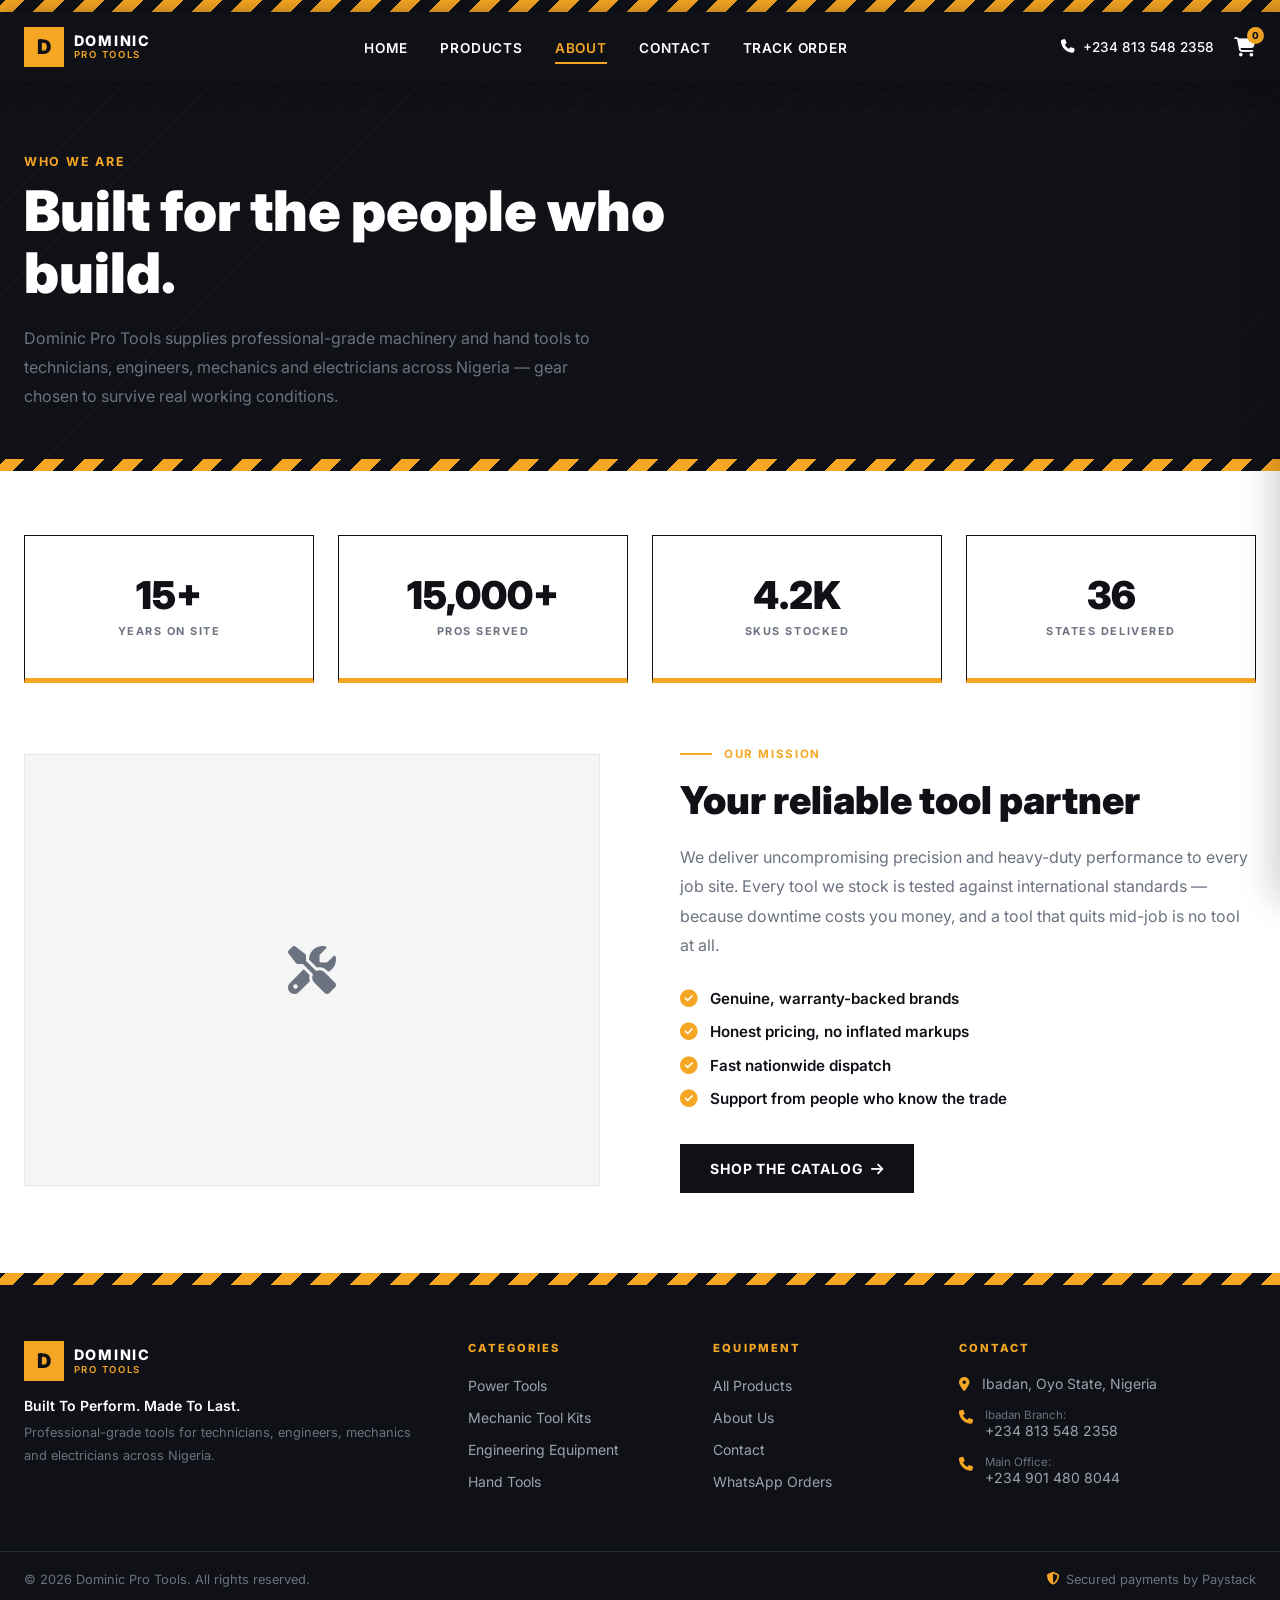
==== about.html @ 320f9442 "Add files via upload" ====
<!DOCTYPE html>
<html lang="en">
<head>
  <meta charset="UTF-8" />
  <meta name="viewport" content="width=device-width, initial-scale=1.0" />
  <title>About Us — Dominic Pro Tools</title>
  <link rel="preconnect" href="https://fonts.googleapis.com" />
  <link rel="preconnect" href="https://fonts.gstatic.com" crossorigin />
  <link href="https://fonts.googleapis.com/css2?family=Inter:wght@400;500;600;700;800;900&display=swap" rel="stylesheet" />
  <link rel="stylesheet" href="https://cdnjs.cloudflare.com/ajax/libs/font-awesome/6.5.0/css/all.min.css" />
  <link rel="stylesheet" href="css/styles.css" />
</head>
<body>

  <!-- TOP HAZARD STRIPE -->
  <div class="hazard-stripe"></div>

  <!-- ==================== NAVBAR ==================== -->
  <nav class="navbar" id="navbar">
    <div class="container nav-container">
      <a href="index.html" class="nav-logo">
        <div class="logo-icon">D</div>
        <div class="logo-text">
          <span class="logo-brand">DOMINIC</span>
          <span class="logo-sub">PRO TOOLS</span>
        </div>
      </a>

      <button class="nav-toggle" id="navToggle" aria-label="Toggle navigation">
        <span></span>
        <span></span>
        <span></span>
      </button>

      <ul class="nav-links" id="navLinks">
        <li><a href="index.html">HOME</a></li>
        <li><a href="products.html">PRODUCTS</a></li>
        <li><a href="about.html" class="nav-active">ABOUT</a></li>
        <li><a href="contact.html">CONTACT</a></li>
        <li><a href="track-order.html">TRACK ORDER</a></li>
      </ul>

      <div class="nav-actions">
        <a href="tel:+2348135482358" class="nav-phone">
          <i class="fa-solid fa-phone"></i>
          <span>+234 813 548 2358</span>
        </a>
        <a href="#" class="nav-cart" id="cartBtn">
          <i class="fa-solid fa-cart-shopping"></i>
          <span class="cart-count" id="cartCount">0</span>
        </a>
      </div>
    </div>
  </nav>

  <!-- ==================== ABOUT HERO ==================== -->
  <section class="about-hero">
    <div class="container">
      <p class="about-label">WHO WE ARE</p>
      <h1 class="about-title">Built for the people who build.</h1>
      <p class="about-desc">
        Dominic Pro Tools supplies professional-grade machinery and hand tools to
        technicians, engineers, mechanics and electricians across Nigeria &mdash;
        gear chosen to survive real working conditions.
      </p>
    </div>
    <div class="hazard-stripe"></div>
  </section>

  <!-- ==================== STATS ==================== -->
  <section class="about-stats">
    <div class="container">
      <div class="stats-grid">

        <div class="stat-box">
          <span class="stat-number">15+</span>
          <span class="stat-label">YEARS ON SITE</span>
        </div>

        <div class="stat-box">
          <span class="stat-number">15,000+</span>
          <span class="stat-label">PROS SERVED</span>
        </div>

        <div class="stat-box">
          <span class="stat-number">4.2K</span>
          <span class="stat-label">SKUS STOCKED</span>
        </div>

        <div class="stat-box">
          <span class="stat-number">36</span>
          <span class="stat-label">STATES DELIVERED</span>
        </div>

      </div>
    </div>
  </section>

  <!-- ==================== MISSION ==================== -->
  <section class="about-mission">
    <div class="container">
      <div class="mission-grid">

        <!-- Left: Product image -->
        <div class="mission-image">
          <img
            src="DOMINIC TOOLS/POWER TOOLS/Rotary Hammer drill kit.png"
            alt="DEWALT Rotary Hammer Drill Kit"
            onerror="this.style.display='none';this.nextElementSibling.style.display='flex'"
          />
          <div class="mission-img-fallback">
            <i class="fa-solid fa-screwdriver-wrench"></i>
          </div>
        </div>

        <!-- Right: Mission text -->
        <div class="mission-content">
          <div class="mission-label-row">
            <span class="mission-line"></span>
            <span class="mission-eyebrow">OUR MISSION</span>
          </div>
          <h2 class="mission-title">Your reliable tool partner</h2>
          <p class="mission-desc">
            We deliver uncompromising precision and heavy-duty performance to
            every job site. Every tool we stock is tested against international
            standards &mdash; because downtime costs you money, and a tool that
            quits mid-job is no tool at all.
          </p>
          <ul class="mission-list">
            <li>
              <i class="fa-solid fa-circle-check"></i>
              Genuine, warranty-backed brands
            </li>
            <li>
              <i class="fa-solid fa-circle-check"></i>
              Honest pricing, no inflated markups
            </li>
            <li>
              <i class="fa-solid fa-circle-check"></i>
              Fast nationwide dispatch
            </li>
            <li>
              <i class="fa-solid fa-circle-check"></i>
              Support from people who know the trade
            </li>
          </ul>
          <a href="products.html" class="btn btn-dark">
            SHOP THE CATALOG <i class="fa-solid fa-arrow-right"></i>
          </a>
        </div>

      </div>
    </div>
  </section>

  <!-- ==================== FOOTER ==================== -->
  <footer class="footer">
    <div class="hazard-stripe footer-hazard"></div>
    <div class="container">
      <div class="footer-grid">

        <!-- Col 1: Brand -->
        <div class="footer-brand">
          <a href="index.html" class="nav-logo footer-logo">
            <div class="logo-icon">D</div>
            <div class="logo-text">
              <span class="logo-brand">DOMINIC</span>
              <span class="logo-sub">PRO TOOLS</span>
            </div>
          </a>
          <p class="footer-tagline">Built To Perform. Made To Last.</p>
          <p class="footer-desc">Professional-grade tools for technicians, engineers, mechanics and electricians across Nigeria.</p>
        </div>

        <!-- Col 2: Categories -->
        <div class="footer-col">
          <h4>CATEGORIES</h4>
          <ul>
            <li><a href="products.html">Power Tools</a></li>
            <li><a href="products.html">Mechanic Tool Kits</a></li>
            <li><a href="products.html">Engineering Equipment</a></li>
            <li><a href="products.html">Hand Tools</a></li>
          </ul>
        </div>

        <!-- Col 3: Equipment -->
        <div class="footer-col">
          <h4>EQUIPMENT</h4>
          <ul>
            <li><a href="products.html">All Products</a></li>
            <li><a href="about.html">About Us</a></li>
            <li><a href="contact.html">Contact</a></li>
            <li><a href="https://wa.me/2348135482358" target="_blank" rel="noopener">WhatsApp Orders</a></li>
          </ul>
        </div>

        <!-- Col 4: Contact -->
        <div class="footer-col footer-contact-col">
          <h4>CONTACT</h4>
          <div class="contact-item">
            <i class="fa-solid fa-location-dot"></i>
            <span>Ibadan, Oyo State, Nigeria</span>
          </div>
          <div class="contact-item">
            <i class="fa-solid fa-phone"></i>
            <div>
              <span class="contact-label">Ibadan Branch:</span>
              <a href="tel:+2348135482358">+234 813 548 2358</a>
            </div>
          </div>
          <div class="contact-item">
            <i class="fa-solid fa-phone"></i>
            <div>
              <span class="contact-label">Main Office:</span>
              <a href="tel:+2349014808044">+234 901 480 8044</a>
            </div>
          </div>
        </div>

      </div>
    </div>

    <div class="footer-bottom">
      <div class="container footer-bottom-inner">
        <span>&copy; 2026 Dominic Pro Tools. All rights reserved.</span>
        <span class="paystack-badge">
          <i class="fa-solid fa-shield-halved"></i>
          Secured payments by Paystack
        </span>
      </div>
    </div>
  </footer>

  <script src="js/script.js"></script>
  <script src="js/products-data.js"></script>
  <script src="https://js.paystack.co/v1/inline.js"></script>
  <script src="js/cart.js"></script>
</body>
</html>
---- css/styles.css ----
/* ============================================================
   DOMINIC PRO TOOLS — Main Stylesheet
   ============================================================ */

:root {
  --yellow: #F5A623;
  --dark:   #0f1117;
  --dark2:  #1a1d27;
  --white:  #ffffff;
  --light:  #f5f5f5;
  --gray:   #6b7280;
  --border: #e5e7eb;
  --font:   'Inter', sans-serif;
}

*, *::before, *::after { margin: 0; padding: 0; box-sizing: border-box; }
html { scroll-behavior: smooth; }

body {
  font-family: var(--font);
  color: var(--dark);
  background: var(--white);
  overflow-x: hidden;
}

/* ── CONTAINER ─────────────────────────────────────────────── */
.container {
  width: 100%;
  max-width: 1280px;
  margin: 0 auto;
  padding: 0 1.5rem;
}

/* ── HAZARD STRIPE ─────────────────────────────────────────── */
.hazard-stripe {
  height: 12px;
  background: repeating-linear-gradient(
    -45deg,
    var(--yellow)  0px,
    var(--yellow)  14px,
    var(--dark)    14px,
    var(--dark)    28px
  );
  flex-shrink: 0;
}

/* ── UTILITY ───────────────────────────────────────────────── */
.text-yellow { color: var(--yellow); }

/* ── BUTTONS ───────────────────────────────────────────────── */
.btn {
  display: inline-flex;
  align-items: center;
  gap: .5rem;
  padding: .875rem 1.75rem;
  font-family: var(--font);
  font-size: .875rem;
  font-weight: 700;
  letter-spacing: .06em;
  border: 2px solid transparent;
  cursor: pointer;
  text-decoration: none;
  transition: background .2s, color .2s, border-color .2s;
  white-space: nowrap;
}

.btn-yellow        { background: var(--yellow); color: var(--dark);  border-color: var(--yellow); }
.btn-yellow:hover  { background: #e5941a;        border-color: #e5941a; }

.btn-outline       { background: transparent; color: var(--white); border-color: var(--white); }
.btn-outline:hover { background: var(--white); color: var(--dark); }

.btn-dark          { background: var(--dark);  color: var(--white); border-color: var(--dark); }
.btn-dark:hover    { background: var(--dark2); border-color: var(--dark2); }

.btn-yellow-outline       { background: transparent; color: var(--yellow); border-color: var(--yellow); }
.btn-yellow-outline:hover { background: var(--yellow); color: var(--dark); }

/* ============================================================
   NAVBAR
   ============================================================ */
.navbar {
  background: var(--dark);
  position: sticky;
  top: 0;
  z-index: 1000;
  box-shadow: 0 2px 20px rgba(0,0,0,.4);
}

.nav-container {
  display: flex;
  align-items: center;
  height: 70px;
  gap: 1.5rem;
}

/* Logo */
.nav-logo {
  display: flex;
  align-items: center;
  gap: .6rem;
  text-decoration: none;
  flex-shrink: 0;
}
.logo-icon {
  width: 40px; height: 40px;
  background: var(--yellow);
  color: var(--dark);
  font-weight: 900;
  font-size: 1.25rem;
  display: flex;
  align-items: center;
  justify-content: center;
  flex-shrink: 0;
}
.logo-text { display: flex; flex-direction: column; line-height: 1; }
.logo-brand { color: var(--white); font-size: .9rem;  font-weight: 800; letter-spacing: .12em; }
.logo-sub   { color: var(--yellow); font-size: .6rem;  font-weight: 600; letter-spacing: .18em; margin-top: 2px; }

/* Nav Links */
.nav-links {
  display: flex;
  list-style: none;
  gap: 2rem;
  margin: 0 auto;
}
.nav-links a {
  color: var(--white);
  text-decoration: none;
  font-size: .85rem;
  font-weight: 600;
  letter-spacing: .06em;
  padding: .25rem 0;
  position: relative;
  transition: color .2s;
}
.nav-links a:hover,
.nav-links a.nav-active { color: var(--yellow); }
.nav-links a.nav-active::after {
  content: '';
  position: absolute;
  bottom: -4px; left: 0; right: 0;
  height: 2px;
  background: var(--yellow);
}

/* Nav Actions */
.nav-actions {
  display: flex;
  align-items: center;
  gap: 1.25rem;
  flex-shrink: 0;
}
.nav-phone {
  display: flex;
  align-items: center;
  gap: .5rem;
  color: var(--white);
  text-decoration: none;
  font-size: .85rem;
  font-weight: 500;
  transition: color .2s;
}
.nav-phone:hover { color: var(--yellow); }

.nav-cart {
  position: relative;
  color: var(--white);
  font-size: 1.2rem;
  text-decoration: none;
  transition: color .2s;
}
.nav-cart:hover { color: var(--yellow); }

.cart-count {
  position: absolute;
  top: -8px; right: -8px;
  background: var(--yellow);
  color: var(--dark);
  font-size: .6rem;
  font-weight: 800;
  width: 17px; height: 17px;
  border-radius: 50%;
  display: flex;
  align-items: center;
  justify-content: center;
}

/* Hamburger */
.nav-toggle {
  display: none;
  flex-direction: column;
  gap: 5px;
  background: none;
  border: none;
  cursor: pointer;
  padding: .3rem;
  margin-left: auto;
  order: 3;
}
.nav-toggle span {
  display: block;
  width: 24px; height: 2px;
  background: var(--white);
  border-radius: 2px;
  transition: transform .3s, opacity .3s;
}
.nav-toggle.open span:nth-child(1) { transform: translateY(7px) rotate(45deg); }
.nav-toggle.open span:nth-child(2) { opacity: 0; }
.nav-toggle.open span:nth-child(3) { transform: translateY(-7px) rotate(-45deg); }

/* ============================================================
   HERO
   ============================================================ */
.hero {
  background-color: var(--dark);
  background-image: repeating-linear-gradient(
    -45deg,
    transparent   0px,
    transparent   20px,
    rgba(255,255,255,.025) 20px,
    rgba(255,255,255,.025) 21px
  );
  padding: 4rem 0 4.5rem;
}

.hero-grid {
  display: grid;
  grid-template-columns: 1fr 1fr;
  gap: 3rem;
  align-items: center;
}

/* Hero — left */
.hero-badge {
  display: inline-flex;
  align-items: center;
  gap: .5rem;
  border: 1px solid var(--yellow);
  color: var(--yellow);
  font-size: .72rem;
  font-weight: 700;
  letter-spacing: .12em;
  padding: .45rem 1rem;
  margin-bottom: 1.5rem;
}

.hero-content h1 {
  font-size: clamp(2.4rem, 5vw, 3.75rem);
  font-weight: 900;
  line-height: 1.05;
  color: var(--white);
  text-transform: uppercase;
  margin-bottom: 1.25rem;
}

.hero-desc {
  color: #9ca3af;
  font-size: 1rem;
  line-height: 1.75;
  max-width: 480px;
  margin-bottom: 2rem;
}

.hero-buttons {
  display: flex;
  gap: 1rem;
  flex-wrap: wrap;
  margin-bottom: 2rem;
}

.hero-stats {
  display: flex;
  gap: 1.5rem;
  flex-wrap: wrap;
}
.stat {
  display: flex;
  align-items: center;
  gap: .4rem;
  color: #9ca3af;
  font-size: .85rem;
}
.stat i { color: var(--yellow); }

/* Hero — right (product card) */
.hero-product-card {
  border: 2px solid var(--yellow);
  background: var(--white);
  box-shadow: 6px 6px 0 var(--yellow);
}

.best-seller-tag {
  background: var(--dark);
  color: var(--white);
  font-size: .7rem;
  font-weight: 800;
  letter-spacing: .12em;
  padding: .375rem .875rem;
  display: inline-block;
}

.product-card-inner { padding: 1rem; }

/* hpc = hero product card */
.hpc-header {
  display: flex;
  justify-content: space-between;
  align-items: flex-start;
  margin-bottom: .875rem;
}

.hpc-brand { display: flex; align-items: center; gap: .5rem; }
.hpc-brand-icon {
  width: 38px; height: 38px;
  background: var(--dark);
  border-radius: 50%;
  display: flex;
  align-items: center;
  justify-content: center;
  color: var(--yellow);
  font-size: 1rem;
}
.hpc-brand-name { font-weight: 900; font-size: .8rem; color: var(--dark); line-height: 1; }
.hpc-brand-sub  { font-size: .55rem; color: var(--gray); letter-spacing: .12em; }

.hpc-badges { display: flex; gap: .25rem; }
.hpc-badge {
  background: #1e3a5f;
  color: var(--white);
  font-size: .6rem;
  font-weight: 800;
  padding: .25rem .4rem;
  text-align: center;
  line-height: 1.3;
  display: flex;
  flex-direction: column;
  align-items: center;
}
.hpc-badge span { font-size: .45rem; letter-spacing: .06em; }

.hpc-body {
  display: grid;
  grid-template-columns: 1fr 1fr;
  gap: 1rem;
  margin-bottom: .875rem;
}

.hpc-brand-red    { color: #e53e3e; font-size: 1.5rem; font-weight: 900; }
.hpc-product-title {
  font-size: .95rem;
  font-weight: 800;
  line-height: 1.2;
  color: var(--dark);
}
.hpc-product-type {
  font-size: .6rem;
  font-weight: 700;
  color: var(--dark);
  margin-top: .25rem;
  letter-spacing: .03em;
  text-transform: uppercase;
}
.hpc-tagline {
  font-size: .62rem;
  color: var(--gray);
  line-height: 1.5;
  margin: .35rem 0;
}
.hpc-specs { list-style: none; }
.hpc-specs li {
  font-size: .63rem;
  color: var(--dark);
  display: flex;
  align-items: center;
  gap: .35rem;
  margin-bottom: .15rem;
}
.hpc-specs i { color: var(--dark); width: 10px; font-size: .6rem; }

.hpc-image {
  background: #f0f4f8;
  display: flex;
  align-items: center;
  justify-content: center;
  min-height: 160px;
  border-radius: 2px;
}
.hpc-img-icon { font-size: 4rem; color: #3b82f6; }
.hpc-image img {
  width: 100%;
  height: 100%;
  object-fit: contain;
  max-height: 200px;
}

.hpc-features {
  display: flex;
  gap: .25rem;
  flex-wrap: wrap;
  border-top: 1px solid var(--border);
  padding-top: .75rem;
}
.hpc-feature {
  flex: 1;
  min-width: 58px;
  display: flex;
  flex-direction: column;
  align-items: center;
  gap: .2rem;
  border: 1px solid var(--border);
  padding: .4rem .25rem;
  font-size: .5rem;
  text-align: center;
  color: var(--dark);
}
.hpc-feature i { font-size: .8rem; }

.hpc-footer {
  display: flex;
  align-items: center;
  justify-content: space-between;
  padding: .75rem 1rem;
  border-top: 1px solid var(--border);
  background: #fafafa;
}
.hpc-footer-name  { font-size: .78rem; font-weight: 700; color: var(--dark); margin-bottom: .2rem; }
.hpc-footer-price { font-size: 1.1rem; font-weight: 900; color: var(--dark); }
.hpc-view-link {
  color: var(--gray);
  font-size: .75rem;
  font-weight: 700;
  letter-spacing: .06em;
  text-decoration: none;
  display: flex;
  align-items: center;
  gap: .25rem;
  transition: color .2s;
}
.hpc-view-link:hover { color: var(--yellow); }

/* ============================================================
   WHY SECTION
   ============================================================ */
.why-section { padding: 5rem 0; background: var(--white); }

.section-label {
  display: flex;
  align-items: center;
  gap: .75rem;
  color: var(--yellow);
  font-size: .72rem;
  font-weight: 700;
  letter-spacing: .18em;
  text-transform: uppercase;
  margin-bottom: .875rem;
}
.label-line {
  display: block;
  width: 28px; height: 2px;
  background: var(--yellow);
  flex-shrink: 0;
}

.section-title {
  font-size: clamp(1.65rem, 3vw, 2.1rem);
  font-weight: 800;
  line-height: 1.2;
  color: var(--white);
  margin-bottom: 2.75rem;
}
.dark-title { color: var(--dark); }

.features-grid {
  display: grid;
  grid-template-columns: repeat(3, 1fr);
  gap: 1.5rem;
}

.feature-card {
  border: 2px solid var(--dark);
  padding: 2rem 1.75rem;
  transition: transform .2s, box-shadow .2s;
}
.feature-card:hover {
  transform: translateY(-3px);
  box-shadow: 5px 5px 0 var(--dark);
}
.feature-icon {
  width: 50px; height: 50px;
  background: var(--dark);
  display: flex;
  align-items: center;
  justify-content: center;
  margin-bottom: 1.25rem;
}
.feature-icon i { color: var(--yellow); font-size: 1.2rem; }
.feature-card h3 { font-size: .95rem; font-weight: 800; color: var(--dark); margin-bottom: .5rem; }
.feature-card p  { font-size: .85rem; color: var(--gray); line-height: 1.65; }

/* ============================================================
   CATEGORIES SECTION
   ============================================================ */
.categories-section { padding: 4rem 0; background: var(--light); }
.cat-title { margin-bottom: 2rem; }

.categories-grid {
  display: grid;
  grid-template-columns: repeat(4, 1fr);
  gap: 1.25rem;
}

.category-card {
  background: var(--dark);
  padding: 2rem 1.5rem;
  text-decoration: none;
  border-bottom: 3px solid var(--yellow);
  display: block;
  transition: transform .2s, background .2s;
}
.category-card:hover {
  background: var(--dark2);
  transform: translateY(-3px);
}
.category-icon {
  width: 48px; height: 48px;
  background: var(--yellow);
  display: flex;
  align-items: center;
  justify-content: center;
  margin-bottom: 1.25rem;
}
.category-icon i { color: var(--dark); font-size: 1.2rem; }
.category-card h3 { font-size: 1rem; font-weight: 800; color: var(--white); margin-bottom: .35rem; }
.category-card p  { font-size: .8rem; color: #9ca3af; margin-bottom: 1.25rem; }
.shop-link {
  color: var(--yellow);
  font-size: .8rem;
  font-weight: 700;
  letter-spacing: .06em;
  display: inline-flex;
  align-items: center;
  gap: .35rem;
}

/* ============================================================
   FEATURED PRODUCTS
   ============================================================ */
.featured-section { padding: 5rem 0; background: var(--white); }
.feat-title { margin-bottom: 0; }

.featured-header {
  display: flex;
  align-items: flex-end;
  justify-content: space-between;
  flex-wrap: wrap;
  gap: 1rem;
  margin-bottom: 2.5rem;
}

.products-grid {
  display: grid;
  grid-template-columns: repeat(4, 1fr);
  gap: 1.5rem;
}

.product-card-item {
  border: 1px solid var(--border);
  background: var(--white);
  transition: box-shadow .2s;
}
.product-card-item:hover { box-shadow: 0 6px 24px rgba(0,0,0,.1); }

.product-img-wrapper {
  position: relative;
  background: #f9fafb;
  aspect-ratio: 1 / 1;
  overflow: hidden;
}
.product-img-wrapper img {
  width: 100%; height: 100%;
  object-fit: contain;
}

.product-img-placeholder {
  width: 100%; height: 100%;
  display: flex;
  align-items: center;
  justify-content: center;
  font-size: 4rem;
  color: #d1d5db;
}

.discount-badge {
  position: absolute;
  top: .75rem; left: .75rem;
  background: var(--dark);
  color: var(--white);
  font-size: .65rem;
  font-weight: 700;
  padding: .2rem .5rem;
  z-index: 1;
}

.brand-tag {
  position: absolute;
  top: .75rem; right: .75rem;
  background: var(--yellow);
  color: var(--dark);
  font-size: .65rem;
  font-weight: 800;
  padding: .2rem .5rem;
  letter-spacing: .05em;
  z-index: 1;
}
.brand-generic { background: var(--dark); color: var(--white); }

.product-details { padding: 1rem; }
.product-category {
  font-size: .62rem;
  font-weight: 700;
  color: var(--gray);
  letter-spacing: .1em;
  text-transform: uppercase;
}
.product-details h4 {
  font-size: .9rem;
  font-weight: 700;
  color: var(--dark);
  margin: .375rem 0 .75rem;
  line-height: 1.4;
}

.product-pricing {
  display: flex;
  align-items: center;
  gap: .625rem;
  margin-bottom: .875rem;
}
.price-current { font-size: 1.1rem; font-weight: 800; color: var(--dark); }
.price-old     { font-size: .85rem; color: var(--gray); text-decoration: line-through; }

.btn-add-cart {
  width: 100%;
  background: var(--dark);
  color: var(--white);
  border: none;
  padding: .75rem;
  font-family: var(--font);
  font-size: .78rem;
  font-weight: 700;
  letter-spacing: .06em;
  cursor: pointer;
  display: flex;
  align-items: center;
  justify-content: center;
  gap: .5rem;
  transition: background .2s;
}
.btn-add-cart:hover { background: var(--dark2); }

/* ============================================================
   QUALITY BANNER
   ============================================================ */
.quality-banner {
  background-color: var(--dark);
  background-image: repeating-linear-gradient(
    -45deg,
    transparent   0px,
    transparent   20px,
    rgba(255,255,255,.025) 20px,
    rgba(255,255,255,.025) 21px
  );
  padding: 5rem 0;
}

.quality-container {
  display: flex;
  flex-direction: column;
  align-items: center;
  text-align: center;
  gap: 1.5rem;
}

.quality-shield {
  font-size: 2.5rem;
  color: var(--yellow);
}

.quality-container p {
  color: var(--white);
  font-size: 1.1rem;
  font-weight: 600;
  max-width: 640px;
  line-height: 1.75;
}

/* ============================================================
   CTA BANNER
   ============================================================ */
.cta-banner {
  background: var(--white);
  padding: 4rem 0;
}

.cta-container {
  background: var(--yellow);
  box-shadow: 8px 8px 0 var(--dark);
  max-width: 1000px;
  margin: 0 auto;
  padding: 4rem 2rem;
  display: flex;
  flex-direction: column;
  align-items: center;
  text-align: center;
  gap: 1rem;
}

.cta-banner h2 {
  font-size: clamp(1.75rem, 3.5vw, 2.5rem);
  font-weight: 900;
  color: var(--dark);
  letter-spacing: .02em;
}

.cta-banner p {
  font-size: 1rem;
  color: rgba(15,17,23,.72);
  max-width: 520px;
  line-height: 1.75;
  margin-bottom: .5rem;
}

/* ============================================================
   FOOTER
   ============================================================ */
.footer { background: var(--dark); }
.footer-hazard { /* same as .hazard-stripe */ }

.footer-grid {
  display: grid;
  grid-template-columns: 2fr 1fr 1fr 1.5fr;
  gap: 3rem;
  padding: 3.5rem 0 3rem;
}

.footer-logo { margin-bottom: 1rem; }
.footer-tagline { color: var(--white); font-size: .875rem; font-weight: 600; margin-bottom: .5rem; }
.footer-desc    { color: #6b7280;     font-size: .8rem;   line-height: 1.75; }

.footer-col h4 {
  color: var(--yellow);
  font-size: .7rem;
  font-weight: 800;
  letter-spacing: .18em;
  text-transform: uppercase;
  margin-bottom: 1.25rem;
}

.footer-col ul { list-style: none; }
.footer-col li { margin-bottom: .75rem; }
.footer-col a  {
  color: #9ca3af;
  text-decoration: none;
  font-size: .875rem;
  transition: color .2s;
}
.footer-col a:hover { color: var(--yellow); }

.footer-contact-col h4 { /* inherits footer-col h4 */ }

.contact-item {
  display: flex;
  align-items: flex-start;
  gap: .75rem;
  margin-bottom: 1rem;
  font-size: .875rem;
  color: #9ca3af;
}
.contact-item i { color: var(--yellow); flex-shrink: 0; margin-top: 2px; }
.contact-item span { display: block; }
.contact-label { font-size: .72rem; color: #6b7280; }
.contact-item a { color: #9ca3af; text-decoration: none; transition: color .2s; }
.contact-item a:hover { color: var(--yellow); }

.footer-bottom {
  border-top: 1px solid #1f2937;
  padding: 1.25rem 0;
}
.footer-bottom-inner {
  display: flex;
  align-items: center;
  justify-content: space-between;
  flex-wrap: wrap;
  gap: .75rem;
  font-size: .8rem;
  color: #6b7280;
}
.paystack-badge { display: flex; align-items: center; gap: .375rem; }
.paystack-badge i { color: var(--yellow); }

/* ============================================================
   RESPONSIVE — TABLET  (≤ 1024px)
   ============================================================ */
@media (max-width: 1024px) {
  .hero-grid {
    grid-template-columns: 1fr;
    gap: 2.5rem;
  }
  .hero { padding: 3rem 0; }
  .hero-desc { max-width: 100%; }

  .features-grid   { grid-template-columns: repeat(2, 1fr); }
  .categories-grid { grid-template-columns: repeat(2, 1fr); }
  .products-grid   { grid-template-columns: repeat(2, 1fr); }

  .footer-grid { grid-template-columns: 1fr 1fr; gap: 2rem; }

  .nav-phone span { display: none; }
}

/* ============================================================
   RESPONSIVE — MOBILE  (≤ 768px)
   ============================================================ */
@media (max-width: 768px) {
  /* Navbar */
  .nav-container {
    flex-wrap: wrap;
    height: auto;
    padding: .875rem 1.25rem;
    position: relative;
  }
  .nav-toggle  { display: flex; order: 2; margin-left: auto; }
  .nav-actions { order: 3; margin-left: 0; }
  .nav-phone   { display: none; }

  .nav-links {
    display: none;
    flex-direction: column;
    gap: 0;
    width: 100%;
    order: 4;
    background: var(--dark);
    padding: .5rem 0;
  }
  .nav-links.open { display: flex; }
  .nav-links li { border-top: 1px solid #1f2937; }
  .nav-links a  { display: block; padding: .875rem 0; font-size: .9rem; }
  .nav-links a.nav-active::after { display: none; }

  /* Hero */
  .hero-buttons { flex-direction: column; }
  .hero-buttons .btn { justify-content: center; }
  .hero-stats { gap: 1rem; }

  /* Grids → single column */
  .features-grid   { grid-template-columns: 1fr; }
  .categories-grid { grid-template-columns: 1fr; }
  .products-grid   { grid-template-columns: 1fr; }

  .featured-header { flex-direction: column; align-items: flex-start; }

  /* Hero product card body */
  .hpc-body     { grid-template-columns: 1fr; }
  .hpc-features { display: none; }

  /* Footer */
  .footer-grid { grid-template-columns: 1fr; gap: 2rem; padding: 2.5rem 0 2rem; }
  .footer-bottom-inner { flex-direction: column; text-align: center; }

  /* Quality banner */
  .quality-container p { font-size: .95rem; }

  /* CTA */
  .cta-banner h2 { font-size: 1.6rem; }
}

/* ── Scroll-in animation ────────────────────────────────────── */
.fade-up {
  opacity: 0;
  transform: translateY(24px);
  transition: opacity .5s ease, transform .5s ease;
}
.fade-up.visible {
  opacity: 1;
  transform: translateY(0);
}

/* ============================================================
   RESPONSIVE — SMALL MOBILE  (≤ 480px)
   ============================================================ */
@media (max-width: 480px) {
  .hero-content h1 { font-size: 2.1rem; }
  .btn { padding: .75rem 1.25rem; font-size: .8rem; }
  .logo-brand { font-size: .8rem; }
  .logo-sub   { font-size: .55rem; }
}

/* ============================================================
   PRODUCTS PAGE — CATALOG HEADER
   ============================================================ */
.catalog-header {
  background-color: var(--dark);
  background-image: repeating-linear-gradient(
    -45deg,
    transparent   0px,
    transparent   20px,
    rgba(255,255,255,.025) 20px,
    rgba(255,255,255,.025) 21px
  );
  padding: 3.5rem 0 0;
}

.catalog-label {
  color: var(--yellow);
  font-size: .78rem;
  font-weight: 700;
  letter-spacing: .14em;
  text-transform: uppercase;
  margin-bottom: .5rem;
}

.catalog-title {
  color: var(--white);
  font-size: clamp(2rem, 5vw, 3rem);
  font-weight: 900;
  line-height: 1.1;
  margin-bottom: .6rem;
}

.catalog-subtitle {
  color: var(--gray);
  font-size: .95rem;
  margin-bottom: 2rem;
}

.catalog-bottom-stripe { margin-top: 2rem; }

/* ============================================================
   PRODUCTS PAGE — MAIN SECTION
   ============================================================ */
.products-page-section {
  background: var(--white);
  padding: 2.5rem 0 5rem;
}

/* Toolbar */
.products-toolbar {
  display: flex;
  gap: 1rem;
  align-items: center;
  margin-bottom: 1.25rem;
}

.search-wrapper {
  flex: 1;
  position: relative;
}

.search-icon {
  position: absolute;
  left: 1rem;
  top: 50%;
  transform: translateY(-50%);
  color: var(--gray);
  font-size: .85rem;
  pointer-events: none;
}

.search-input {
  width: 100%;
  padding: .85rem 1rem .85rem 2.75rem;
  border: 1.5px solid var(--border);
  font-family: var(--font);
  font-size: .9rem;
  color: var(--dark);
  background: var(--white);
  outline: none;
  transition: border-color .2s;
}
.search-input:focus       { border-color: var(--dark); }
.search-input::placeholder { color: var(--gray); }

.sort-wrapper {
  position: relative;
  flex-shrink: 0;
}

.sort-select {
  padding: .85rem 2.5rem .85rem 1rem;
  border: 1.5px solid var(--border);
  font-family: var(--font);
  font-size: .82rem;
  font-weight: 700;
  letter-spacing: .04em;
  color: var(--dark);
  background: var(--white);
  appearance: none;
  -webkit-appearance: none;
  cursor: pointer;
  outline: none;
}
.sort-select:focus { border-color: var(--dark); }

.sort-caret {
  position: absolute;
  right: .85rem;
  top: 50%;
  transform: translateY(-50%);
  font-size: .7rem;
  color: var(--dark);
  pointer-events: none;
}

/* Category Tabs */
.category-tabs {
  display: flex;
  gap: .5rem;
  margin-bottom: 2rem;
  flex-wrap: wrap;
}

.cat-tab {
  padding: .6rem 1.25rem;
  border: 1.5px solid var(--border);
  background: var(--white);
  font-family: var(--font);
  font-size: .75rem;
  font-weight: 700;
  letter-spacing: .08em;
  color: var(--dark);
  cursor: pointer;
  white-space: nowrap;
  transition: border-color .2s, background .2s;
}
.cat-tab:hover        { border-color: var(--dark); }
.cat-tab.active       { background: var(--yellow); border-color: var(--yellow); color: var(--dark); }

/* Full catalog grid */
.products-grid-full {
  display: grid;
  grid-template-columns: repeat(4, 1fr);
  gap: 1.5rem;
}

.product-card-item.hidden { display: none; }

/* No results state */
.no-results {
  text-align: center;
  padding: 5rem 2rem;
  color: var(--gray);
}
.no-results i { font-size: 2.5rem; margin-bottom: 1rem; display: block; }
.no-results p { font-size: 1.05rem; }

/* ============================================================
   PRODUCTS PAGE — RESPONSIVE
   ============================================================ */
@media (max-width: 1024px) {
  .products-grid-full { grid-template-columns: repeat(3, 1fr); }
}

@media (max-width: 768px) {
  .products-toolbar   { flex-direction: column; align-items: stretch; }
  .sort-wrapper       { width: 100%; }
  .sort-select        { width: 100%; }
  .products-grid-full { grid-template-columns: repeat(2, 1fr); }
  .category-tabs      { overflow-x: auto; flex-wrap: nowrap; padding-bottom: .25rem; -webkit-overflow-scrolling: touch; }
  .cat-tab            { flex-shrink: 0; }
}

@media (max-width: 480px) {
  .catalog-title      { font-size: 1.9rem; }
  .products-grid-full { grid-template-columns: repeat(2, 1fr); gap: .75rem; }
}

/* ============================================================
   ABOUT PAGE — HERO
   ============================================================ */
.about-hero {
  background-color: var(--dark);
  background-image: repeating-linear-gradient(
    -45deg,
    transparent   0px,
    transparent   20px,
    rgba(255,255,255,.025) 20px,
    rgba(255,255,255,.025) 21px
  );
  padding: 4.5rem 0 0;
}

.about-label {
  color: var(--yellow);
  font-size: .78rem;
  font-weight: 700;
  letter-spacing: .14em;
  text-transform: uppercase;
  margin-bottom: .75rem;
}

.about-title {
  color: var(--white);
  font-size: clamp(2.2rem, 5vw, 3.5rem);
  font-weight: 900;
  line-height: 1.1;
  margin-bottom: 1.25rem;
  max-width: 680px;
}

.about-desc {
  color: var(--gray);
  font-size: 1rem;
  line-height: 1.8;
  max-width: 580px;
  margin-bottom: 3rem;
}

/* ============================================================
   ABOUT PAGE — STATS
   ============================================================ */
.about-stats {
  background: var(--white);
  padding: 4rem 0;
}

.stats-grid {
  display: grid;
  grid-template-columns: repeat(4, 1fr);
  gap: 1.5rem;
}

.stat-box {
  display: flex;
  flex-direction: column;
  align-items: center;
  justify-content: center;
  padding: 2.5rem 1.5rem;
  border: 1.5px solid var(--dark);
  border-bottom: 5px solid var(--yellow);
  text-align: center;
}

.stat-number {
  font-size: clamp(1.9rem, 3vw, 2.75rem);
  font-weight: 900;
  color: var(--dark);
  line-height: 1;
  margin-bottom: .6rem;
}

.stat-label {
  font-size: .68rem;
  font-weight: 700;
  letter-spacing: .14em;
  color: var(--gray);
  text-transform: uppercase;
}

/* ============================================================
   ABOUT PAGE — MISSION
   ============================================================ */
.about-mission {
  background: var(--white);
  padding: 0 0 5rem;
}

.mission-grid {
  display: grid;
  grid-template-columns: 1fr 1fr;
  gap: 5rem;
  align-items: center;
}

.mission-image {
  position: relative;
}

.mission-image img {
  width: 100%;
  height: auto;
  display: block;
  border: 1.5px solid var(--border);
}

.mission-img-fallback {
  display: none;
  align-items: center;
  justify-content: center;
  width: 100%;
  aspect-ratio: 4 / 3;
  background: var(--light);
  border: 1.5px solid var(--border);
  color: var(--gray);
  font-size: 3rem;
}

.mission-label-row {
  display: flex;
  align-items: center;
  gap: .75rem;
  margin-bottom: 1rem;
}

.mission-line {
  display: block;
  width: 2rem;
  height: 2px;
  background: var(--yellow);
  flex-shrink: 0;
}

.mission-eyebrow {
  color: var(--yellow);
  font-size: .72rem;
  font-weight: 700;
  letter-spacing: .14em;
  text-transform: uppercase;
}

.mission-title {
  font-size: clamp(1.75rem, 3vw, 2.4rem);
  font-weight: 900;
  color: var(--dark);
  line-height: 1.2;
  margin-bottom: 1.25rem;
}

.mission-desc {
  color: var(--gray);
  font-size: 1rem;
  line-height: 1.85;
  margin-bottom: 1.75rem;
}

.mission-list {
  list-style: none;
  margin-bottom: 2.25rem;
}

.mission-list li {
  display: flex;
  align-items: center;
  gap: .75rem;
  font-size: .95rem;
  font-weight: 600;
  color: var(--dark);
  margin-bottom: .9rem;
}

.mission-list li i {
  color: var(--yellow);
  font-size: 1.1rem;
  flex-shrink: 0;
}

/* ============================================================
   ABOUT PAGE — RESPONSIVE
   ============================================================ */
@media (max-width: 1024px) {
  .stats-grid   { grid-template-columns: repeat(2, 1fr); }
  .mission-grid { gap: 3rem; }
}

@media (max-width: 768px) {
  .mission-grid { grid-template-columns: 1fr; gap: 2rem; }
  .about-mission { padding: 0 0 4rem; }
}

@media (max-width: 480px) {
  .about-title  { font-size: 2rem; }
  .stats-grid   { grid-template-columns: repeat(2, 1fr); gap: 1rem; }
  .stat-box     { padding: 2rem 1rem; }
  .stat-number  { font-size: 1.75rem; }
}

/* ============================================================
   CONTACT PAGE — MAIN SECTION
   ============================================================ */
.contact-section {
  background: var(--white);
  padding: 5rem 0 6rem;
}

.contact-layout {
  display: grid;
  grid-template-columns: 1fr 1fr;
  gap: 4rem;
  align-items: start;
}

/* Info cards */
.contact-cards {
  display: flex;
  flex-direction: column;
  gap: 1.25rem;
}

.contact-card {
  display: flex;
  align-items: flex-start;
  gap: 1.25rem;
  padding: 1.75rem;
  border: 1.5px solid var(--dark);
}

.contact-card-icon {
  width: 3rem;
  height: 3rem;
  background: var(--dark);
  display: flex;
  align-items: center;
  justify-content: center;
  flex-shrink: 0;
  color: var(--yellow);
  font-size: 1rem;
}

.contact-card-title {
  font-size: .72rem;
  font-weight: 800;
  letter-spacing: .1em;
  color: var(--dark);
  margin-bottom: .4rem;
}

.contact-card-detail {
  font-size: .9rem;
  font-weight: 600;
  color: var(--dark);
  margin-bottom: .2rem;
}

.contact-card-sub {
  font-size: .85rem;
  color: var(--gray);
}

.btn-whatsapp {
  display: flex;
  align-items: center;
  justify-content: center;
  gap: .75rem;
  width: 100%;
  padding: 1rem;
  background: var(--yellow);
  color: var(--dark);
  font-family: var(--font);
  font-size: .85rem;
  font-weight: 800;
  letter-spacing: .08em;
  text-decoration: none;
  border: none;
  cursor: pointer;
  transition: background .2s;
  margin-top: .25rem;
}
.btn-whatsapp:hover { background: #e5941a; }

/* Enquiry form */
.contact-form-card {
  border: 1.5px solid var(--dark);
  border-right: 5px solid var(--yellow);
  padding: 2.5rem;
}

.form-heading {
  font-size: .9rem;
  font-weight: 900;
  letter-spacing: .1em;
  color: var(--dark);
  margin-bottom: 2rem;
  text-transform: uppercase;
}

.form-group { margin-bottom: 1.5rem; }

.form-label {
  display: block;
  font-size: .68rem;
  font-weight: 700;
  letter-spacing: .1em;
  color: var(--dark);
  margin-bottom: .5rem;
  text-transform: uppercase;
}

.form-input,
.form-textarea {
  width: 100%;
  padding: .85rem 1rem;
  border: 1.5px solid var(--border);
  font-family: var(--font);
  font-size: .9rem;
  color: var(--dark);
  background: var(--white);
  outline: none;
  transition: border-color .2s;
}
.form-input:focus,
.form-textarea:focus   { border-color: var(--dark); }
.form-input::placeholder,
.form-textarea::placeholder { color: #d1d5db; }

.form-textarea {
  min-height: 130px;
  resize: vertical;
}

.btn-send {
  width: 100%;
  padding: 1.1rem;
  background: var(--dark);
  color: var(--white);
  font-family: var(--font);
  font-size: .875rem;
  font-weight: 700;
  letter-spacing: .08em;
  border: none;
  cursor: pointer;
  display: flex;
  align-items: center;
  justify-content: center;
  gap: .5rem;
  transition: background .2s;
}
.btn-send:hover    { background: var(--dark2); }
.btn-send:disabled { opacity: .5; cursor: default; }

.form-success {
  display: flex;
  align-items: center;
  gap: .6rem;
  margin-top: 1rem;
  font-size: .9rem;
  font-weight: 600;
  color: #16a34a;
}
.form-success i { font-size: 1.1rem; }

/* ============================================================
   CONTACT PAGE — RESPONSIVE
   ============================================================ */
@media (max-width: 1024px) {
  .contact-layout { gap: 2.5rem; }
}

@media (max-width: 768px) {
  .contact-layout      { grid-template-columns: 1fr; gap: 3rem; }
  .contact-form-card   { padding: 2rem 1.5rem; }
}

@media (max-width: 480px) {
  .contact-section     { padding: 3rem 0 4rem; }
  .contact-card        { padding: 1.25rem; gap: 1rem; }
  .contact-card-icon   { width: 2.5rem; height: 2.5rem; font-size: .875rem; }
  .contact-form-card   { padding: 1.5rem 1.25rem; border-right-width: 4px; }
}

/* ============================================================
   CART DRAWER
   ============================================================ */
.cart-overlay {
  position: fixed; inset: 0;
  background: rgba(0,0,0,.5);
  z-index: 1050;
  opacity: 0; pointer-events: none;
  transition: opacity .3s;
}
.cart-overlay.open { opacity: 1; pointer-events: all; }

.cart-drawer {
  position: fixed;
  top: 0; right: 0;
  width: 400px; max-width: 100vw;
  height: 100vh;
  background: var(--white);
  z-index: 1060;
  display: flex; flex-direction: column;
  transform: translateX(100%);
  transition: transform .3s ease;
  box-shadow: -8px 0 32px rgba(0,0,0,.18);
}
.cart-drawer.open { transform: translateX(0); }

.cart-drawer-hd {
  display: flex; align-items: center; justify-content: space-between;
  padding: 1.1rem 1.5rem;
  background: var(--dark); color: var(--white);
  font-size: .82rem; font-weight: 800; letter-spacing: .1em;
  flex-shrink: 0;
}

.cart-x {
  background: none; border: none; color: var(--white);
  font-size: 1.2rem; cursor: pointer; opacity: .7;
  transition: opacity .2s; line-height: 1; padding: .2rem;
}
.cart-x:hover { opacity: 1; }

.cart-drawer-body {
  flex: 1; overflow-y: auto; padding: 1rem;
}

.cart-list { list-style: none; display: flex; flex-direction: column; gap: .875rem; }

.cart-item {
  display: flex; align-items: flex-start; gap: .875rem;
  padding-bottom: .875rem; border-bottom: 1px solid var(--border);
}
.cart-item:last-child { border-bottom: none; }

.ci-img {
  width: 64px; height: 64px; object-fit: contain;
  border: 1px solid var(--border); background: #f9fafb; flex-shrink: 0;
}

.ci-info { flex: 1; min-width: 0; }

.ci-name {
  font-size: .82rem; font-weight: 600; color: var(--dark);
  line-height: 1.35; margin-bottom: .2rem;
  overflow: hidden; text-overflow: ellipsis; display: -webkit-box;
  -webkit-line-clamp: 2; -webkit-box-orient: vertical;
}
.ci-price { font-size: .82rem; font-weight: 700; color: var(--yellow); margin-bottom: .4rem; }

.ci-qty { display: flex; align-items: center; gap: .5rem; }

.qty-btn {
  width: 28px; height: 28px; border: 1.5px solid var(--border);
  background: var(--white); font-size: 1rem; font-weight: 700;
  cursor: pointer; display: flex; align-items: center; justify-content: center;
  color: var(--dark); line-height: 1; transition: background .15s, border-color .15s;
}
.qty-btn:hover { background: var(--dark); color: var(--white); border-color: var(--dark); }

.ci-qty span { font-size: .9rem; font-weight: 700; min-width: 20px; text-align: center; }

.ci-del {
  background: none; border: none; color: #9ca3af;
  cursor: pointer; font-size: .85rem; padding: .2rem; flex-shrink: 0;
  transition: color .2s;
}
.ci-del:hover { color: #ef4444; }

.cart-empty {
  display: none; flex-direction: column; align-items: center; justify-content: center;
  gap: 1rem; height: 220px; color: var(--gray); text-align: center;
}
.cart-empty i { font-size: 2.25rem; }

.cart-drawer-ft {
  border-top: 1.5px solid var(--border);
  padding: 1.25rem 1.5rem;
  display: flex; flex-direction: column; gap: .875rem;
  flex-shrink: 0;
}
.cart-subtotal {
  display: flex; justify-content: space-between; align-items: center;
  font-size: .82rem; font-weight: 700; letter-spacing: .06em;
}
.cart-subtotal strong { font-size: 1rem; }

.btn-checkout {
  width: 100%; padding: 1rem;
  background: var(--yellow); color: var(--dark);
  border: none; font-family: var(--font); font-size: .875rem;
  font-weight: 800; letter-spacing: .06em; cursor: pointer;
  display: flex; align-items: center; justify-content: center; gap: .5rem;
  transition: background .2s;
}
.btn-checkout:hover { background: #e5941a; }

/* ============================================================
   CHECKOUT MODAL
   ============================================================ */
.co-overlay {
  position: fixed; inset: 0; background: rgba(0,0,0,.6);
  z-index: 1100; display: none; align-items: center; justify-content: center;
  padding: 1rem;
}
.co-overlay.open { display: flex; }

.co-modal {
  background: var(--white); width: 100%; max-width: 520px;
  max-height: 90vh; display: flex; flex-direction: column;
}

.co-modal-hd {
  display: flex; align-items: center; justify-content: space-between;
  padding: 1.1rem 1.5rem;
  background: var(--dark); color: var(--white);
  font-size: .82rem; font-weight: 800; letter-spacing: .1em;
  flex-shrink: 0;
}

.co-modal-body {
  padding: 1.5rem; overflow-y: auto; flex: 1;
  display: flex; flex-direction: column; gap: 1.5rem;
}

.co-sum-hd {
  font-size: .68rem; font-weight: 800; letter-spacing: .12em; color: var(--dark);
  margin-bottom: .75rem; padding-bottom: .5rem; border-bottom: 1.5px solid var(--border);
}
.co-sum-row {
  display: flex; justify-content: space-between; align-items: center;
  font-size: .82rem; color: var(--gray); margin-bottom: .3rem;
}
.co-sum-total {
  display: flex; justify-content: space-between; align-items: center;
  font-size: .9rem; font-weight: 800; color: var(--dark);
  padding-top: .75rem; border-top: 1.5px solid var(--dark); margin-top: .5rem;
}

.co-field { margin-bottom: 1.1rem; }
.co-field label {
  display: block; font-size: .67rem; font-weight: 700;
  letter-spacing: .1em; color: var(--dark); margin-bottom: .4rem;
}
.co-field input, .co-field textarea {
  width: 100%; padding: .8rem 1rem;
  border: 1.5px solid var(--border);
  font-family: var(--font); font-size: .9rem; color: var(--dark);
  outline: none; transition: border-color .2s;
}
.co-field input:focus, .co-field textarea:focus { border-color: var(--dark); }
.co-field textarea { min-height: 72px; resize: vertical; }

.btn-pay {
  width: 100%; padding: 1.1rem;
  background: var(--dark); color: var(--white);
  font-family: var(--font); font-size: .875rem; font-weight: 800;
  letter-spacing: .06em; border: none; cursor: pointer;
  display: flex; align-items: center; justify-content: center; gap: .5rem;
  transition: background .2s;
}
.btn-pay:hover { background: var(--dark2); }

/* ── Place Order button ─────────────────────────────────────── */
.btn-place-order {
  width: 100%; padding: 1.1rem;
  background: var(--dark); color: var(--white);
  font-family: var(--font); font-size: .875rem; font-weight: 800;
  letter-spacing: .06em; border: none; cursor: pointer;
  transition: background .2s;
}
.btn-place-order:hover    { background: #1f2937; }
.btn-place-order:disabled { opacity: .6; cursor: not-allowed; }

/* ── Payment view ───────────────────────────────────────────── */
.co-confirmed-banner {
  display: flex; align-items: center; gap: 1rem;
  background: #dcfce7; padding: 1rem 1.25rem;
}
.co-confirmed-banner > i { font-size: 1.8rem; color: #16a34a; flex-shrink: 0; }
.co-confirmed-title { font-size: .9rem; font-weight: 800; color: var(--dark); }
.co-confirmed-sub   { font-size: .77rem; color: var(--gray); margin-top: .15rem; }

.co-pay-amount {
  text-align: center; font-size: .82rem; font-weight: 600;
  color: var(--gray); letter-spacing: .04em;
}
.co-pay-amount strong { font-size: 1.25rem; color: var(--dark); }

.co-pay-options { display: flex; flex-direction: column; gap: .75rem; }

.btn-pay-opt {
  width: 100%; padding: 1.1rem; font-family: var(--font);
  font-size: .875rem; font-weight: 800; letter-spacing: .06em;
  border: none; cursor: pointer;
  display: flex; align-items: center; justify-content: center; gap: .6rem;
  transition: opacity .2s;
}
.btn-pay-opt:hover       { opacity: .85; }
.btn-pay-opt.paystack-opt { background: var(--yellow); color: var(--dark); }
.btn-pay-opt.opay-opt     { background: var(--dark);   color: var(--white); }

/* ── Opay transfer details ──────────────────────────────────── */
.opay-details {
  background: #f9fafb; border: 1.5px solid var(--border); padding: 1.25rem;
}
.opay-hd {
  font-size: .66rem; font-weight: 800; letter-spacing: .14em;
  color: var(--gray); margin-bottom: .9rem;
}
.opay-row {
  display: flex; justify-content: space-between; align-items: center;
  font-size: .84rem; padding: .5rem 0; border-bottom: 1px solid var(--border);
}
.opay-row:last-of-type { border-bottom: none; }
.opay-row span   { color: var(--gray); }
.opay-row strong { color: var(--dark); }
.opay-acct { font-size: 1.05rem; letter-spacing: .06em; }
.opay-note {
  font-size: .75rem; color: var(--gray); line-height: 1.55;
  font-style: italic; margin: .85rem 0;
}
.btn-opay-confirm {
  width: 100%; padding: 1rem; background: #16a34a; color: var(--white);
  font-family: var(--font); font-size: .875rem; font-weight: 800;
  letter-spacing: .06em; border: none; cursor: pointer;
  display: flex; align-items: center; justify-content: center; gap: .5rem;
  transition: background .2s;
}
.btn-opay-confirm:hover { background: #15803d; }

/* Order success banner */
.order-success-banner {
  position: fixed; bottom: 2rem; right: 2rem;
  background: #16a34a; color: var(--white);
  padding: 1rem 1.25rem;
  display: flex; align-items: center; gap: .75rem;
  z-index: 9999; max-width: 380px;
  box-shadow: 0 8px 32px rgba(0,0,0,.3);
  animation: slideInUp .3s ease;
}
.order-success-banner i:first-child { font-size: 1.4rem; flex-shrink: 0; }
.order-success-banner strong { display: block; font-size: .9rem; }
.order-success-banner span   { font-size: .78rem; opacity: .9; }
.track-id-display {
  display: block !important;
  font-size: .82rem !important;
  font-weight: 700 !important;
  opacity: 1 !important;
  background: rgba(255,255,255,.2);
  padding: .12rem .4rem;
  margin: .2rem 0 .1rem;
  letter-spacing: .04em;
}
.order-success-banner > button {
  background: none; border: none; color: var(--white);
  cursor: pointer; font-size: 1rem; opacity: .7; margin-left: auto; flex-shrink: 0;
}
.order-success-banner > button:hover { opacity: 1; }
.order-track-link {
  display: inline-flex; align-items: center; gap: .3rem;
  margin-top: .35rem; font-size: .78rem; font-weight: 700;
  color: var(--dark); background: var(--yellow);
  padding: .25rem .6rem; text-decoration: none;
  border-radius: 3px; letter-spacing: .04em;
}
.order-track-link:hover { background: #e5941a; }

@keyframes slideInUp {
  from { transform: translateY(20px); opacity: 0; }
  to   { transform: translateY(0); opacity: 1; }
}

@media (max-width: 480px) {
  .cart-drawer { width: 100vw; }
  .order-success-banner { right: 1rem; left: 1rem; max-width: none; bottom: 1rem; }
}
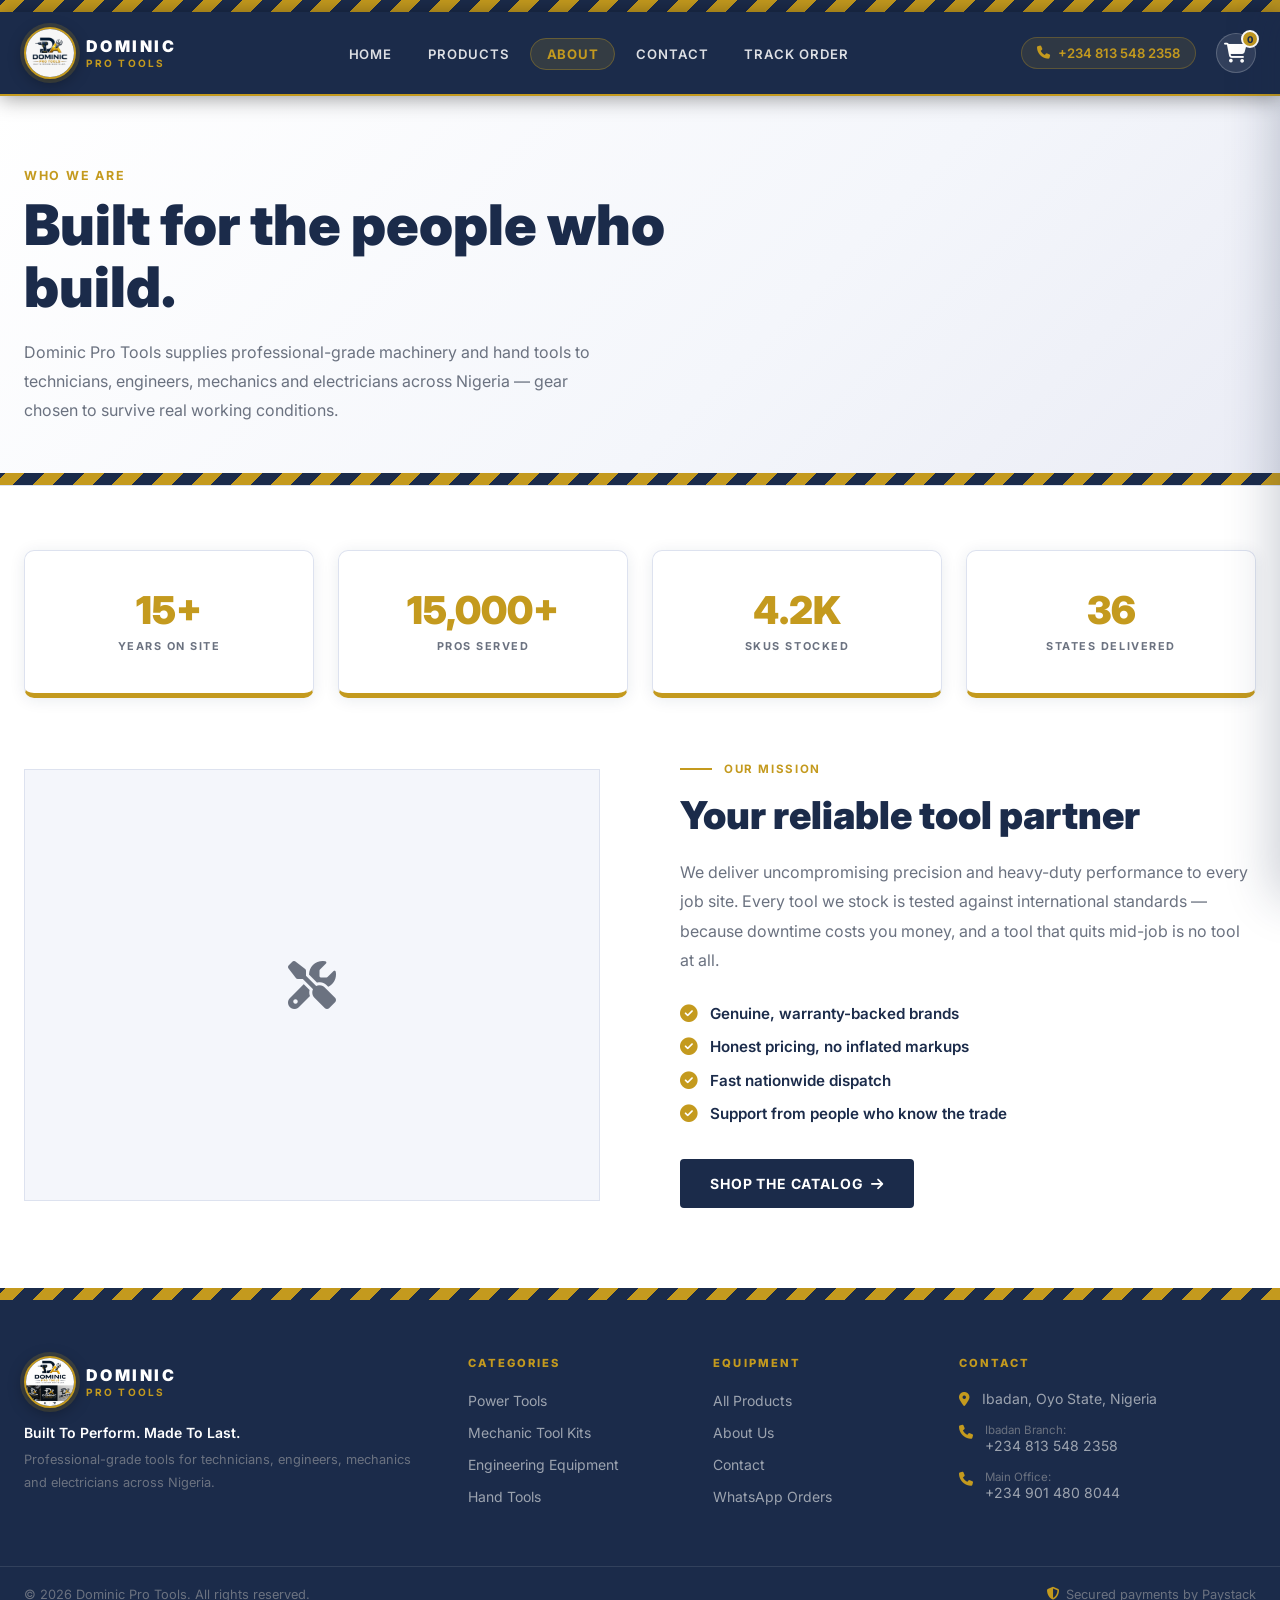
==== commit c552fb53: "Add files via upload" ====
--- a/about.html
+++ b/about.html
@@ -19,7 +19,7 @@
   <nav class="navbar" id="navbar">
     <div class="container nav-container">
       <a href="index.html" class="nav-logo">
-        <div class="logo-icon">D</div>
+        <div class="logo-icon"><img src="Header Logo.jpeg" alt="Dominic Pro Tools" /></div>
         <div class="logo-text">
           <span class="logo-brand">DOMINIC</span>
           <span class="logo-sub">PRO TOOLS</span>
@@ -162,7 +162,7 @@
         <!-- Col 1: Brand -->
         <div class="footer-brand">
           <a href="index.html" class="nav-logo footer-logo">
-            <div class="logo-icon">D</div>
+            <div class="logo-icon"><img src="Footer Logo.jpeg" alt="Dominic Pro Tools" /></div>
             <div class="logo-text">
               <span class="logo-brand">DOMINIC</span>
               <span class="logo-sub">PRO TOOLS</span>
--- a/css/styles.css
+++ b/css/styles.css
@@ -3,14 +3,21 @@
    ============================================================ */
 
 :root {
-  --yellow: #F5A623;
-  --dark:   #0f1117;
-  --dark2:  #1a1d27;
-  --white:  #ffffff;
-  --light:  #f5f5f5;
-  --gray:   #6b7280;
-  --border: #e5e7eb;
-  --font:   'Inter', sans-serif;
+  --yellow:     #C49A1E;
+  --gold-hover: #A8831A;
+  --dark:       #1B2B4A;
+  --dark2:      #14203A;
+  --white:      #ffffff;
+  --light:      #f4f6fb;
+  --gray:       #6b7280;
+  --border:     #dde2ef;
+  --font:       'Inter', sans-serif;
+  --radius-sm:  4px;
+  --radius-md:  10px;
+  --radius-lg:  16px;
+  --shadow-card:  0 2px 16px rgba(27,43,74,.09);
+  --shadow-hover: 0 16px 44px rgba(27,43,74,.20);
+  --shadow-gold:  0 6px 22px rgba(196,154,30,.42);
 }
 
 *, *::before, *::after { margin: 0; padding: 0; box-sizing: border-box; }
@@ -58,39 +65,41 @@
   font-weight: 700;
   letter-spacing: .06em;
   border: 2px solid transparent;
+  border-radius: var(--radius-sm);
   cursor: pointer;
   text-decoration: none;
-  transition: background .2s, color .2s, border-color .2s;
+  transition: background .2s, color .2s, border-color .2s, box-shadow .2s, transform .15s;
   white-space: nowrap;
 }
 
 .btn-yellow        { background: var(--yellow); color: var(--dark);  border-color: var(--yellow); }
-.btn-yellow:hover  { background: #e5941a;        border-color: #e5941a; }
-
-.btn-outline       { background: transparent; color: var(--white); border-color: var(--white); }
-.btn-outline:hover { background: var(--white); color: var(--dark); }
+.btn-yellow:hover  { background: var(--gold-hover); border-color: var(--gold-hover); box-shadow: var(--shadow-gold); transform: translateY(-2px); }
+
+.btn-outline       { background: transparent; color: var(--dark); border-color: var(--dark); }
+.btn-outline:hover { background: var(--dark); color: var(--white); transform: translateY(-1px); }
 
 .btn-dark          { background: var(--dark);  color: var(--white); border-color: var(--dark); }
-.btn-dark:hover    { background: var(--dark2); border-color: var(--dark2); }
+.btn-dark:hover    { background: var(--dark2); border-color: var(--dark2); transform: translateY(-1px); }
 
 .btn-yellow-outline       { background: transparent; color: var(--yellow); border-color: var(--yellow); }
-.btn-yellow-outline:hover { background: var(--yellow); color: var(--dark); }
+.btn-yellow-outline:hover { background: var(--yellow); color: var(--dark); box-shadow: var(--shadow-gold); transform: translateY(-1px); }
 
 /* ============================================================
    NAVBAR
    ============================================================ */
 .navbar {
   background: var(--dark);
+  border-bottom: 2px solid var(--yellow);
   position: sticky;
   top: 0;
   z-index: 1000;
-  box-shadow: 0 2px 20px rgba(0,0,0,.4);
+  box-shadow: 0 2px 24px rgba(27,43,74,.35);
 }
 
 .nav-container {
   display: flex;
   align-items: center;
-  height: 70px;
+  height: 82px;
   gap: 1.5rem;
 }
 
@@ -103,46 +112,52 @@
   flex-shrink: 0;
 }
 .logo-icon {
-  width: 40px; height: 40px;
-  background: var(--yellow);
-  color: var(--dark);
-  font-weight: 900;
-  font-size: 1.25rem;
+  width: 52px; height: 52px;
+  border-radius: 50%;
+  overflow: hidden;
+  border: 2.5px solid var(--yellow);
+  box-shadow: 0 0 0 4px rgba(196,154,30,.18), 0 4px 16px rgba(0,0,0,.35);
   display: flex;
   align-items: center;
   justify-content: center;
   flex-shrink: 0;
 }
+.logo-icon img {
+  width: 100%;
+  height: 100%;
+  object-fit: cover;
+  display: block;
+}
 .logo-text { display: flex; flex-direction: column; line-height: 1; }
-.logo-brand { color: var(--white); font-size: .9rem;  font-weight: 800; letter-spacing: .12em; }
-.logo-sub   { color: var(--yellow); font-size: .6rem;  font-weight: 600; letter-spacing: .18em; margin-top: 2px; }
+.logo-brand { color: var(--white); font-size: 1rem; font-weight: 900; letter-spacing: .16em; }
+.logo-sub   { color: var(--yellow); font-size: .63rem; font-weight: 700; letter-spacing: .22em; margin-top: 4px; }
 
 /* Nav Links */
 .nav-links {
   display: flex;
   list-style: none;
-  gap: 2rem;
+  gap: .35rem;
   margin: 0 auto;
 }
 .nav-links a {
-  color: var(--white);
+  color: rgba(255,255,255,.85);
   text-decoration: none;
-  font-size: .85rem;
+  font-size: .82rem;
   font-weight: 600;
-  letter-spacing: .06em;
-  padding: .25rem 0;
+  letter-spacing: .07em;
+  padding: .45rem .95rem;
+  border-radius: 100px;
   position: relative;
-  transition: color .2s;
-}
-.nav-links a:hover,
-.nav-links a.nav-active { color: var(--yellow); }
-.nav-links a.nav-active::after {
-  content: '';
-  position: absolute;
-  bottom: -4px; left: 0; right: 0;
-  height: 2px;
-  background: var(--yellow);
-}
+  transition: color .2s, background .2s;
+}
+.nav-links a:hover { color: var(--yellow); background: rgba(196,154,30,.10); }
+.nav-links a.nav-active {
+  color: var(--yellow);
+  background: rgba(196,154,30,.15);
+  border: 1px solid rgba(196,154,30,.35);
+  font-weight: 700;
+}
+.nav-links a.nav-active::after { display: none; }
 
 /* Nav Actions */
 .nav-actions {
@@ -155,32 +170,46 @@
   display: flex;
   align-items: center;
   gap: .5rem;
-  color: var(--white);
+  color: var(--yellow);
   text-decoration: none;
-  font-size: .85rem;
-  font-weight: 500;
-  transition: color .2s;
-}
-.nav-phone:hover { color: var(--yellow); }
+  font-size: .82rem;
+  font-weight: 600;
+  background: rgba(196,154,30,.12);
+  border: 1px solid rgba(196,154,30,.3);
+  border-radius: 100px;
+  padding: .42rem .95rem;
+  transition: color .2s, background .2s, border-color .2s;
+}
+.nav-phone:hover {
+  color: var(--dark);
+  background: var(--yellow);
+  border-color: var(--yellow);
+}
 
 .nav-cart {
   position: relative;
   color: var(--white);
-  font-size: 1.2rem;
+  font-size: 1.25rem;
   text-decoration: none;
-  transition: color .2s;
-}
-.nav-cart:hover { color: var(--yellow); }
+  background: rgba(255,255,255,.10);
+  border: 1px solid rgba(255,255,255,.20);
+  border-radius: 50%;
+  width: 40px; height: 40px;
+  display: flex; align-items: center; justify-content: center;
+  transition: color .2s, background .2s, border-color .2s;
+}
+.nav-cart:hover { color: var(--yellow); background: rgba(196,154,30,.15); border-color: rgba(196,154,30,.4); }
 
 .cart-count {
   position: absolute;
-  top: -8px; right: -8px;
+  top: -4px; right: -4px;
   background: var(--yellow);
   color: var(--dark);
-  font-size: .6rem;
+  font-size: .58rem;
   font-weight: 800;
-  width: 17px; height: 17px;
+  width: 18px; height: 18px;
   border-radius: 50%;
+  border: 2px solid var(--white);
   display: flex;
   align-items: center;
   justify-content: center;
@@ -213,15 +242,19 @@
    HERO
    ============================================================ */
 .hero {
-  background-color: var(--dark);
-  background-image: repeating-linear-gradient(
-    -45deg,
-    transparent   0px,
-    transparent   20px,
-    rgba(255,255,255,.025) 20px,
-    rgba(255,255,255,.025) 21px
-  );
-  padding: 4rem 0 4.5rem;
+  background: linear-gradient(135deg, #ffffff 0%, #f4f6fb 50%, #eaecf5 100%);
+  padding: 5rem 0 7.5rem;
+  position: relative;
+  border-bottom: 1px solid var(--border);
+}
+.hero::after {
+  content: '';
+  position: absolute;
+  bottom: 0; left: 0; right: 0;
+  height: 80px;
+  background: var(--white);
+  clip-path: polygon(100% 0, 0 100%, 100% 100%);
+  pointer-events: none;
 }
 
 .hero-grid {
@@ -236,29 +269,41 @@
   display: inline-flex;
   align-items: center;
   gap: .5rem;
-  border: 1px solid var(--yellow);
-  color: var(--yellow);
+  border: 1.5px solid rgba(196,154,30,.55);
+  background: rgba(196,154,30,.08);
+  color: var(--dark);
   font-size: .72rem;
   font-weight: 700;
   letter-spacing: .12em;
-  padding: .45rem 1rem;
+  padding: .45rem 1.1rem;
   margin-bottom: 1.5rem;
+  border-radius: 100px;
 }
 
 .hero-content h1 {
   font-size: clamp(2.4rem, 5vw, 3.75rem);
   font-weight: 900;
   line-height: 1.05;
-  color: var(--white);
+  color: var(--dark);
   text-transform: uppercase;
-  margin-bottom: 1.25rem;
+  margin-bottom: .75rem;
+}
+.hero-content h1::after {
+  content: '';
+  display: block;
+  width: 58px;
+  height: 3px;
+  background: linear-gradient(90deg, var(--yellow) 0%, rgba(196,154,30,.2) 100%);
+  border-radius: 2px;
+  margin-top: 1.1rem;
 }
 
 .hero-desc {
-  color: #9ca3af;
-  font-size: 1rem;
-  line-height: 1.75;
+  color: var(--gray);
+  font-size: 1.02rem;
+  line-height: 1.8;
   max-width: 480px;
+  margin-top: 1.1rem;
   margin-bottom: 2rem;
 }
 
@@ -271,33 +316,45 @@
 
 .hero-stats {
   display: flex;
-  gap: 1.5rem;
+  gap: .75rem;
   flex-wrap: wrap;
 }
 .stat {
   display: flex;
   align-items: center;
-  gap: .4rem;
-  color: #9ca3af;
-  font-size: .85rem;
-}
-.stat i { color: var(--yellow); }
+  gap: .45rem;
+  color: var(--dark);
+  font-size: .82rem;
+  font-weight: 500;
+  background: var(--white);
+  border: 1.5px solid var(--border);
+  border-radius: 100px;
+  padding: .38rem .9rem;
+  box-shadow: var(--shadow-card);
+  transition: background .2s, border-color .2s, box-shadow .2s;
+}
+.stat:hover { background: rgba(196,154,30,.06); border-color: rgba(196,154,30,.4); box-shadow: var(--shadow-gold); }
+.stat i { color: var(--yellow); font-size: .9rem; }
 
 /* Hero — right (product card) */
 .hero-product-card {
-  border: 2px solid var(--yellow);
+  border: 1.5px solid var(--border);
   background: var(--white);
-  box-shadow: 6px 6px 0 var(--yellow);
+  border-radius: var(--radius-lg);
+  overflow: hidden;
+  box-shadow: 0 24px 64px rgba(27,43,74,.18), 0 4px 16px rgba(27,43,74,.10);
 }
 
 .best-seller-tag {
-  background: var(--dark);
-  color: var(--white);
+  background: linear-gradient(90deg, var(--yellow) 0%, #e0b520 100%);
+  color: var(--dark);
   font-size: .7rem;
-  font-weight: 800;
-  letter-spacing: .12em;
-  padding: .375rem .875rem;
+  font-weight: 900;
+  letter-spacing: .14em;
+  padding: .42rem .95rem;
   display: inline-block;
+  text-shadow: none;
+  box-shadow: 0 2px 10px rgba(196,154,30,.45);
 }
 
 .product-card-inner { padding: 1rem; }
@@ -326,7 +383,7 @@
 
 .hpc-badges { display: flex; gap: .25rem; }
 .hpc-badge {
-  background: #1e3a5f;
+  background: var(--dark2);
   color: var(--white);
   font-size: .6rem;
   font-weight: 800;
@@ -386,7 +443,7 @@
   min-height: 160px;
   border-radius: 2px;
 }
-.hpc-img-icon { font-size: 4rem; color: #3b82f6; }
+.hpc-img-icon { font-size: 4rem; color: var(--yellow); }
 .hpc-image img {
   width: 100%;
   height: 100%;
@@ -442,7 +499,7 @@
 /* ============================================================
    WHY SECTION
    ============================================================ */
-.why-section { padding: 5rem 0; background: var(--white); }
+.why-section { padding: 6.5rem 0 5.5rem; background: var(--white); }
 
 .section-label {
   display: flex;
@@ -466,7 +523,7 @@
   font-size: clamp(1.65rem, 3vw, 2.1rem);
   font-weight: 800;
   line-height: 1.2;
-  color: var(--white);
+  color: var(--dark);
   margin-bottom: 2.75rem;
 }
 .dark-title { color: var(--dark); }
@@ -478,21 +535,29 @@
 }
 
 .feature-card {
-  border: 2px solid var(--dark);
-  padding: 2rem 1.75rem;
-  transition: transform .2s, box-shadow .2s;
+  border: 1.5px solid var(--border);
+  border-bottom: 3px solid var(--yellow);
+  padding: 2.25rem 1.75rem;
+  background: var(--white);
+  border-radius: var(--radius-lg);
+  box-shadow: var(--shadow-card);
+  transition: transform .25s, box-shadow .25s, border-color .25s;
 }
 .feature-card:hover {
-  transform: translateY(-3px);
-  box-shadow: 5px 5px 0 var(--dark);
+  transform: translateY(-7px);
+  box-shadow: var(--shadow-hover);
+  border-color: var(--yellow);
+  border-bottom-color: var(--yellow);
 }
 .feature-icon {
-  width: 50px; height: 50px;
-  background: var(--dark);
+  width: 54px; height: 54px;
+  background: rgba(196,154,30,.10);
+  border: 1.5px solid rgba(196,154,30,.25);
+  border-radius: var(--radius-md);
   display: flex;
   align-items: center;
   justify-content: center;
-  margin-bottom: 1.25rem;
+  margin-bottom: 1.35rem;
 }
 .feature-icon i { color: var(--yellow); font-size: 1.2rem; }
 .feature-card h3 { font-size: .95rem; font-weight: 800; color: var(--dark); margin-bottom: .5rem; }
@@ -501,7 +566,7 @@
 /* ============================================================
    CATEGORIES SECTION
    ============================================================ */
-.categories-section { padding: 4rem 0; background: var(--light); }
+.categories-section { padding: 5rem 0; background: var(--light); }
 .cat-title { margin-bottom: 2rem; }
 
 .categories-grid {
@@ -511,28 +576,34 @@
 }
 
 .category-card {
-  background: var(--dark);
+  background: var(--white);
   padding: 2rem 1.5rem;
   text-decoration: none;
+  border: 1.5px solid var(--border);
   border-bottom: 3px solid var(--yellow);
+  border-radius: var(--radius-lg);
   display: block;
-  transition: transform .2s, background .2s;
+  box-shadow: var(--shadow-card);
+  transition: transform .25s, box-shadow .25s, border-color .25s;
 }
 .category-card:hover {
-  background: var(--dark2);
-  transform: translateY(-3px);
+  transform: translateY(-6px);
+  box-shadow: var(--shadow-hover);
+  border-color: var(--yellow);
 }
 .category-icon {
-  width: 48px; height: 48px;
-  background: var(--yellow);
+  width: 54px; height: 54px;
+  background: rgba(196,154,30,.12);
+  border-radius: 50%;
   display: flex;
   align-items: center;
   justify-content: center;
-  margin-bottom: 1.25rem;
-}
-.category-icon i { color: var(--dark); font-size: 1.2rem; }
-.category-card h3 { font-size: 1rem; font-weight: 800; color: var(--white); margin-bottom: .35rem; }
-.category-card p  { font-size: .8rem; color: #9ca3af; margin-bottom: 1.25rem; }
+  margin-bottom: 1.35rem;
+  border: 1.5px solid rgba(196,154,30,.3);
+}
+.category-icon i { color: var(--yellow); font-size: 1.2rem; }
+.category-card h3 { font-size: 1rem; font-weight: 800; color: var(--dark); margin-bottom: .35rem; }
+.category-card p  { font-size: .8rem; color: var(--gray); margin-bottom: 1.25rem; }
 .shop-link {
   color: var(--yellow);
   font-size: .8rem;
@@ -546,7 +617,7 @@
 /* ============================================================
    FEATURED PRODUCTS
    ============================================================ */
-.featured-section { padding: 5rem 0; background: var(--white); }
+.featured-section { padding: 6rem 0; background: var(--white); }
 .feat-title { margin-bottom: 0; }
 
 .featured-header {
@@ -565,15 +636,22 @@
 }
 
 .product-card-item {
-  border: 1px solid var(--border);
+  border: 1.5px solid var(--border);
   background: var(--white);
-  transition: box-shadow .2s;
-}
-.product-card-item:hover { box-shadow: 0 6px 24px rgba(0,0,0,.1); }
+  border-radius: var(--radius-md);
+  overflow: hidden;
+  box-shadow: var(--shadow-card);
+  transition: box-shadow .25s, border-color .25s, transform .25s;
+}
+.product-card-item:hover {
+  box-shadow: var(--shadow-hover);
+  border-color: var(--yellow);
+  transform: translateY(-5px);
+}
 
 .product-img-wrapper {
   position: relative;
-  background: #f9fafb;
+  background: linear-gradient(145deg, #f8f9fc 0%, #eef1f8 100%);
   aspect-ratio: 1 / 1;
   overflow: hidden;
 }
@@ -624,10 +702,10 @@
   text-transform: uppercase;
 }
 .product-details h4 {
-  font-size: .9rem;
+  font-size: .95rem;
   font-weight: 700;
   color: var(--dark);
-  margin: .375rem 0 .75rem;
+  margin: .4rem 0 .8rem;
   line-height: 1.4;
 }
 
@@ -645,33 +723,35 @@
   background: var(--dark);
   color: var(--white);
   border: none;
-  padding: .75rem;
+  padding: .85rem;
   font-family: var(--font);
   font-size: .78rem;
   font-weight: 700;
-  letter-spacing: .06em;
+  letter-spacing: .08em;
   cursor: pointer;
   display: flex;
   align-items: center;
   justify-content: center;
   gap: .5rem;
-  transition: background .2s;
-}
-.btn-add-cart:hover { background: var(--dark2); }
+  transition: background .2s, box-shadow .2s;
+}
+.btn-add-cart:hover { background: var(--yellow); color: var(--dark); box-shadow: 0 4px 16px rgba(196,154,30,.38); }
 
 /* ============================================================
    QUALITY BANNER
    ============================================================ */
 .quality-banner {
-  background-color: var(--dark);
-  background-image: repeating-linear-gradient(
-    -45deg,
-    transparent   0px,
-    transparent   20px,
-    rgba(255,255,255,.025) 20px,
-    rgba(255,255,255,.025) 21px
-  );
-  padding: 5rem 0;
+  background-color: var(--dark2);
+  background-image:
+    linear-gradient(150deg, rgba(30,52,100,.7) 0%, rgba(196,154,30,.10) 55%, transparent 100%),
+    repeating-linear-gradient(
+      -45deg,
+      transparent   0px,
+      transparent   22px,
+      rgba(255,255,255,.025) 22px,
+      rgba(255,255,255,.025) 23px
+    );
+  padding: 6rem 0;
 }
 
 .quality-container {
@@ -699,33 +779,35 @@
    CTA BANNER
    ============================================================ */
 .cta-banner {
-  background: var(--white);
+  background: var(--light);
   padding: 4rem 0;
 }
 
 .cta-container {
-  background: var(--yellow);
-  box-shadow: 8px 8px 0 var(--dark);
+  background: linear-gradient(145deg, #213363 0%, var(--dark2) 100%);
+  box-shadow: 0 24px 60px rgba(27,43,74,.28);
   max-width: 1000px;
   margin: 0 auto;
-  padding: 4rem 2rem;
+  padding: 4.5rem 2.5rem;
   display: flex;
   flex-direction: column;
   align-items: center;
   text-align: center;
   gap: 1rem;
+  border-top: 4px solid var(--yellow);
+  border-radius: var(--radius-lg);
 }
 
 .cta-banner h2 {
   font-size: clamp(1.75rem, 3.5vw, 2.5rem);
   font-weight: 900;
-  color: var(--dark);
+  color: var(--white);
   letter-spacing: .02em;
 }
 
 .cta-banner p {
   font-size: 1rem;
-  color: rgba(15,17,23,.72);
+  color: rgba(255,255,255,.68);
   max-width: 520px;
   line-height: 1.75;
   margin-bottom: .5rem;
@@ -784,7 +866,7 @@
 .contact-item a:hover { color: var(--yellow); }
 
 .footer-bottom {
-  border-top: 1px solid #1f2937;
+  border-top: 1px solid rgba(255,255,255,.10);
   padding: 1.25rem 0;
 }
 .footer-bottom-inner {
@@ -807,7 +889,8 @@
     grid-template-columns: 1fr;
     gap: 2.5rem;
   }
-  .hero { padding: 3rem 0; }
+  .hero { padding: 3.5rem 0 4rem; }
+  .hero::after { display: none; }
   .hero-desc { max-width: 100%; }
 
   .features-grid   { grid-template-columns: repeat(2, 1fr); }
@@ -817,6 +900,7 @@
   .footer-grid { grid-template-columns: 1fr 1fr; gap: 2rem; }
 
   .nav-phone span { display: none; }
+  .nav-phone { padding: .42rem .75rem; }
 }
 
 /* ============================================================
@@ -841,12 +925,13 @@
     width: 100%;
     order: 4;
     background: var(--dark);
-    padding: .5rem 0;
+    border-top: 1px solid rgba(255,255,255,.08);
+    padding: .5rem .75rem .75rem;
   }
   .nav-links.open { display: flex; }
-  .nav-links li { border-top: 1px solid #1f2937; }
-  .nav-links a  { display: block; padding: .875rem 0; font-size: .9rem; }
-  .nav-links a.nav-active::after { display: none; }
+  .nav-links li { border-top: 1px solid rgba(255,255,255,.07); }
+  .nav-links a  { display: block; padding: .75rem .5rem; font-size: .88rem; border-radius: var(--radius-sm); color: rgba(255,255,255,.85); }
+  .nav-links a.nav-active { padding: .75rem .5rem; }
 
   /* Hero */
   .hero-buttons { flex-direction: column; }
@@ -900,14 +985,16 @@
    PRODUCTS PAGE — CATALOG HEADER
    ============================================================ */
 .catalog-header {
-  background-color: var(--dark);
-  background-image: repeating-linear-gradient(
-    -45deg,
-    transparent   0px,
-    transparent   20px,
-    rgba(255,255,255,.025) 20px,
-    rgba(255,255,255,.025) 21px
-  );
+  background-color: var(--dark2);
+  background-image:
+    linear-gradient(150deg, rgba(30,52,100,.75) 0%, rgba(196,154,30,.09) 55%, transparent 100%),
+    repeating-linear-gradient(
+      -45deg,
+      transparent   0px,
+      transparent   22px,
+      rgba(255,255,255,.025) 22px,
+      rgba(255,255,255,.025) 23px
+    );
   padding: 3.5rem 0 0;
 }
 
@@ -971,14 +1058,16 @@
   width: 100%;
   padding: .85rem 1rem .85rem 2.75rem;
   border: 1.5px solid var(--border);
+  border-radius: var(--radius-sm);
   font-family: var(--font);
   font-size: .9rem;
   color: var(--dark);
   background: var(--white);
   outline: none;
-  transition: border-color .2s;
-}
-.search-input:focus       { border-color: var(--dark); }
+  box-shadow: var(--shadow-card);
+  transition: border-color .2s, box-shadow .2s;
+}
+.search-input:focus       { border-color: var(--yellow); box-shadow: 0 0 0 3px rgba(196,154,30,.14); }
 .search-input::placeholder { color: var(--gray); }
 
 .sort-wrapper {
@@ -989,6 +1078,7 @@
 .sort-select {
   padding: .85rem 2.5rem .85rem 1rem;
   border: 1.5px solid var(--border);
+  border-radius: var(--radius-sm);
   font-family: var(--font);
   font-size: .82rem;
   font-weight: 700;
@@ -999,8 +1089,9 @@
   -webkit-appearance: none;
   cursor: pointer;
   outline: none;
-}
-.sort-select:focus { border-color: var(--dark); }
+  box-shadow: var(--shadow-card);
+}
+.sort-select:focus { border-color: var(--yellow); box-shadow: 0 0 0 3px rgba(196,154,30,.14); }
 
 .sort-caret {
   position: absolute;
@@ -1023,6 +1114,7 @@
 .cat-tab {
   padding: .6rem 1.25rem;
   border: 1.5px solid var(--border);
+  border-radius: var(--radius-sm);
   background: var(--white);
   font-family: var(--font);
   font-size: .75rem;
@@ -1031,10 +1123,11 @@
   color: var(--dark);
   cursor: pointer;
   white-space: nowrap;
-  transition: border-color .2s, background .2s;
-}
-.cat-tab:hover        { border-color: var(--dark); }
-.cat-tab.active       { background: var(--yellow); border-color: var(--yellow); color: var(--dark); }
+  box-shadow: 0 1px 6px rgba(27,43,74,.07);
+  transition: border-color .2s, background .2s, box-shadow .2s, transform .15s;
+}
+.cat-tab:hover        { border-color: var(--dark); box-shadow: 0 3px 10px rgba(27,43,74,.12); transform: translateY(-1px); }
+.cat-tab.active       { background: var(--yellow); border-color: var(--yellow); color: var(--dark); box-shadow: 0 4px 14px rgba(196,154,30,.30); }
 
 /* Full catalog grid */
 .products-grid-full {
@@ -1079,14 +1172,8 @@
    ABOUT PAGE — HERO
    ============================================================ */
 .about-hero {
-  background-color: var(--dark);
-  background-image: repeating-linear-gradient(
-    -45deg,
-    transparent   0px,
-    transparent   20px,
-    rgba(255,255,255,.025) 20px,
-    rgba(255,255,255,.025) 21px
-  );
+  background: linear-gradient(135deg, #ffffff 0%, #f4f6fb 60%, #eaecf5 100%);
+  border-bottom: 1px solid var(--border);
   padding: 4.5rem 0 0;
 }
 
@@ -1100,7 +1187,7 @@
 }
 
 .about-title {
-  color: var(--white);
+  color: var(--dark);
   font-size: clamp(2.2rem, 5vw, 3.5rem);
   font-weight: 900;
   line-height: 1.1;
@@ -1136,15 +1223,22 @@
   align-items: center;
   justify-content: center;
   padding: 2.5rem 1.5rem;
-  border: 1.5px solid var(--dark);
+  border: 1.5px solid var(--border);
   border-bottom: 5px solid var(--yellow);
+  border-radius: var(--radius-md);
+  box-shadow: var(--shadow-card);
   text-align: center;
+  transition: box-shadow .25s, transform .25s;
+}
+.stat-box:hover {
+  box-shadow: var(--shadow-hover);
+  transform: translateY(-4px);
 }
 
 .stat-number {
   font-size: clamp(1.9rem, 3vw, 2.75rem);
   font-weight: 900;
-  color: var(--dark);
+  color: var(--yellow);
   line-height: 1;
   margin-bottom: .6rem;
 }
@@ -1301,13 +1395,22 @@
   align-items: flex-start;
   gap: 1.25rem;
   padding: 1.75rem;
-  border: 1.5px solid var(--dark);
+  border: 1.5px solid var(--border);
+  border-left: 3px solid var(--yellow);
+  border-radius: var(--radius-md);
+  box-shadow: var(--shadow-card);
+  transition: box-shadow .2s, transform .2s;
+}
+.contact-card:hover {
+  box-shadow: var(--shadow-hover);
+  transform: translateY(-3px);
 }
 
 .contact-card-icon {
   width: 3rem;
   height: 3rem;
   background: var(--dark);
+  border-radius: var(--radius-sm);
   display: flex;
   align-items: center;
   justify-content: center;
@@ -1351,16 +1454,19 @@
   letter-spacing: .08em;
   text-decoration: none;
   border: none;
+  border-radius: var(--radius-sm);
   cursor: pointer;
-  transition: background .2s;
+  transition: background .2s, box-shadow .2s, transform .15s;
   margin-top: .25rem;
 }
-.btn-whatsapp:hover { background: #e5941a; }
+.btn-whatsapp:hover { background: var(--gold-hover); box-shadow: var(--shadow-gold); transform: translateY(-1px); }
 
 /* Enquiry form */
 .contact-form-card {
-  border: 1.5px solid var(--dark);
-  border-right: 5px solid var(--yellow);
+  border: 1.5px solid var(--border);
+  border-right: 4px solid var(--yellow);
+  border-radius: var(--radius-md);
+  box-shadow: var(--shadow-card);
   padding: 2.5rem;
 }
 
@@ -1390,15 +1496,16 @@
   width: 100%;
   padding: .85rem 1rem;
   border: 1.5px solid var(--border);
+  border-radius: var(--radius-sm);
   font-family: var(--font);
   font-size: .9rem;
   color: var(--dark);
   background: var(--white);
   outline: none;
-  transition: border-color .2s;
+  transition: border-color .2s, box-shadow .2s;
 }
 .form-input:focus,
-.form-textarea:focus   { border-color: var(--dark); }
+.form-textarea:focus   { border-color: var(--yellow); box-shadow: 0 0 0 3px rgba(196,154,30,.12); }
 .form-input::placeholder,
 .form-textarea::placeholder { color: #d1d5db; }
 
@@ -1417,15 +1524,16 @@
   font-weight: 700;
   letter-spacing: .08em;
   border: none;
+  border-radius: var(--radius-sm);
   cursor: pointer;
   display: flex;
   align-items: center;
   justify-content: center;
   gap: .5rem;
-  transition: background .2s;
-}
-.btn-send:hover    { background: var(--dark2); }
-.btn-send:disabled { opacity: .5; cursor: default; }
+  transition: background .2s, transform .15s;
+}
+.btn-send:hover    { background: var(--dark2); transform: translateY(-1px); }
+.btn-send:disabled { opacity: .5; cursor: default; transform: none; }
 
 .form-success {
   display: flex;
@@ -1479,7 +1587,9 @@
   display: flex; flex-direction: column;
   transform: translateX(100%);
   transition: transform .3s ease;
-  box-shadow: -8px 0 32px rgba(0,0,0,.18);
+  box-shadow: -8px 0 48px rgba(27,43,74,.22);
+  border-radius: var(--radius-lg) 0 0 var(--radius-lg);
+  overflow: hidden;
 }
 .cart-drawer.open { transform: translateX(0); }
 
@@ -1531,7 +1641,9 @@
   width: 28px; height: 28px; border: 1.5px solid var(--border);
   background: var(--white); font-size: 1rem; font-weight: 700;
   cursor: pointer; display: flex; align-items: center; justify-content: center;
-  color: var(--dark); line-height: 1; transition: background .15s, border-color .15s;
+  color: var(--dark); line-height: 1;
+  border-radius: var(--radius-sm);
+  transition: background .15s, border-color .15s;
 }
 .qty-btn:hover { background: var(--dark); color: var(--white); border-color: var(--dark); }
 
@@ -1565,12 +1677,13 @@
 .btn-checkout {
   width: 100%; padding: 1rem;
   background: var(--yellow); color: var(--dark);
-  border: none; font-family: var(--font); font-size: .875rem;
+  border: none; border-radius: var(--radius-sm);
+  font-family: var(--font); font-size: .875rem;
   font-weight: 800; letter-spacing: .06em; cursor: pointer;
   display: flex; align-items: center; justify-content: center; gap: .5rem;
-  transition: background .2s;
-}
-.btn-checkout:hover { background: #e5941a; }
+  transition: background .2s, box-shadow .2s, transform .15s;
+}
+.btn-checkout:hover { background: var(--gold-hover); box-shadow: var(--shadow-gold); transform: translateY(-1px); }
 
 /* ============================================================
    CHECKOUT MODAL
@@ -1585,6 +1698,9 @@
 .co-modal {
   background: var(--white); width: 100%; max-width: 520px;
   max-height: 90vh; display: flex; flex-direction: column;
+  border-radius: var(--radius-lg);
+  overflow: hidden;
+  box-shadow: 0 32px 80px rgba(27,43,74,.3);
 }
 
 .co-modal-hd {
@@ -1625,7 +1741,7 @@
   font-family: var(--font); font-size: .9rem; color: var(--dark);
   outline: none; transition: border-color .2s;
 }
-.co-field input:focus, .co-field textarea:focus { border-color: var(--dark); }
+.co-field input:focus, .co-field textarea:focus { border-color: var(--yellow); box-shadow: 0 0 0 3px rgba(196,154,30,.12); }
 .co-field textarea { min-height: 72px; resize: vertical; }
 
 .btn-pay {
@@ -1646,7 +1762,7 @@
   letter-spacing: .06em; border: none; cursor: pointer;
   transition: background .2s;
 }
-.btn-place-order:hover    { background: #1f2937; }
+.btn-place-order:hover    { background: var(--dark2); }
 .btn-place-order:disabled { opacity: .6; cursor: not-allowed; }
 
 /* ── Payment view ───────────────────────────────────────────── */
@@ -1713,7 +1829,8 @@
   padding: 1rem 1.25rem;
   display: flex; align-items: center; gap: .75rem;
   z-index: 9999; max-width: 380px;
-  box-shadow: 0 8px 32px rgba(0,0,0,.3);
+  border-radius: var(--radius-md);
+  box-shadow: 0 10px 40px rgba(0,0,0,.35);
   animation: slideInUp .3s ease;
 }
 .order-success-banner i:first-child { font-size: 1.4rem; flex-shrink: 0; }
@@ -1741,7 +1858,7 @@
   padding: .25rem .6rem; text-decoration: none;
   border-radius: 3px; letter-spacing: .04em;
 }
-.order-track-link:hover { background: #e5941a; }
+.order-track-link:hover { background: var(--gold-hover); }
 
 @keyframes slideInUp {
   from { transform: translateY(20px); opacity: 0; }
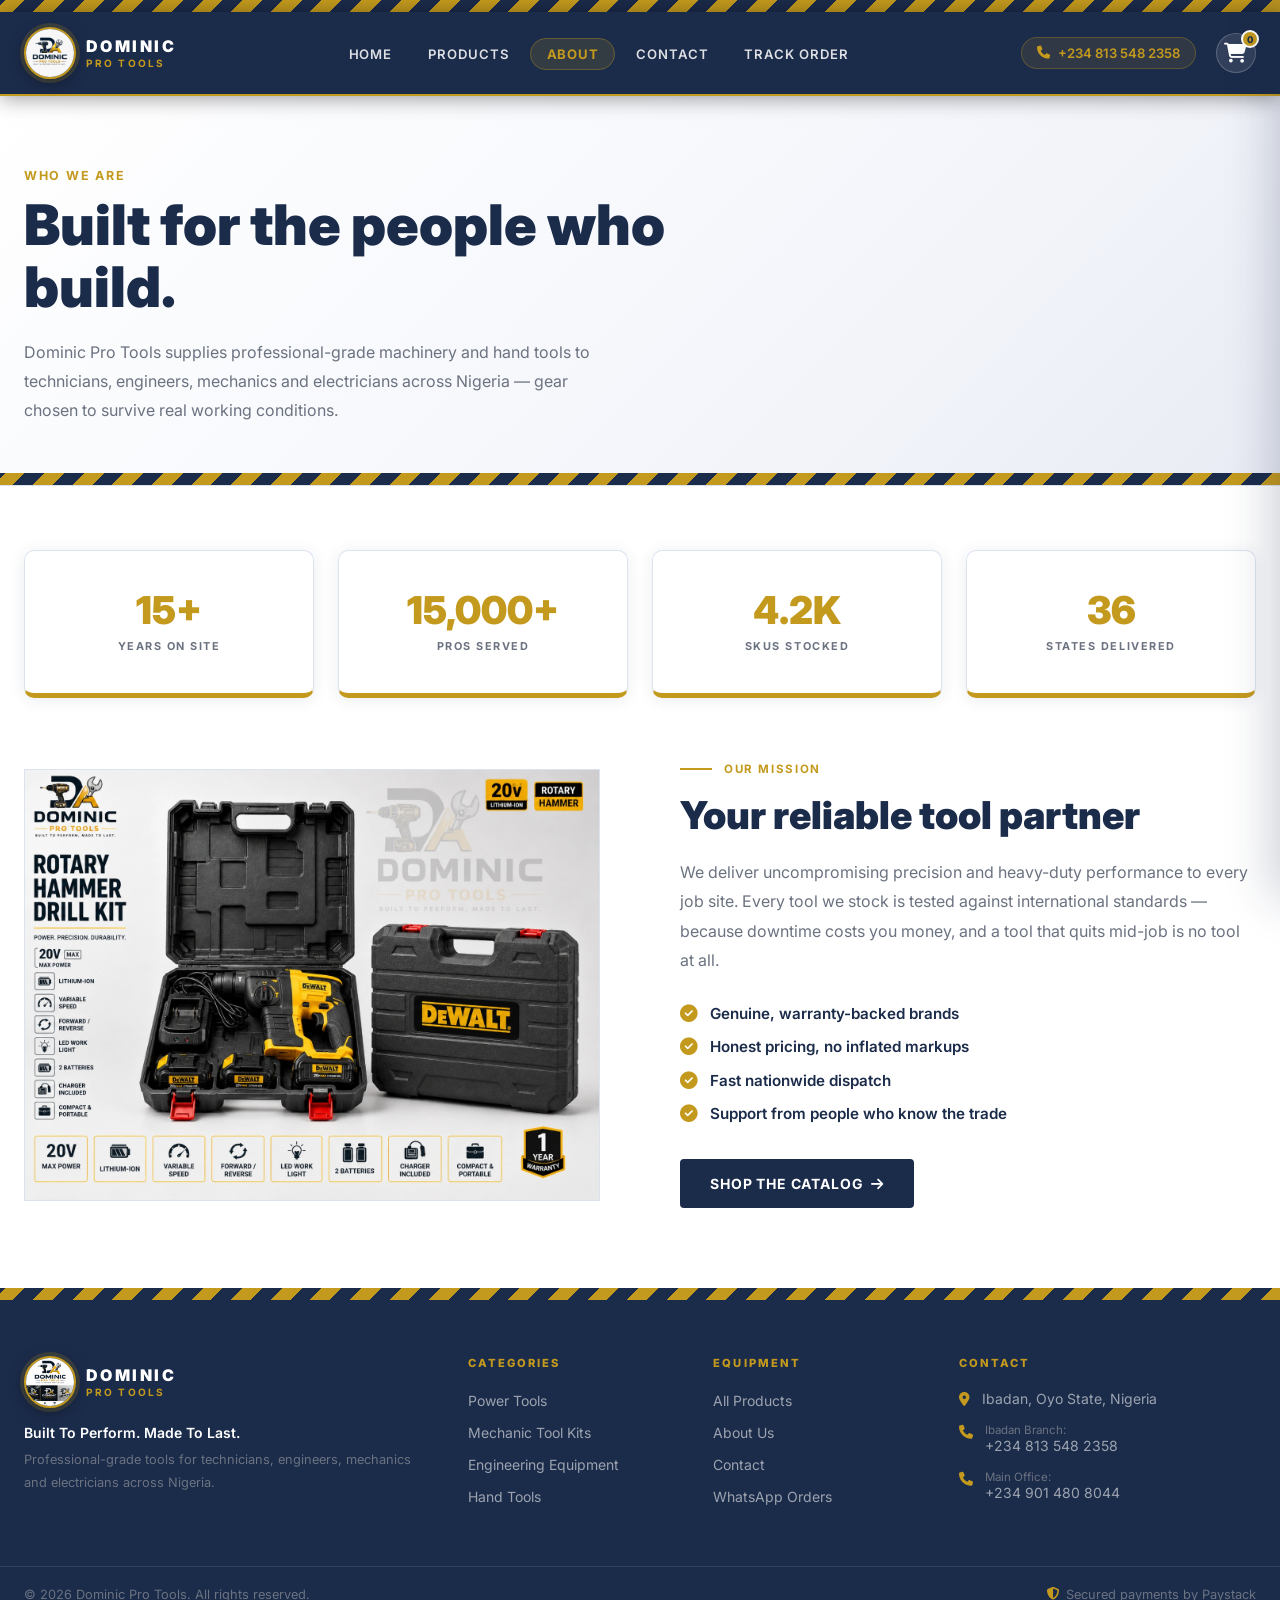
==== commit e17d2cca: "Add files via upload" ====
--- a/about.html
+++ b/about.html
@@ -1,4 +1,4 @@
-<!DOCTYPE html>
+﻿<!DOCTYPE html>
 <html lang="en">
 <head>
   <meta charset="UTF-8" />
@@ -104,7 +104,7 @@
         <!-- Left: Product image -->
         <div class="mission-image">
           <img
-            src="DOMINIC TOOLS/POWER TOOLS/Rotary Hammer drill kit.png"
+            src="DOMINIC TOOLS/POWER TOOLS/Rotary Hammer drill kit.webp"
             alt="DEWALT Rotary Hammer Drill Kit"
             onerror="this.style.display='none';this.nextElementSibling.style.display='flex'"
           />
--- a/css/styles.css
+++ b/css/styles.css
@@ -950,7 +950,15 @@
   .hpc-features { display: none; }
 
   /* Footer */
-  .footer-grid { grid-template-columns: 1fr; gap: 2rem; padding: 2.5rem 0 2rem; }
+  .footer-grid {
+    grid-template-columns: 1fr 1fr;
+    gap: 2rem 1.5rem;
+    padding: 2.5rem 0 2rem;
+  }
+  .footer-brand      { grid-column: 1 / -1; order: 0; }
+  .footer-grid > *:nth-child(3) { order: 1; }  /* Quick Links — first column */
+  .footer-grid > *:nth-child(2) { order: 2; }  /* Categories — second column */
+  .footer-contact-col { grid-column: 1 / -1; order: 3; }
   .footer-bottom-inner { flex-direction: column; text-align: center; }
 
   /* Quality banner */
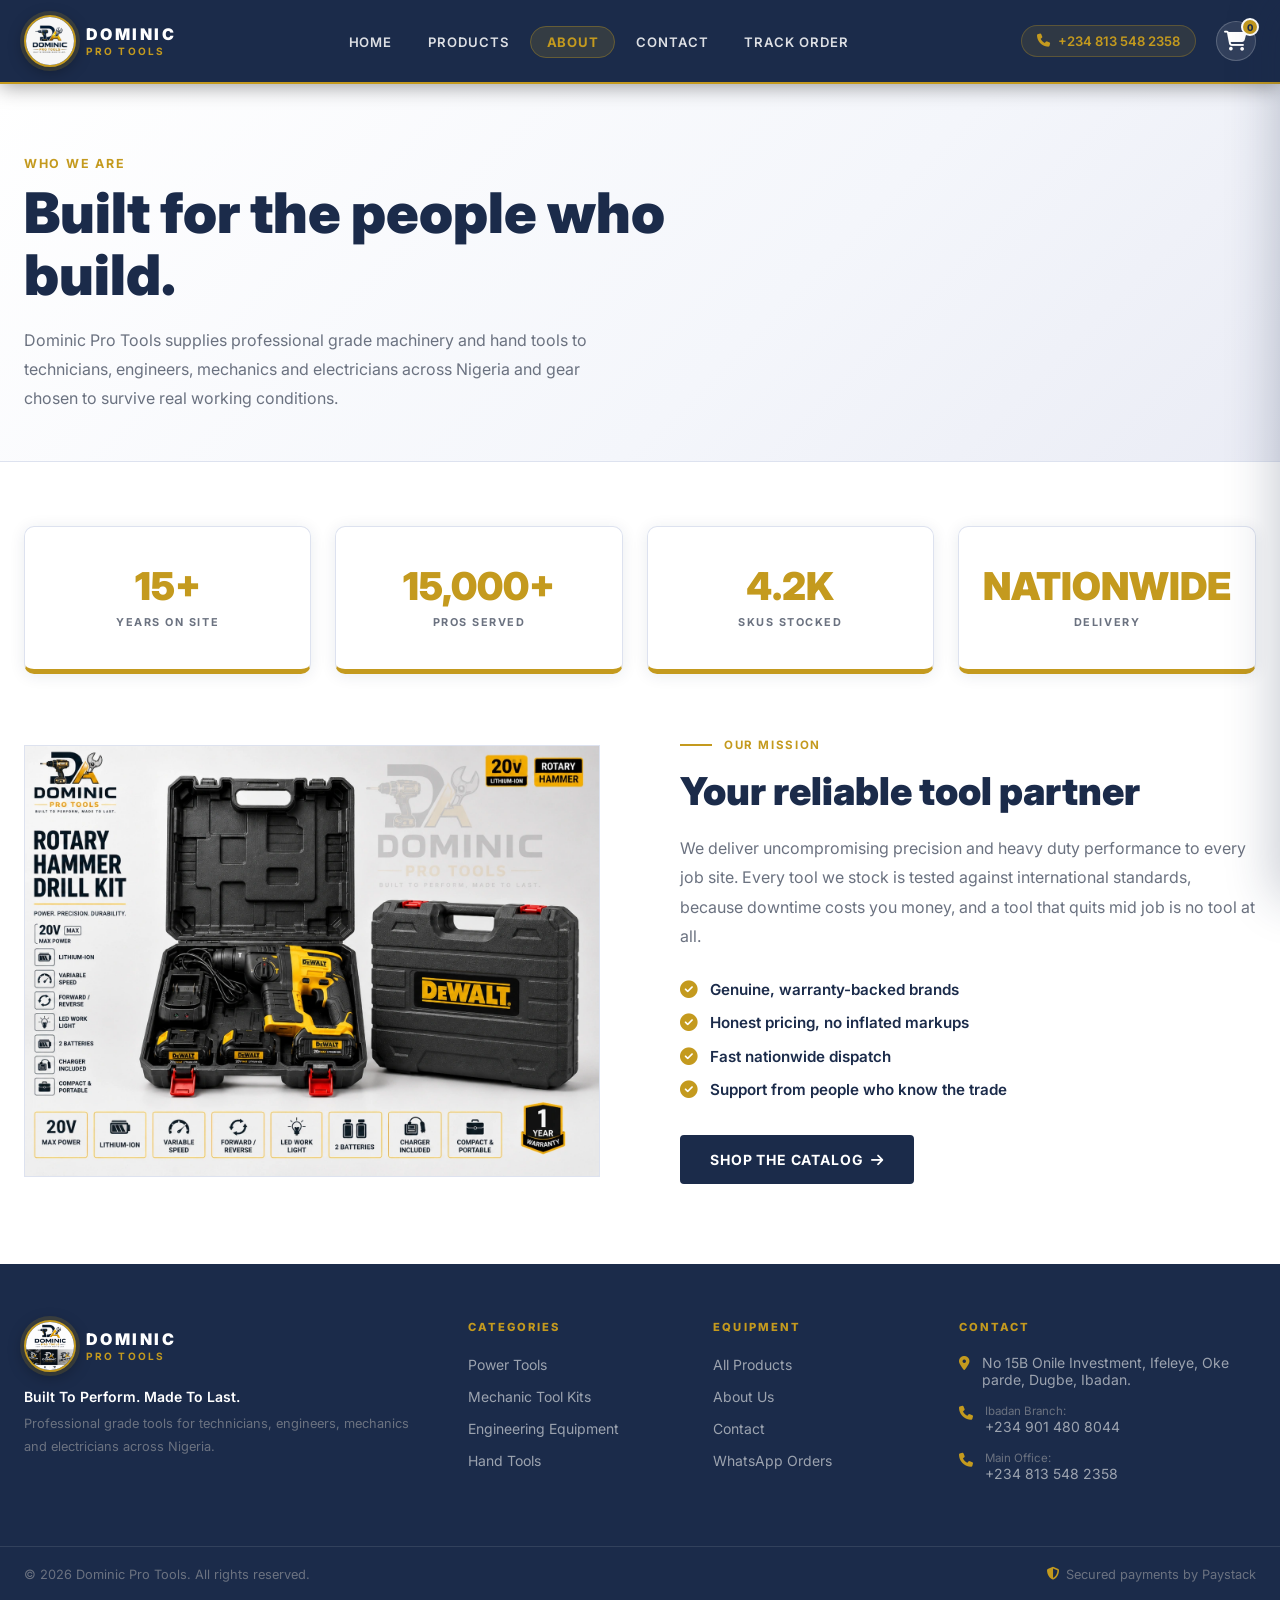
==== commit b548b5b3: "Add files via upload" ====
--- a/about.html
+++ b/about.html
@@ -13,7 +13,6 @@
 <body>
 
   <!-- TOP HAZARD STRIPE -->
-  <div class="hazard-stripe"></div>
 
   <!-- ==================== NAVBAR ==================== -->
   <nav class="navbar" id="navbar">
@@ -59,12 +58,10 @@
       <p class="about-label">WHO WE ARE</p>
       <h1 class="about-title">Built for the people who build.</h1>
       <p class="about-desc">
-        Dominic Pro Tools supplies professional-grade machinery and hand tools to
-        technicians, engineers, mechanics and electricians across Nigeria &mdash;
-        gear chosen to survive real working conditions.
+        Dominic Pro Tools supplies professional grade machinery and hand tools to
+        technicians, engineers, mechanics and electricians across Nigeria and gear chosen to survive real working conditions.
       </p>
     </div>
-    <div class="hazard-stripe"></div>
   </section>
 
   <!-- ==================== STATS ==================== -->
@@ -88,8 +85,8 @@
         </div>
 
         <div class="stat-box">
-          <span class="stat-number">36</span>
-          <span class="stat-label">STATES DELIVERED</span>
+          <span class="stat-number">NATIONWIDE</span>
+          <span class="stat-label">DELIVERY</span>
         </div>
 
       </div>
@@ -121,10 +118,10 @@
           </div>
           <h2 class="mission-title">Your reliable tool partner</h2>
           <p class="mission-desc">
-            We deliver uncompromising precision and heavy-duty performance to
+            We deliver uncompromising precision and heavy duty performance to
             every job site. Every tool we stock is tested against international
-            standards &mdash; because downtime costs you money, and a tool that
-            quits mid-job is no tool at all.
+            standards, because downtime costs you money, and a tool that
+            quits mid job is no tool at all.
           </p>
           <ul class="mission-list">
             <li>
@@ -155,7 +152,6 @@
 
   <!-- ==================== FOOTER ==================== -->
   <footer class="footer">
-    <div class="hazard-stripe footer-hazard"></div>
     <div class="container">
       <div class="footer-grid">
 
@@ -169,7 +165,7 @@
             </div>
           </a>
           <p class="footer-tagline">Built To Perform. Made To Last.</p>
-          <p class="footer-desc">Professional-grade tools for technicians, engineers, mechanics and electricians across Nigeria.</p>
+          <p class="footer-desc">Professional grade tools for technicians, engineers, mechanics and electricians across Nigeria.</p>
         </div>
 
         <!-- Col 2: Categories -->
@@ -199,20 +195,20 @@
           <h4>CONTACT</h4>
           <div class="contact-item">
             <i class="fa-solid fa-location-dot"></i>
-            <span>Ibadan, Oyo State, Nigeria</span>
+            <span>No 15B Onile Investment, Ifeleye, Oke parde, Dugbe, Ibadan.</span>
           </div>
           <div class="contact-item">
             <i class="fa-solid fa-phone"></i>
             <div>
               <span class="contact-label">Ibadan Branch:</span>
-              <a href="tel:+2348135482358">+234 813 548 2358</a>
+              <a href="tel:+2348135482358">+234 901 480 8044</a>
             </div>
           </div>
           <div class="contact-item">
             <i class="fa-solid fa-phone"></i>
             <div>
               <span class="contact-label">Main Office:</span>
-              <a href="tel:+2349014808044">+234 901 480 8044</a>
+              <a href="tel:+2349014808044">+234 813 548 2358</a>
             </div>
           </div>
         </div>
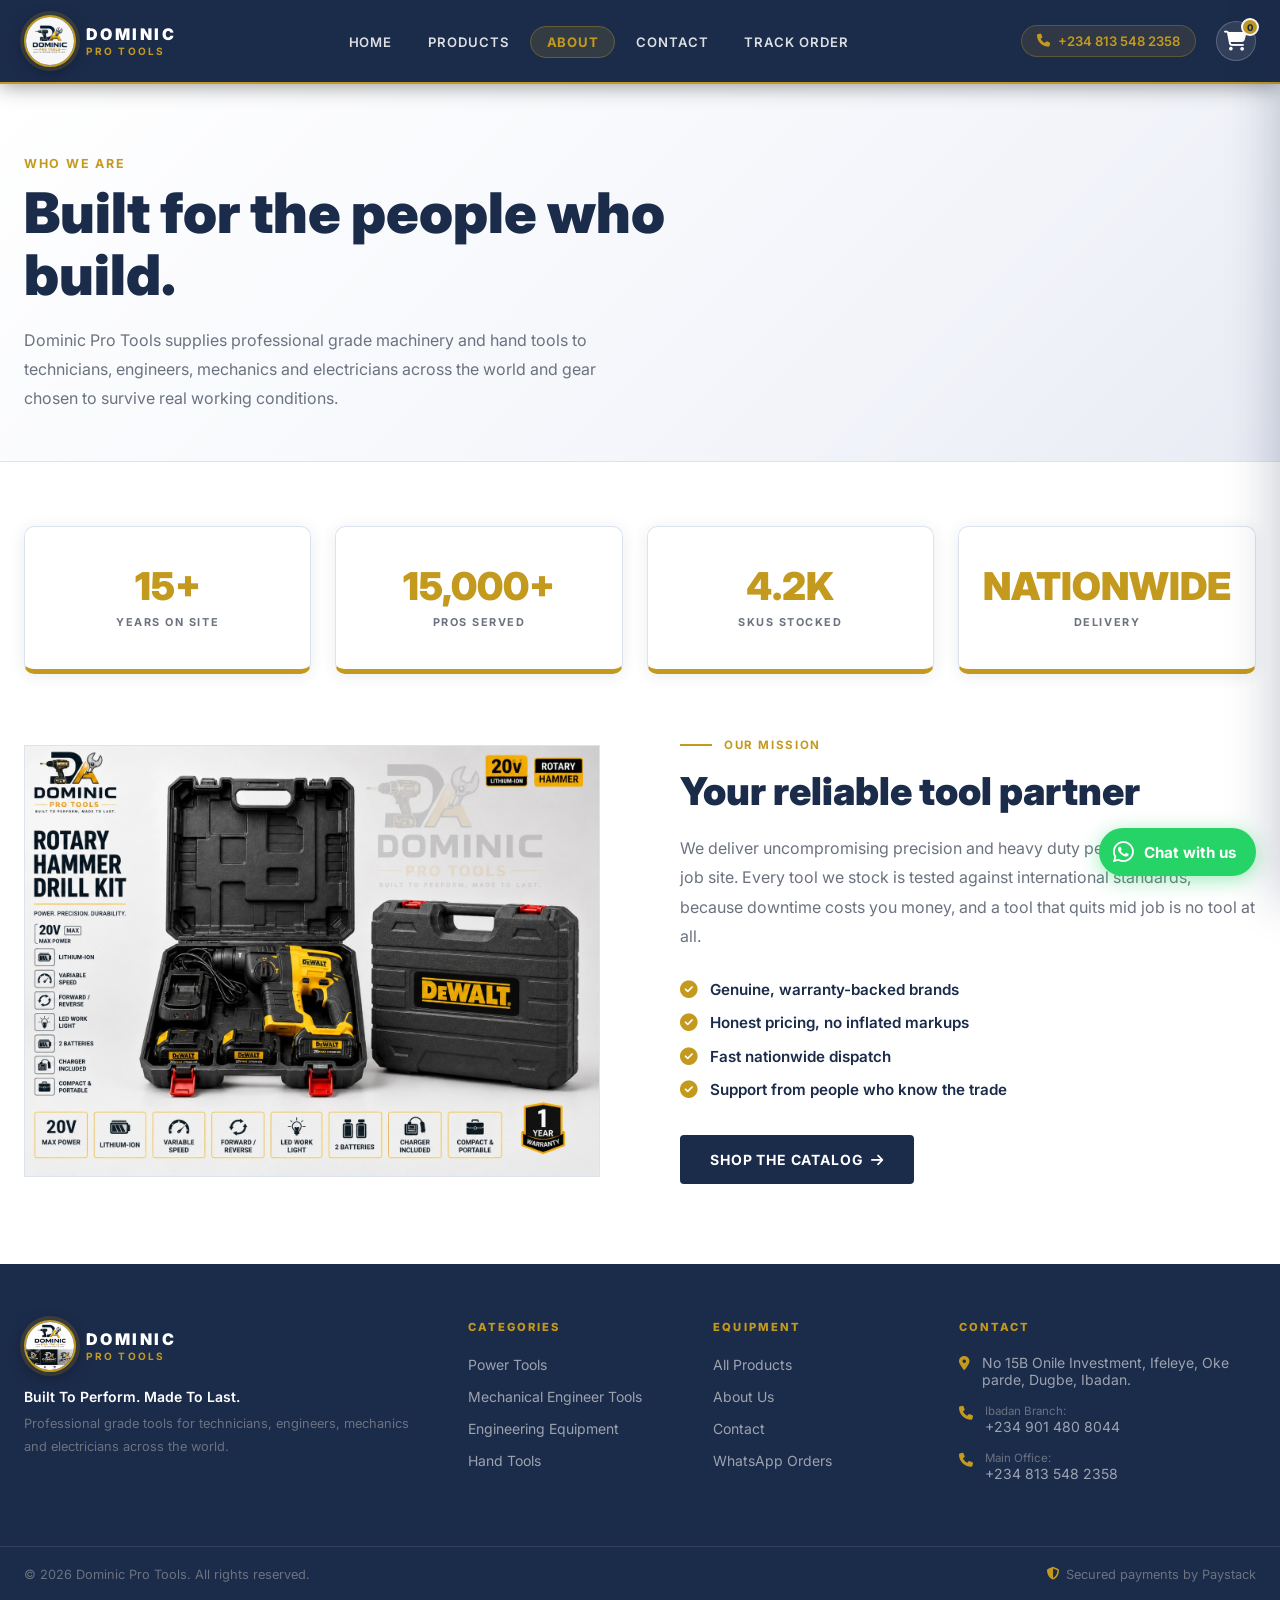
==== commit ea438bda: "Initial commit — Dominic Pro Tools website Full static site with product catalog, admin panel, cart," ====
--- a/about.html
+++ b/about.html
@@ -3,6 +3,7 @@
 <head>
   <meta charset="UTF-8" />
   <meta name="viewport" content="width=device-width, initial-scale=1.0" />
+  <link rel="icon" type="image/jpeg" href="Header Logo.jpeg" />
   <title>About Us — Dominic Pro Tools</title>
   <link rel="preconnect" href="https://fonts.googleapis.com" />
   <link rel="preconnect" href="https://fonts.gstatic.com" crossorigin />
@@ -59,7 +60,7 @@
       <h1 class="about-title">Built for the people who build.</h1>
       <p class="about-desc">
         Dominic Pro Tools supplies professional grade machinery and hand tools to
-        technicians, engineers, mechanics and electricians across Nigeria and gear chosen to survive real working conditions.
+        technicians, engineers, mechanics and electricians across the world and gear chosen to survive real working conditions.
       </p>
     </div>
   </section>
@@ -165,7 +166,7 @@
             </div>
           </a>
           <p class="footer-tagline">Built To Perform. Made To Last.</p>
-          <p class="footer-desc">Professional grade tools for technicians, engineers, mechanics and electricians across Nigeria.</p>
+          <p class="footer-desc">Professional grade tools for technicians, engineers, mechanics and electricians across the world.</p>
         </div>
 
         <!-- Col 2: Categories -->
@@ -173,7 +174,7 @@
           <h4>CATEGORIES</h4>
           <ul>
             <li><a href="products.html">Power Tools</a></li>
-            <li><a href="products.html">Mechanic Tool Kits</a></li>
+            <li><a href="products.html">Mechanical Engineer Tools</a></li>
             <li><a href="products.html">Engineering Equipment</a></li>
             <li><a href="products.html">Hand Tools</a></li>
           </ul>
@@ -231,5 +232,11 @@
   <script src="js/products-data.js"></script>
   <script src="https://js.paystack.co/v1/inline.js"></script>
   <script src="js/cart.js"></script>
+
+  <!-- WhatsApp Float -->
+  <a class="whatsapp-float" href="https://wa.me/2348135482358?text=Hi%20Dominic%20Pro%20Tools!%20I%20found%20your%20store%20online%20and%20I%27m%20interested%20in%20your%20products.%0ACould%20you%20please%20assist%20me%20with%20pricing%20and%20availability%3F" target="_blank" rel="noopener noreferrer" aria-label="Chat on WhatsApp">
+    <i class="fa-brands fa-whatsapp"></i>
+    <span>Chat with us</span>
+  </a>
 </body>
 </html>
--- a/css/styles.css
+++ b/css/styles.css
@@ -38,18 +38,6 @@
   padding: 0 1.5rem;
 }
 
-/* ── HAZARD STRIPE ─────────────────────────────────────────── */
-.hazard-stripe {
-  height: 12px;
-  background: repeating-linear-gradient(
-    -45deg,
-    var(--yellow)  0px,
-    var(--yellow)  14px,
-    var(--dark)    14px,
-    var(--dark)    28px
-  );
-  flex-shrink: 0;
-}
 
 /* ── UTILITY ───────────────────────────────────────────────── */
 .text-yellow { color: var(--yellow); }
@@ -370,13 +358,9 @@
 .hpc-brand { display: flex; align-items: center; gap: .5rem; }
 .hpc-brand-icon {
   width: 38px; height: 38px;
-  background: var(--dark);
   border-radius: 50%;
-  display: flex;
-  align-items: center;
-  justify-content: center;
-  color: var(--yellow);
-  font-size: 1rem;
+  overflow: hidden;
+  flex-shrink: 0;
 }
 .hpc-brand-name { font-weight: 900; font-size: .8rem; color: var(--dark); line-height: 1; }
 .hpc-brand-sub  { font-size: .55rem; color: var(--gray); letter-spacing: .12em; }
@@ -817,7 +801,6 @@
    FOOTER
    ============================================================ */
 .footer { background: var(--dark); }
-.footer-hazard { /* same as .hazard-stripe */ }
 
 .footer-grid {
   display: grid;
@@ -1029,7 +1012,6 @@
   margin-bottom: 2rem;
 }
 
-.catalog-bottom-stripe { margin-top: 2rem; }
 
 /* ============================================================
    PRODUCTS PAGE — MAIN SECTION
@@ -1830,43 +1812,67 @@
 }
 .btn-opay-confirm:hover { background: #15803d; }
 
-/* Order success banner */
-.order-success-banner {
-  position: fixed; bottom: 2rem; right: 2rem;
+/* Order success modal */
+.order-success-modal {
+  position: fixed; inset: 0;
+  background: rgba(0,0,0,.7);
+  display: flex; align-items: center; justify-content: center;
+  z-index: 9999; padding: 1rem;
+}
+.osm-card {
+  background: var(--white);
+  border-radius: var(--radius-lg);
+  padding: 2.5rem 2rem 2rem;
+  max-width: 460px; width: 100%;
+  text-align: center;
+  box-shadow: 0 24px 80px rgba(0,0,0,.5);
+  animation: slideInUp .3s ease;
+}
+.osm-icon { font-size: 3.5rem; color: #16a34a; margin-bottom: .75rem; }
+.osm-title { font-size: 1.6rem; font-weight: 900; color: var(--dark); margin-bottom: .3rem; }
+.osm-subtitle { font-size: .9rem; color: var(--gray); margin-bottom: 1.5rem; }
+.osm-track-box {
+  background: var(--light);
+  border: 2.5px dashed var(--yellow);
+  border-radius: var(--radius-md);
+  padding: 1.1rem 1.5rem 1rem;
+  margin-bottom: 1rem;
+}
+.osm-track-label {
+  display: block; font-size: .68rem; font-weight: 700;
+  letter-spacing: .14em; color: var(--gray); margin-bottom: .4rem;
+}
+.osm-track-id {
+  display: block; font-size: 2rem; font-weight: 900;
+  color: var(--dark); letter-spacing: .08em;
+}
+.osm-copy-btn {
+  background: var(--dark); color: var(--white);
+  border: none; padding: .55rem 1.5rem;
+  border-radius: 100px; font-size: .85rem; font-weight: 700;
+  cursor: pointer; margin-bottom: 1.1rem;
+  transition: background .2s, color .2s;
+}
+.osm-copy-btn:hover { background: var(--yellow); color: var(--dark); }
+.osm-ref { font-size: .78rem; color: var(--gray); margin-bottom: 1rem; }
+.osm-track-link {
+  display: inline-flex; align-items: center; gap: .4rem;
+  font-size: .85rem; font-weight: 700; color: var(--dark);
+  background: rgba(196,154,30,.12); border: 1px solid rgba(196,154,30,.4);
+  padding: .5rem 1.2rem; border-radius: 100px;
+  text-decoration: none; margin-bottom: 1.3rem;
+  transition: background .2s;
+}
+.osm-track-link:hover { background: var(--yellow); }
+.osm-dismiss-btn {
+  display: block; width: 100%;
   background: #16a34a; color: var(--white);
-  padding: 1rem 1.25rem;
-  display: flex; align-items: center; gap: .75rem;
-  z-index: 9999; max-width: 380px;
+  border: none; padding: .9rem;
   border-radius: var(--radius-md);
-  box-shadow: 0 10px 40px rgba(0,0,0,.35);
-  animation: slideInUp .3s ease;
-}
-.order-success-banner i:first-child { font-size: 1.4rem; flex-shrink: 0; }
-.order-success-banner strong { display: block; font-size: .9rem; }
-.order-success-banner span   { font-size: .78rem; opacity: .9; }
-.track-id-display {
-  display: block !important;
-  font-size: .82rem !important;
-  font-weight: 700 !important;
-  opacity: 1 !important;
-  background: rgba(255,255,255,.2);
-  padding: .12rem .4rem;
-  margin: .2rem 0 .1rem;
-  letter-spacing: .04em;
-}
-.order-success-banner > button {
-  background: none; border: none; color: var(--white);
-  cursor: pointer; font-size: 1rem; opacity: .7; margin-left: auto; flex-shrink: 0;
-}
-.order-success-banner > button:hover { opacity: 1; }
-.order-track-link {
-  display: inline-flex; align-items: center; gap: .3rem;
-  margin-top: .35rem; font-size: .78rem; font-weight: 700;
-  color: var(--dark); background: var(--yellow);
-  padding: .25rem .6rem; text-decoration: none;
-  border-radius: 3px; letter-spacing: .04em;
-}
-.order-track-link:hover { background: var(--gold-hover); }
+  font-size: .95rem; font-weight: 700;
+  cursor: pointer; transition: background .2s;
+}
+.osm-dismiss-btn:hover { background: #15803d; }
 
 @keyframes slideInUp {
   from { transform: translateY(20px); opacity: 0; }
@@ -1875,5 +1881,38 @@
 
 @media (max-width: 480px) {
   .cart-drawer { width: 100vw; }
-  .order-success-banner { right: 1rem; left: 1rem; max-width: none; bottom: 1rem; }
-}
+  .osm-track-id { font-size: 1.5rem; }
+  .osm-card { padding: 2rem 1.25rem 1.5rem; }
+}
+
+/* ============================================================
+   WHATSAPP FLOAT BUTTON
+   ============================================================ */
+.whatsapp-float {
+  position: fixed;
+  bottom: 1.5rem;
+  right: 1.5rem;
+  z-index: 9000;
+  display: flex;
+  align-items: center;
+  gap: .6rem;
+  background: #25d366;
+  color: #fff;
+  text-decoration: none;
+  padding: .75rem 1.25rem .75rem .9rem;
+  border-radius: 2rem;
+  font-size: .95rem;
+  font-weight: 700;
+  box-shadow: 0 4px 20px rgba(37,211,102,.45);
+  transition: transform .2s, box-shadow .2s;
+}
+.whatsapp-float i { font-size: 1.5rem; line-height: 1; }
+.whatsapp-float:hover {
+  transform: translateY(-3px);
+  box-shadow: 0 8px 28px rgba(37,211,102,.6);
+  color: #fff;
+}
+@media (max-width: 480px) {
+  .whatsapp-float span { display: none; }
+  .whatsapp-float { padding: .85rem; border-radius: 50%; }
+}
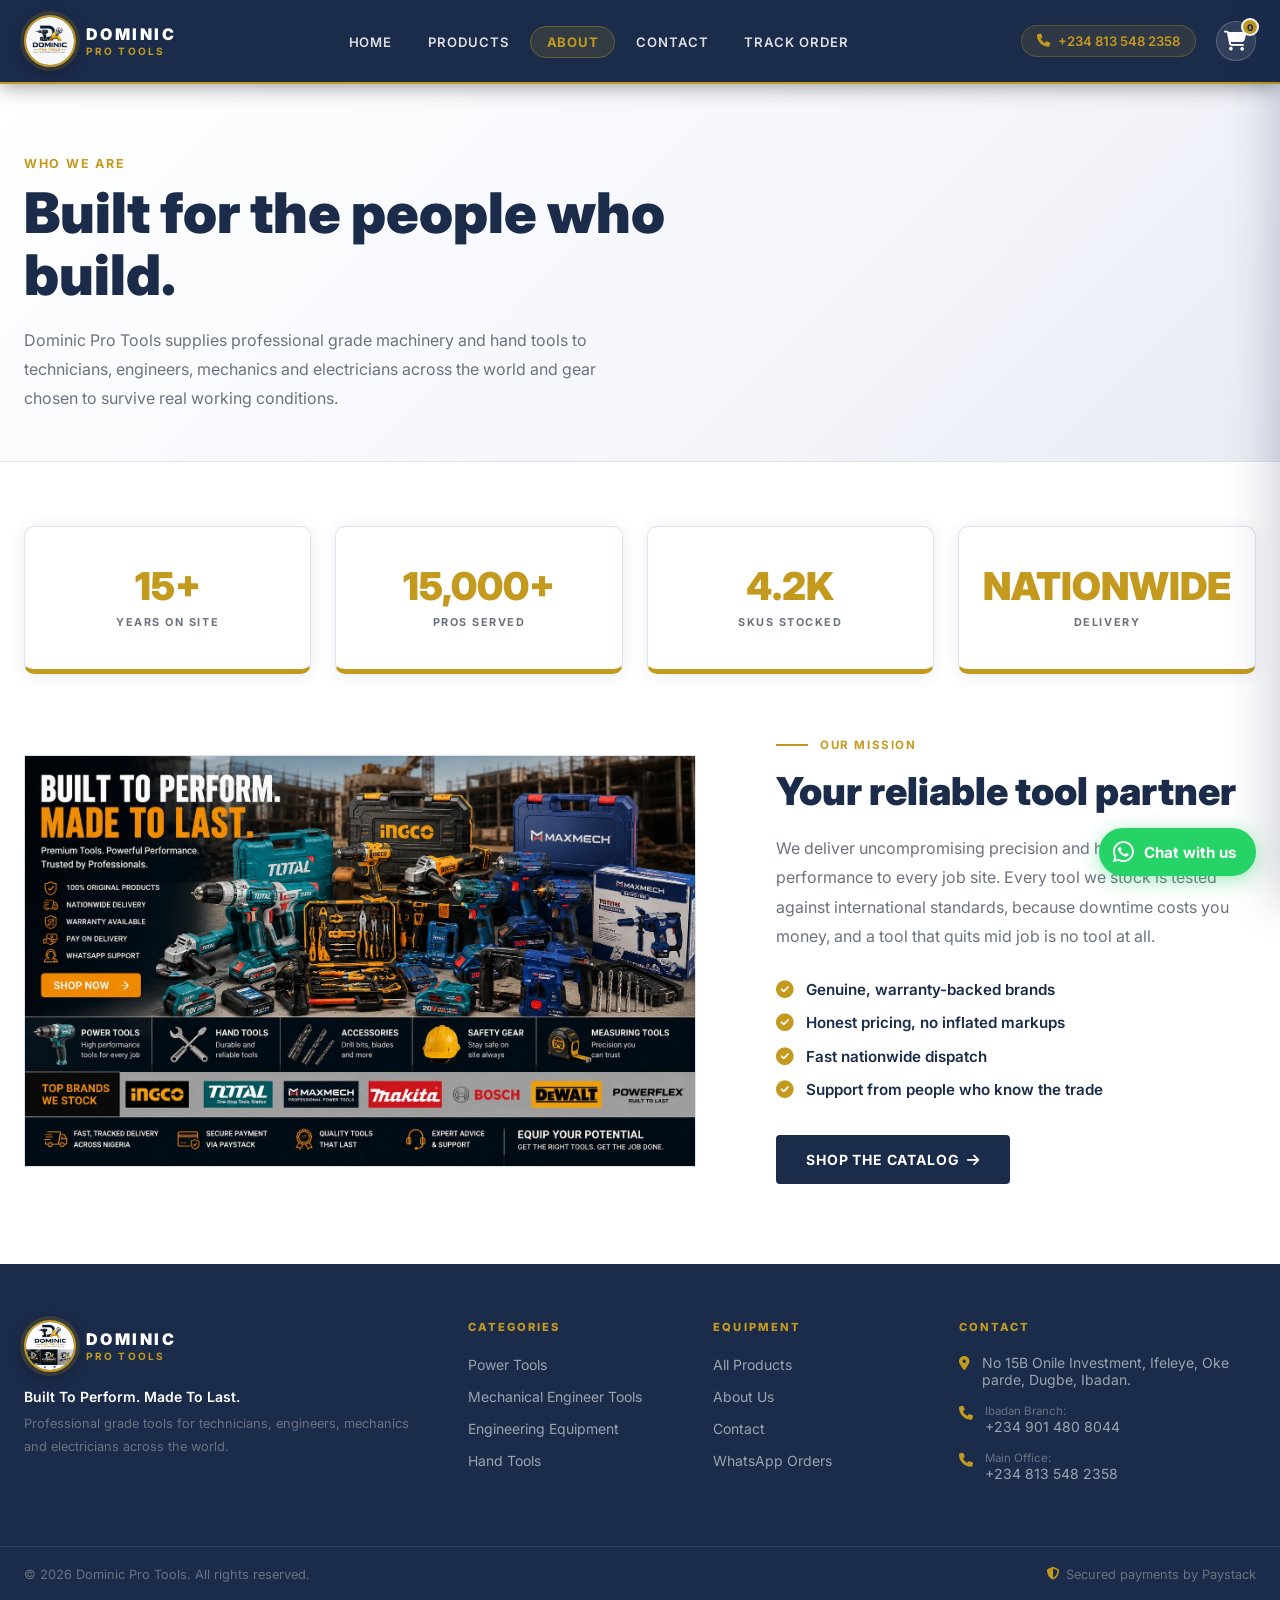
==== commit d46fa189: "Redesign hero card — image-only layout with enlarged responsive display - Strip all text/specs from " ====
--- a/about.html
+++ b/about.html
@@ -102,8 +102,8 @@
         <!-- Left: Product image -->
         <div class="mission-image">
           <img
-            src="DOMINIC TOOLS/POWER TOOLS/Rotary Hammer drill kit.webp"
-            alt="DEWALT Rotary Hammer Drill Kit"
+            src="About.webp"
+            alt="Premium quality tools for professionals"
             onerror="this.style.display='none';this.nextElementSibling.style.display='flex'"
           />
           <div class="mission-img-fallback">
--- a/css/styles.css
+++ b/css/styles.css
@@ -1,1918 +1,1918 @@
-/* ============================================================
-   DOMINIC PRO TOOLS — Main Stylesheet
-   ============================================================ */
-
-:root {
-  --yellow:     #C49A1E;
-  --gold-hover: #A8831A;
-  --dark:       #1B2B4A;
-  --dark2:      #14203A;
-  --white:      #ffffff;
-  --light:      #f4f6fb;
-  --gray:       #6b7280;
-  --border:     #dde2ef;
-  --font:       'Inter', sans-serif;
-  --radius-sm:  4px;
-  --radius-md:  10px;
-  --radius-lg:  16px;
-  --shadow-card:  0 2px 16px rgba(27,43,74,.09);
-  --shadow-hover: 0 16px 44px rgba(27,43,74,.20);
-  --shadow-gold:  0 6px 22px rgba(196,154,30,.42);
-}
-
-*, *::before, *::after { margin: 0; padding: 0; box-sizing: border-box; }
-html { scroll-behavior: smooth; }
-
-body {
-  font-family: var(--font);
-  color: var(--dark);
-  background: var(--white);
-  overflow-x: hidden;
-}
-
-/* ── CONTAINER ─────────────────────────────────────────────── */
-.container {
-  width: 100%;
-  max-width: 1280px;
-  margin: 0 auto;
-  padding: 0 1.5rem;
-}
-
-
-/* ── UTILITY ───────────────────────────────────────────────── */
-.text-yellow { color: var(--yellow); }
-
-/* ── BUTTONS ───────────────────────────────────────────────── */
-.btn {
-  display: inline-flex;
-  align-items: center;
-  gap: .5rem;
-  padding: .875rem 1.75rem;
-  font-family: var(--font);
-  font-size: .875rem;
-  font-weight: 700;
-  letter-spacing: .06em;
-  border: 2px solid transparent;
-  border-radius: var(--radius-sm);
-  cursor: pointer;
-  text-decoration: none;
-  transition: background .2s, color .2s, border-color .2s, box-shadow .2s, transform .15s;
-  white-space: nowrap;
-}
-
-.btn-yellow        { background: var(--yellow); color: var(--dark);  border-color: var(--yellow); }
-.btn-yellow:hover  { background: var(--gold-hover); border-color: var(--gold-hover); box-shadow: var(--shadow-gold); transform: translateY(-2px); }
-
-.btn-outline       { background: transparent; color: var(--dark); border-color: var(--dark); }
-.btn-outline:hover { background: var(--dark); color: var(--white); transform: translateY(-1px); }
-
-.btn-dark          { background: var(--dark);  color: var(--white); border-color: var(--dark); }
-.btn-dark:hover    { background: var(--dark2); border-color: var(--dark2); transform: translateY(-1px); }
-
-.btn-yellow-outline       { background: transparent; color: var(--yellow); border-color: var(--yellow); }
-.btn-yellow-outline:hover { background: var(--yellow); color: var(--dark); box-shadow: var(--shadow-gold); transform: translateY(-1px); }
-
-/* ============================================================
-   NAVBAR
-   ============================================================ */
-.navbar {
-  background: var(--dark);
-  border-bottom: 2px solid var(--yellow);
-  position: sticky;
-  top: 0;
-  z-index: 1000;
-  box-shadow: 0 2px 24px rgba(27,43,74,.35);
-}
-
-.nav-container {
-  display: flex;
-  align-items: center;
-  height: 82px;
-  gap: 1.5rem;
-}
-
-/* Logo */
-.nav-logo {
-  display: flex;
-  align-items: center;
-  gap: .6rem;
-  text-decoration: none;
-  flex-shrink: 0;
-}
-.logo-icon {
-  width: 52px; height: 52px;
-  border-radius: 50%;
-  overflow: hidden;
-  border: 2.5px solid var(--yellow);
-  box-shadow: 0 0 0 4px rgba(196,154,30,.18), 0 4px 16px rgba(0,0,0,.35);
-  display: flex;
-  align-items: center;
-  justify-content: center;
-  flex-shrink: 0;
-}
-.logo-icon img {
-  width: 100%;
-  height: 100%;
-  object-fit: cover;
-  display: block;
-}
-.logo-text { display: flex; flex-direction: column; line-height: 1; }
-.logo-brand { color: var(--white); font-size: 1rem; font-weight: 900; letter-spacing: .16em; }
-.logo-sub   { color: var(--yellow); font-size: .63rem; font-weight: 700; letter-spacing: .22em; margin-top: 4px; }
-
-/* Nav Links */
-.nav-links {
-  display: flex;
-  list-style: none;
-  gap: .35rem;
-  margin: 0 auto;
-}
-.nav-links a {
-  color: rgba(255,255,255,.85);
-  text-decoration: none;
-  font-size: .82rem;
-  font-weight: 600;
-  letter-spacing: .07em;
-  padding: .45rem .95rem;
-  border-radius: 100px;
-  position: relative;
-  transition: color .2s, background .2s;
-}
-.nav-links a:hover { color: var(--yellow); background: rgba(196,154,30,.10); }
-.nav-links a.nav-active {
-  color: var(--yellow);
-  background: rgba(196,154,30,.15);
-  border: 1px solid rgba(196,154,30,.35);
-  font-weight: 700;
-}
-.nav-links a.nav-active::after { display: none; }
-
-/* Nav Actions */
-.nav-actions {
-  display: flex;
-  align-items: center;
-  gap: 1.25rem;
-  flex-shrink: 0;
-}
-.nav-phone {
-  display: flex;
-  align-items: center;
-  gap: .5rem;
-  color: var(--yellow);
-  text-decoration: none;
-  font-size: .82rem;
-  font-weight: 600;
-  background: rgba(196,154,30,.12);
-  border: 1px solid rgba(196,154,30,.3);
-  border-radius: 100px;
-  padding: .42rem .95rem;
-  transition: color .2s, background .2s, border-color .2s;
-}
-.nav-phone:hover {
-  color: var(--dark);
-  background: var(--yellow);
-  border-color: var(--yellow);
-}
-
-.nav-cart {
-  position: relative;
-  color: var(--white);
-  font-size: 1.25rem;
-  text-decoration: none;
-  background: rgba(255,255,255,.10);
-  border: 1px solid rgba(255,255,255,.20);
-  border-radius: 50%;
-  width: 40px; height: 40px;
-  display: flex; align-items: center; justify-content: center;
-  transition: color .2s, background .2s, border-color .2s;
-}
-.nav-cart:hover { color: var(--yellow); background: rgba(196,154,30,.15); border-color: rgba(196,154,30,.4); }
-
-.cart-count {
-  position: absolute;
-  top: -4px; right: -4px;
-  background: var(--yellow);
-  color: var(--dark);
-  font-size: .58rem;
-  font-weight: 800;
-  width: 18px; height: 18px;
-  border-radius: 50%;
-  border: 2px solid var(--white);
-  display: flex;
-  align-items: center;
-  justify-content: center;
-}
-
-/* Hamburger */
-.nav-toggle {
-  display: none;
-  flex-direction: column;
-  gap: 5px;
-  background: none;
-  border: none;
-  cursor: pointer;
-  padding: .3rem;
-  margin-left: auto;
-  order: 3;
-}
-.nav-toggle span {
-  display: block;
-  width: 24px; height: 2px;
-  background: var(--white);
-  border-radius: 2px;
-  transition: transform .3s, opacity .3s;
-}
-.nav-toggle.open span:nth-child(1) { transform: translateY(7px) rotate(45deg); }
-.nav-toggle.open span:nth-child(2) { opacity: 0; }
-.nav-toggle.open span:nth-child(3) { transform: translateY(-7px) rotate(-45deg); }
-
-/* ============================================================
-   HERO
-   ============================================================ */
-.hero {
-  background: linear-gradient(135deg, #ffffff 0%, #f4f6fb 50%, #eaecf5 100%);
-  padding: 5rem 0 7.5rem;
-  position: relative;
-  border-bottom: 1px solid var(--border);
-}
-.hero::after {
-  content: '';
-  position: absolute;
-  bottom: 0; left: 0; right: 0;
-  height: 80px;
-  background: var(--white);
-  clip-path: polygon(100% 0, 0 100%, 100% 100%);
-  pointer-events: none;
-}
-
-.hero-grid {
-  display: grid;
-  grid-template-columns: 1fr 1fr;
-  gap: 3rem;
-  align-items: center;
-}
-
-/* Hero — left */
-.hero-badge {
-  display: inline-flex;
-  align-items: center;
-  gap: .5rem;
-  border: 1.5px solid rgba(196,154,30,.55);
-  background: rgba(196,154,30,.08);
-  color: var(--dark);
-  font-size: .72rem;
-  font-weight: 700;
-  letter-spacing: .12em;
-  padding: .45rem 1.1rem;
-  margin-bottom: 1.5rem;
-  border-radius: 100px;
-}
-
-.hero-content h1 {
-  font-size: clamp(2.4rem, 5vw, 3.75rem);
-  font-weight: 900;
-  line-height: 1.05;
-  color: var(--dark);
-  text-transform: uppercase;
-  margin-bottom: .75rem;
-}
-.hero-content h1::after {
-  content: '';
-  display: block;
-  width: 58px;
-  height: 3px;
-  background: linear-gradient(90deg, var(--yellow) 0%, rgba(196,154,30,.2) 100%);
-  border-radius: 2px;
-  margin-top: 1.1rem;
-}
-
-.hero-desc {
-  color: var(--gray);
-  font-size: 1.02rem;
-  line-height: 1.8;
-  max-width: 480px;
-  margin-top: 1.1rem;
-  margin-bottom: 2rem;
-}
-
-.hero-buttons {
-  display: flex;
-  gap: 1rem;
-  flex-wrap: wrap;
-  margin-bottom: 2rem;
-}
-
-.hero-stats {
-  display: flex;
-  gap: .75rem;
-  flex-wrap: wrap;
-}
-.stat {
-  display: flex;
-  align-items: center;
-  gap: .45rem;
-  color: var(--dark);
-  font-size: .82rem;
-  font-weight: 500;
-  background: var(--white);
-  border: 1.5px solid var(--border);
-  border-radius: 100px;
-  padding: .38rem .9rem;
-  box-shadow: var(--shadow-card);
-  transition: background .2s, border-color .2s, box-shadow .2s;
-}
-.stat:hover { background: rgba(196,154,30,.06); border-color: rgba(196,154,30,.4); box-shadow: var(--shadow-gold); }
-.stat i { color: var(--yellow); font-size: .9rem; }
-
-/* Hero — right (product card) */
-.hero-product-card {
-  border: 1.5px solid var(--border);
-  background: var(--white);
-  border-radius: var(--radius-lg);
-  overflow: hidden;
-  box-shadow: 0 24px 64px rgba(27,43,74,.18), 0 4px 16px rgba(27,43,74,.10);
-}
-
-.best-seller-tag {
-  background: linear-gradient(90deg, var(--yellow) 0%, #e0b520 100%);
-  color: var(--dark);
-  font-size: .7rem;
-  font-weight: 900;
-  letter-spacing: .14em;
-  padding: .42rem .95rem;
-  display: inline-block;
-  text-shadow: none;
-  box-shadow: 0 2px 10px rgba(196,154,30,.45);
-}
-
-.product-card-inner { padding: 1rem; }
-
-/* hpc = hero product card */
-.hpc-header {
-  display: flex;
-  justify-content: space-between;
-  align-items: flex-start;
-  margin-bottom: .875rem;
-}
-
-.hpc-brand { display: flex; align-items: center; gap: .5rem; }
-.hpc-brand-icon {
-  width: 38px; height: 38px;
-  border-radius: 50%;
-  overflow: hidden;
-  flex-shrink: 0;
-}
-.hpc-brand-name { font-weight: 900; font-size: .8rem; color: var(--dark); line-height: 1; }
-.hpc-brand-sub  { font-size: .55rem; color: var(--gray); letter-spacing: .12em; }
-
-.hpc-badges { display: flex; gap: .25rem; }
-.hpc-badge {
-  background: var(--dark2);
-  color: var(--white);
-  font-size: .6rem;
-  font-weight: 800;
-  padding: .25rem .4rem;
-  text-align: center;
-  line-height: 1.3;
-  display: flex;
-  flex-direction: column;
-  align-items: center;
-}
-.hpc-badge span { font-size: .45rem; letter-spacing: .06em; }
-
-.hpc-body {
-  display: grid;
-  grid-template-columns: 1fr 1fr;
-  gap: 1rem;
-  margin-bottom: .875rem;
-}
-
-.hpc-brand-red    { color: #e53e3e; font-size: 1.5rem; font-weight: 900; }
-.hpc-product-title {
-  font-size: .95rem;
-  font-weight: 800;
-  line-height: 1.2;
-  color: var(--dark);
-}
-.hpc-product-type {
-  font-size: .6rem;
-  font-weight: 700;
-  color: var(--dark);
-  margin-top: .25rem;
-  letter-spacing: .03em;
-  text-transform: uppercase;
-}
-.hpc-tagline {
-  font-size: .62rem;
-  color: var(--gray);
-  line-height: 1.5;
-  margin: .35rem 0;
-}
-.hpc-specs { list-style: none; }
-.hpc-specs li {
-  font-size: .63rem;
-  color: var(--dark);
-  display: flex;
-  align-items: center;
-  gap: .35rem;
-  margin-bottom: .15rem;
-}
-.hpc-specs i { color: var(--dark); width: 10px; font-size: .6rem; }
-
-.hpc-image {
-  background: #f0f4f8;
-  display: flex;
-  align-items: center;
-  justify-content: center;
-  min-height: 160px;
-  border-radius: 2px;
-}
-.hpc-img-icon { font-size: 4rem; color: var(--yellow); }
-.hpc-image img {
-  width: 100%;
-  height: 100%;
-  object-fit: contain;
-  max-height: 200px;
-}
-
-.hpc-features {
-  display: flex;
-  gap: .25rem;
-  flex-wrap: wrap;
-  border-top: 1px solid var(--border);
-  padding-top: .75rem;
-}
-.hpc-feature {
-  flex: 1;
-  min-width: 58px;
-  display: flex;
-  flex-direction: column;
-  align-items: center;
-  gap: .2rem;
-  border: 1px solid var(--border);
-  padding: .4rem .25rem;
-  font-size: .5rem;
-  text-align: center;
-  color: var(--dark);
-}
-.hpc-feature i { font-size: .8rem; }
-
-.hpc-footer {
-  display: flex;
-  align-items: center;
-  justify-content: space-between;
-  padding: .75rem 1rem;
-  border-top: 1px solid var(--border);
-  background: #fafafa;
-}
-.hpc-footer-name  { font-size: .78rem; font-weight: 700; color: var(--dark); margin-bottom: .2rem; }
-.hpc-footer-price { font-size: 1.1rem; font-weight: 900; color: var(--dark); }
-.hpc-view-link {
-  color: var(--gray);
-  font-size: .75rem;
-  font-weight: 700;
-  letter-spacing: .06em;
-  text-decoration: none;
-  display: flex;
-  align-items: center;
-  gap: .25rem;
-  transition: color .2s;
-}
-.hpc-view-link:hover { color: var(--yellow); }
-
-/* ============================================================
-   WHY SECTION
-   ============================================================ */
-.why-section { padding: 6.5rem 0 5.5rem; background: var(--white); }
-
-.section-label {
-  display: flex;
-  align-items: center;
-  gap: .75rem;
-  color: var(--yellow);
-  font-size: .72rem;
-  font-weight: 700;
-  letter-spacing: .18em;
-  text-transform: uppercase;
-  margin-bottom: .875rem;
-}
-.label-line {
-  display: block;
-  width: 28px; height: 2px;
-  background: var(--yellow);
-  flex-shrink: 0;
-}
-
-.section-title {
-  font-size: clamp(1.65rem, 3vw, 2.1rem);
-  font-weight: 800;
-  line-height: 1.2;
-  color: var(--dark);
-  margin-bottom: 2.75rem;
-}
-.dark-title { color: var(--dark); }
-
-.features-grid {
-  display: grid;
-  grid-template-columns: repeat(3, 1fr);
-  gap: 1.5rem;
-}
-
-.feature-card {
-  border: 1.5px solid var(--border);
-  border-bottom: 3px solid var(--yellow);
-  padding: 2.25rem 1.75rem;
-  background: var(--white);
-  border-radius: var(--radius-lg);
-  box-shadow: var(--shadow-card);
-  transition: transform .25s, box-shadow .25s, border-color .25s;
-}
-.feature-card:hover {
-  transform: translateY(-7px);
-  box-shadow: var(--shadow-hover);
-  border-color: var(--yellow);
-  border-bottom-color: var(--yellow);
-}
-.feature-icon {
-  width: 54px; height: 54px;
-  background: rgba(196,154,30,.10);
-  border: 1.5px solid rgba(196,154,30,.25);
-  border-radius: var(--radius-md);
-  display: flex;
-  align-items: center;
-  justify-content: center;
-  margin-bottom: 1.35rem;
-}
-.feature-icon i { color: var(--yellow); font-size: 1.2rem; }
-.feature-card h3 { font-size: .95rem; font-weight: 800; color: var(--dark); margin-bottom: .5rem; }
-.feature-card p  { font-size: .85rem; color: var(--gray); line-height: 1.65; }
-
-/* ============================================================
-   CATEGORIES SECTION
-   ============================================================ */
-.categories-section { padding: 5rem 0; background: var(--light); }
-.cat-title { margin-bottom: 2rem; }
-
-.categories-grid {
-  display: grid;
-  grid-template-columns: repeat(4, 1fr);
-  gap: 1.25rem;
-}
-
-.category-card {
-  background: var(--white);
-  padding: 2rem 1.5rem;
-  text-decoration: none;
-  border: 1.5px solid var(--border);
-  border-bottom: 3px solid var(--yellow);
-  border-radius: var(--radius-lg);
-  display: block;
-  box-shadow: var(--shadow-card);
-  transition: transform .25s, box-shadow .25s, border-color .25s;
-}
-.category-card:hover {
-  transform: translateY(-6px);
-  box-shadow: var(--shadow-hover);
-  border-color: var(--yellow);
-}
-.category-icon {
-  width: 54px; height: 54px;
-  background: rgba(196,154,30,.12);
-  border-radius: 50%;
-  display: flex;
-  align-items: center;
-  justify-content: center;
-  margin-bottom: 1.35rem;
-  border: 1.5px solid rgba(196,154,30,.3);
-}
-.category-icon i { color: var(--yellow); font-size: 1.2rem; }
-.category-card h3 { font-size: 1rem; font-weight: 800; color: var(--dark); margin-bottom: .35rem; }
-.category-card p  { font-size: .8rem; color: var(--gray); margin-bottom: 1.25rem; }
-.shop-link {
-  color: var(--yellow);
-  font-size: .8rem;
-  font-weight: 700;
-  letter-spacing: .06em;
-  display: inline-flex;
-  align-items: center;
-  gap: .35rem;
-}
-
-/* ============================================================
-   FEATURED PRODUCTS
-   ============================================================ */
-.featured-section { padding: 6rem 0; background: var(--white); }
-.feat-title { margin-bottom: 0; }
-
-.featured-header {
-  display: flex;
-  align-items: flex-end;
-  justify-content: space-between;
-  flex-wrap: wrap;
-  gap: 1rem;
-  margin-bottom: 2.5rem;
-}
-
-.products-grid {
-  display: grid;
-  grid-template-columns: repeat(4, 1fr);
-  gap: 1.5rem;
-}
-
-.product-card-item {
-  border: 1.5px solid var(--border);
-  background: var(--white);
-  border-radius: var(--radius-md);
-  overflow: hidden;
-  box-shadow: var(--shadow-card);
-  transition: box-shadow .25s, border-color .25s, transform .25s;
-}
-.product-card-item:hover {
-  box-shadow: var(--shadow-hover);
-  border-color: var(--yellow);
-  transform: translateY(-5px);
-}
-
-.product-img-wrapper {
-  position: relative;
-  background: linear-gradient(145deg, #f8f9fc 0%, #eef1f8 100%);
-  aspect-ratio: 1 / 1;
-  overflow: hidden;
-}
-.product-img-wrapper img {
-  width: 100%; height: 100%;
-  object-fit: contain;
-}
-
-.product-img-placeholder {
-  width: 100%; height: 100%;
-  display: flex;
-  align-items: center;
-  justify-content: center;
-  font-size: 4rem;
-  color: #d1d5db;
-}
-
-.discount-badge {
-  position: absolute;
-  top: .75rem; left: .75rem;
-  background: var(--dark);
-  color: var(--white);
-  font-size: .65rem;
-  font-weight: 700;
-  padding: .2rem .5rem;
-  z-index: 1;
-}
-
-.brand-tag {
-  position: absolute;
-  top: .75rem; right: .75rem;
-  background: var(--yellow);
-  color: var(--dark);
-  font-size: .65rem;
-  font-weight: 800;
-  padding: .2rem .5rem;
-  letter-spacing: .05em;
-  z-index: 1;
-}
-.brand-generic { background: var(--dark); color: var(--white); }
-
-.product-details { padding: 1rem; }
-.product-category {
-  font-size: .62rem;
-  font-weight: 700;
-  color: var(--gray);
-  letter-spacing: .1em;
-  text-transform: uppercase;
-}
-.product-details h4 {
-  font-size: .95rem;
-  font-weight: 700;
-  color: var(--dark);
-  margin: .4rem 0 .8rem;
-  line-height: 1.4;
-}
-
-.product-pricing {
-  display: flex;
-  align-items: center;
-  gap: .625rem;
-  margin-bottom: .875rem;
-}
-.price-current { font-size: 1.1rem; font-weight: 800; color: var(--dark); }
-.price-old     { font-size: .85rem; color: var(--gray); text-decoration: line-through; }
-
-.btn-add-cart {
-  width: 100%;
-  background: var(--dark);
-  color: var(--white);
-  border: none;
-  padding: .85rem;
-  font-family: var(--font);
-  font-size: .78rem;
-  font-weight: 700;
-  letter-spacing: .08em;
-  cursor: pointer;
-  display: flex;
-  align-items: center;
-  justify-content: center;
-  gap: .5rem;
-  transition: background .2s, box-shadow .2s;
-}
-.btn-add-cart:hover { background: var(--yellow); color: var(--dark); box-shadow: 0 4px 16px rgba(196,154,30,.38); }
-
-/* ============================================================
-   QUALITY BANNER
-   ============================================================ */
-.quality-banner {
-  background-color: var(--dark2);
-  background-image:
-    linear-gradient(150deg, rgba(30,52,100,.7) 0%, rgba(196,154,30,.10) 55%, transparent 100%),
-    repeating-linear-gradient(
-      -45deg,
-      transparent   0px,
-      transparent   22px,
-      rgba(255,255,255,.025) 22px,
-      rgba(255,255,255,.025) 23px
-    );
-  padding: 6rem 0;
-}
-
-.quality-container {
-  display: flex;
-  flex-direction: column;
-  align-items: center;
-  text-align: center;
-  gap: 1.5rem;
-}
-
-.quality-shield {
-  font-size: 2.5rem;
-  color: var(--yellow);
-}
-
-.quality-container p {
-  color: var(--white);
-  font-size: 1.1rem;
-  font-weight: 600;
-  max-width: 640px;
-  line-height: 1.75;
-}
-
-/* ============================================================
-   CTA BANNER
-   ============================================================ */
-.cta-banner {
-  background: var(--light);
-  padding: 4rem 0;
-}
-
-.cta-container {
-  background: linear-gradient(145deg, #213363 0%, var(--dark2) 100%);
-  box-shadow: 0 24px 60px rgba(27,43,74,.28);
-  max-width: 1000px;
-  margin: 0 auto;
-  padding: 4.5rem 2.5rem;
-  display: flex;
-  flex-direction: column;
-  align-items: center;
-  text-align: center;
-  gap: 1rem;
-  border-top: 4px solid var(--yellow);
-  border-radius: var(--radius-lg);
-}
-
-.cta-banner h2 {
-  font-size: clamp(1.75rem, 3.5vw, 2.5rem);
-  font-weight: 900;
-  color: var(--white);
-  letter-spacing: .02em;
-}
-
-.cta-banner p {
-  font-size: 1rem;
-  color: rgba(255,255,255,.68);
-  max-width: 520px;
-  line-height: 1.75;
-  margin-bottom: .5rem;
-}
-
-/* ============================================================
-   FOOTER
-   ============================================================ */
-.footer { background: var(--dark); }
-
-.footer-grid {
-  display: grid;
-  grid-template-columns: 2fr 1fr 1fr 1.5fr;
-  gap: 3rem;
-  padding: 3.5rem 0 3rem;
-}
-
-.footer-logo { margin-bottom: 1rem; }
-.footer-tagline { color: var(--white); font-size: .875rem; font-weight: 600; margin-bottom: .5rem; }
-.footer-desc    { color: #6b7280;     font-size: .8rem;   line-height: 1.75; }
-
-.footer-col h4 {
-  color: var(--yellow);
-  font-size: .7rem;
-  font-weight: 800;
-  letter-spacing: .18em;
-  text-transform: uppercase;
-  margin-bottom: 1.25rem;
-}
-
-.footer-col ul { list-style: none; }
-.footer-col li { margin-bottom: .75rem; }
-.footer-col a  {
-  color: #9ca3af;
-  text-decoration: none;
-  font-size: .875rem;
-  transition: color .2s;
-}
-.footer-col a:hover { color: var(--yellow); }
-
-.footer-contact-col h4 { /* inherits footer-col h4 */ }
-
-.contact-item {
-  display: flex;
-  align-items: flex-start;
-  gap: .75rem;
-  margin-bottom: 1rem;
-  font-size: .875rem;
-  color: #9ca3af;
-}
-.contact-item i { color: var(--yellow); flex-shrink: 0; margin-top: 2px; }
-.contact-item span { display: block; }
-.contact-label { font-size: .72rem; color: #6b7280; }
-.contact-item a { color: #9ca3af; text-decoration: none; transition: color .2s; }
-.contact-item a:hover { color: var(--yellow); }
-
-.footer-bottom {
-  border-top: 1px solid rgba(255,255,255,.10);
-  padding: 1.25rem 0;
-}
-.footer-bottom-inner {
-  display: flex;
-  align-items: center;
-  justify-content: space-between;
-  flex-wrap: wrap;
-  gap: .75rem;
-  font-size: .8rem;
-  color: #6b7280;
-}
-.paystack-badge { display: flex; align-items: center; gap: .375rem; }
-.paystack-badge i { color: var(--yellow); }
-
-/* ============================================================
-   RESPONSIVE — TABLET  (≤ 1024px)
-   ============================================================ */
-@media (max-width: 1024px) {
-  .hero-grid {
-    grid-template-columns: 1fr;
-    gap: 2.5rem;
-  }
-  .hero { padding: 3.5rem 0 4rem; }
-  .hero::after { display: none; }
-  .hero-desc { max-width: 100%; }
-
-  .features-grid   { grid-template-columns: repeat(2, 1fr); }
-  .categories-grid { grid-template-columns: repeat(2, 1fr); }
-  .products-grid   { grid-template-columns: repeat(2, 1fr); }
-
-  .footer-grid { grid-template-columns: 1fr 1fr; gap: 2rem; }
-
-  .nav-phone span { display: none; }
-  .nav-phone { padding: .42rem .75rem; }
-}
-
-/* ============================================================
-   RESPONSIVE — MOBILE  (≤ 768px)
-   ============================================================ */
-@media (max-width: 768px) {
-  /* Navbar */
-  .nav-container {
-    flex-wrap: wrap;
-    height: auto;
-    padding: .875rem 1.25rem;
-    position: relative;
-  }
-  .nav-toggle  { display: flex; order: 2; margin-left: auto; }
-  .nav-actions { order: 3; margin-left: 0; }
-  .nav-phone   { display: none; }
-
-  .nav-links {
-    display: none;
-    flex-direction: column;
-    gap: 0;
-    width: 100%;
-    order: 4;
-    background: var(--dark);
-    border-top: 1px solid rgba(255,255,255,.08);
-    padding: .5rem .75rem .75rem;
-  }
-  .nav-links.open { display: flex; }
-  .nav-links li { border-top: 1px solid rgba(255,255,255,.07); }
-  .nav-links a  { display: block; padding: .75rem .5rem; font-size: .88rem; border-radius: var(--radius-sm); color: rgba(255,255,255,.85); }
-  .nav-links a.nav-active { padding: .75rem .5rem; }
-
-  /* Hero */
-  .hero-buttons { flex-direction: column; }
-  .hero-buttons .btn { justify-content: center; }
-  .hero-stats { gap: 1rem; }
-
-  /* Grids → single column */
-  .features-grid   { grid-template-columns: 1fr; }
-  .categories-grid { grid-template-columns: 1fr; }
-  .products-grid   { grid-template-columns: 1fr; }
-
-  .featured-header { flex-direction: column; align-items: flex-start; }
-
-  /* Hero product card body */
-  .hpc-body     { grid-template-columns: 1fr; }
-  .hpc-features { display: none; }
-
-  /* Footer */
-  .footer-grid {
-    grid-template-columns: 1fr 1fr;
-    gap: 2rem 1.5rem;
-    padding: 2.5rem 0 2rem;
-  }
-  .footer-brand      { grid-column: 1 / -1; order: 0; }
-  .footer-grid > *:nth-child(3) { order: 1; }  /* Quick Links — first column */
-  .footer-grid > *:nth-child(2) { order: 2; }  /* Categories — second column */
-  .footer-contact-col { grid-column: 1 / -1; order: 3; }
-  .footer-bottom-inner { flex-direction: column; text-align: center; }
-
-  /* Quality banner */
-  .quality-container p { font-size: .95rem; }
-
-  /* CTA */
-  .cta-banner h2 { font-size: 1.6rem; }
-}
-
-/* ── Scroll-in animation ────────────────────────────────────── */
-.fade-up {
-  opacity: 0;
-  transform: translateY(24px);
-  transition: opacity .5s ease, transform .5s ease;
-}
-.fade-up.visible {
-  opacity: 1;
-  transform: translateY(0);
-}
-
-/* ============================================================
-   RESPONSIVE — SMALL MOBILE  (≤ 480px)
-   ============================================================ */
-@media (max-width: 480px) {
-  .hero-content h1 { font-size: 2.1rem; }
-  .btn { padding: .75rem 1.25rem; font-size: .8rem; }
-  .logo-brand { font-size: .8rem; }
-  .logo-sub   { font-size: .55rem; }
-}
-
-/* ============================================================
-   PRODUCTS PAGE — CATALOG HEADER
-   ============================================================ */
-.catalog-header {
-  background-color: var(--dark2);
-  background-image:
-    linear-gradient(150deg, rgba(30,52,100,.75) 0%, rgba(196,154,30,.09) 55%, transparent 100%),
-    repeating-linear-gradient(
-      -45deg,
-      transparent   0px,
-      transparent   22px,
-      rgba(255,255,255,.025) 22px,
-      rgba(255,255,255,.025) 23px
-    );
-  padding: 3.5rem 0 0;
-}
-
-.catalog-label {
-  color: var(--yellow);
-  font-size: .78rem;
-  font-weight: 700;
-  letter-spacing: .14em;
-  text-transform: uppercase;
-  margin-bottom: .5rem;
-}
-
-.catalog-title {
-  color: var(--white);
-  font-size: clamp(2rem, 5vw, 3rem);
-  font-weight: 900;
-  line-height: 1.1;
-  margin-bottom: .6rem;
-}
-
-.catalog-subtitle {
-  color: var(--gray);
-  font-size: .95rem;
-  margin-bottom: 2rem;
-}
-
-
-/* ============================================================
-   PRODUCTS PAGE — MAIN SECTION
-   ============================================================ */
-.products-page-section {
-  background: var(--white);
-  padding: 2.5rem 0 5rem;
-}
-
-/* Toolbar */
-.products-toolbar {
-  display: flex;
-  gap: 1rem;
-  align-items: center;
-  margin-bottom: 1.25rem;
-}
-
-.search-wrapper {
-  flex: 1;
-  position: relative;
-}
-
-.search-icon {
-  position: absolute;
-  left: 1rem;
-  top: 50%;
-  transform: translateY(-50%);
-  color: var(--gray);
-  font-size: .85rem;
-  pointer-events: none;
-}
-
-.search-input {
-  width: 100%;
-  padding: .85rem 1rem .85rem 2.75rem;
-  border: 1.5px solid var(--border);
-  border-radius: var(--radius-sm);
-  font-family: var(--font);
-  font-size: .9rem;
-  color: var(--dark);
-  background: var(--white);
-  outline: none;
-  box-shadow: var(--shadow-card);
-  transition: border-color .2s, box-shadow .2s;
-}
-.search-input:focus       { border-color: var(--yellow); box-shadow: 0 0 0 3px rgba(196,154,30,.14); }
-.search-input::placeholder { color: var(--gray); }
-
-.sort-wrapper {
-  position: relative;
-  flex-shrink: 0;
-}
-
-.sort-select {
-  padding: .85rem 2.5rem .85rem 1rem;
-  border: 1.5px solid var(--border);
-  border-radius: var(--radius-sm);
-  font-family: var(--font);
-  font-size: .82rem;
-  font-weight: 700;
-  letter-spacing: .04em;
-  color: var(--dark);
-  background: var(--white);
-  appearance: none;
-  -webkit-appearance: none;
-  cursor: pointer;
-  outline: none;
-  box-shadow: var(--shadow-card);
-}
-.sort-select:focus { border-color: var(--yellow); box-shadow: 0 0 0 3px rgba(196,154,30,.14); }
-
-.sort-caret {
-  position: absolute;
-  right: .85rem;
-  top: 50%;
-  transform: translateY(-50%);
-  font-size: .7rem;
-  color: var(--dark);
-  pointer-events: none;
-}
-
-/* Category Tabs */
-.category-tabs {
-  display: flex;
-  gap: .5rem;
-  margin-bottom: 2rem;
-  flex-wrap: wrap;
-}
-
-.cat-tab {
-  padding: .6rem 1.25rem;
-  border: 1.5px solid var(--border);
-  border-radius: var(--radius-sm);
-  background: var(--white);
-  font-family: var(--font);
-  font-size: .75rem;
-  font-weight: 700;
-  letter-spacing: .08em;
-  color: var(--dark);
-  cursor: pointer;
-  white-space: nowrap;
-  box-shadow: 0 1px 6px rgba(27,43,74,.07);
-  transition: border-color .2s, background .2s, box-shadow .2s, transform .15s;
-}
-.cat-tab:hover        { border-color: var(--dark); box-shadow: 0 3px 10px rgba(27,43,74,.12); transform: translateY(-1px); }
-.cat-tab.active       { background: var(--yellow); border-color: var(--yellow); color: var(--dark); box-shadow: 0 4px 14px rgba(196,154,30,.30); }
-
-/* Full catalog grid */
-.products-grid-full {
-  display: grid;
-  grid-template-columns: repeat(4, 1fr);
-  gap: 1.5rem;
-}
-
-.product-card-item.hidden { display: none; }
-
-/* No results state */
-.no-results {
-  text-align: center;
-  padding: 5rem 2rem;
-  color: var(--gray);
-}
-.no-results i { font-size: 2.5rem; margin-bottom: 1rem; display: block; }
-.no-results p { font-size: 1.05rem; }
-
-/* ============================================================
-   PRODUCTS PAGE — RESPONSIVE
-   ============================================================ */
-@media (max-width: 1024px) {
-  .products-grid-full { grid-template-columns: repeat(3, 1fr); }
-}
-
-@media (max-width: 768px) {
-  .products-toolbar   { flex-direction: column; align-items: stretch; }
-  .sort-wrapper       { width: 100%; }
-  .sort-select        { width: 100%; }
-  .products-grid-full { grid-template-columns: repeat(2, 1fr); }
-  .category-tabs      { overflow-x: auto; flex-wrap: nowrap; padding-bottom: .25rem; -webkit-overflow-scrolling: touch; }
-  .cat-tab            { flex-shrink: 0; }
-}
-
-@media (max-width: 480px) {
-  .catalog-title      { font-size: 1.9rem; }
-  .products-grid-full { grid-template-columns: repeat(2, 1fr); gap: .75rem; }
-}
-
-/* ============================================================
-   ABOUT PAGE — HERO
-   ============================================================ */
-.about-hero {
-  background: linear-gradient(135deg, #ffffff 0%, #f4f6fb 60%, #eaecf5 100%);
-  border-bottom: 1px solid var(--border);
-  padding: 4.5rem 0 0;
-}
-
-.about-label {
-  color: var(--yellow);
-  font-size: .78rem;
-  font-weight: 700;
-  letter-spacing: .14em;
-  text-transform: uppercase;
-  margin-bottom: .75rem;
-}
-
-.about-title {
-  color: var(--dark);
-  font-size: clamp(2.2rem, 5vw, 3.5rem);
-  font-weight: 900;
-  line-height: 1.1;
-  margin-bottom: 1.25rem;
-  max-width: 680px;
-}
-
-.about-desc {
-  color: var(--gray);
-  font-size: 1rem;
-  line-height: 1.8;
-  max-width: 580px;
-  margin-bottom: 3rem;
-}
-
-/* ============================================================
-   ABOUT PAGE — STATS
-   ============================================================ */
-.about-stats {
-  background: var(--white);
-  padding: 4rem 0;
-}
-
-.stats-grid {
-  display: grid;
-  grid-template-columns: repeat(4, 1fr);
-  gap: 1.5rem;
-}
-
-.stat-box {
-  display: flex;
-  flex-direction: column;
-  align-items: center;
-  justify-content: center;
-  padding: 2.5rem 1.5rem;
-  border: 1.5px solid var(--border);
-  border-bottom: 5px solid var(--yellow);
-  border-radius: var(--radius-md);
-  box-shadow: var(--shadow-card);
-  text-align: center;
-  transition: box-shadow .25s, transform .25s;
-}
-.stat-box:hover {
-  box-shadow: var(--shadow-hover);
-  transform: translateY(-4px);
-}
-
-.stat-number {
-  font-size: clamp(1.9rem, 3vw, 2.75rem);
-  font-weight: 900;
-  color: var(--yellow);
-  line-height: 1;
-  margin-bottom: .6rem;
-}
-
-.stat-label {
-  font-size: .68rem;
-  font-weight: 700;
-  letter-spacing: .14em;
-  color: var(--gray);
-  text-transform: uppercase;
-}
-
-/* ============================================================
-   ABOUT PAGE — MISSION
-   ============================================================ */
-.about-mission {
-  background: var(--white);
-  padding: 0 0 5rem;
-}
-
-.mission-grid {
-  display: grid;
-  grid-template-columns: 1fr 1fr;
-  gap: 5rem;
-  align-items: center;
-}
-
-.mission-image {
-  position: relative;
-}
-
-.mission-image img {
-  width: 100%;
-  height: auto;
-  display: block;
-  border: 1.5px solid var(--border);
-}
-
-.mission-img-fallback {
-  display: none;
-  align-items: center;
-  justify-content: center;
-  width: 100%;
-  aspect-ratio: 4 / 3;
-  background: var(--light);
-  border: 1.5px solid var(--border);
-  color: var(--gray);
-  font-size: 3rem;
-}
-
-.mission-label-row {
-  display: flex;
-  align-items: center;
-  gap: .75rem;
-  margin-bottom: 1rem;
-}
-
-.mission-line {
-  display: block;
-  width: 2rem;
-  height: 2px;
-  background: var(--yellow);
-  flex-shrink: 0;
-}
-
-.mission-eyebrow {
-  color: var(--yellow);
-  font-size: .72rem;
-  font-weight: 700;
-  letter-spacing: .14em;
-  text-transform: uppercase;
-}
-
-.mission-title {
-  font-size: clamp(1.75rem, 3vw, 2.4rem);
-  font-weight: 900;
-  color: var(--dark);
-  line-height: 1.2;
-  margin-bottom: 1.25rem;
-}
-
-.mission-desc {
-  color: var(--gray);
-  font-size: 1rem;
-  line-height: 1.85;
-  margin-bottom: 1.75rem;
-}
-
-.mission-list {
-  list-style: none;
-  margin-bottom: 2.25rem;
-}
-
-.mission-list li {
-  display: flex;
-  align-items: center;
-  gap: .75rem;
-  font-size: .95rem;
-  font-weight: 600;
-  color: var(--dark);
-  margin-bottom: .9rem;
-}
-
-.mission-list li i {
-  color: var(--yellow);
-  font-size: 1.1rem;
-  flex-shrink: 0;
-}
-
-/* ============================================================
-   ABOUT PAGE — RESPONSIVE
-   ============================================================ */
-@media (max-width: 1024px) {
-  .stats-grid   { grid-template-columns: repeat(2, 1fr); }
-  .mission-grid { gap: 3rem; }
-}
-
-@media (max-width: 768px) {
-  .mission-grid { grid-template-columns: 1fr; gap: 2rem; }
-  .about-mission { padding: 0 0 4rem; }
-}
-
-@media (max-width: 480px) {
-  .about-title  { font-size: 2rem; }
-  .stats-grid   { grid-template-columns: repeat(2, 1fr); gap: 1rem; }
-  .stat-box     { padding: 2rem 1rem; }
-  .stat-number  { font-size: 1.75rem; }
-}
-
-/* ============================================================
-   CONTACT PAGE — MAIN SECTION
-   ============================================================ */
-.contact-section {
-  background: var(--white);
-  padding: 5rem 0 6rem;
-}
-
-.contact-layout {
-  display: grid;
-  grid-template-columns: 1fr 1fr;
-  gap: 4rem;
-  align-items: start;
-}
-
-/* Info cards */
-.contact-cards {
-  display: flex;
-  flex-direction: column;
-  gap: 1.25rem;
-}
-
-.contact-card {
-  display: flex;
-  align-items: flex-start;
-  gap: 1.25rem;
-  padding: 1.75rem;
-  border: 1.5px solid var(--border);
-  border-left: 3px solid var(--yellow);
-  border-radius: var(--radius-md);
-  box-shadow: var(--shadow-card);
-  transition: box-shadow .2s, transform .2s;
-}
-.contact-card:hover {
-  box-shadow: var(--shadow-hover);
-  transform: translateY(-3px);
-}
-
-.contact-card-icon {
-  width: 3rem;
-  height: 3rem;
-  background: var(--dark);
-  border-radius: var(--radius-sm);
-  display: flex;
-  align-items: center;
-  justify-content: center;
-  flex-shrink: 0;
-  color: var(--yellow);
-  font-size: 1rem;
-}
-
-.contact-card-title {
-  font-size: .72rem;
-  font-weight: 800;
-  letter-spacing: .1em;
-  color: var(--dark);
-  margin-bottom: .4rem;
-}
-
-.contact-card-detail {
-  font-size: .9rem;
-  font-weight: 600;
-  color: var(--dark);
-  margin-bottom: .2rem;
-}
-
-.contact-card-sub {
-  font-size: .85rem;
-  color: var(--gray);
-}
-
-.btn-whatsapp {
-  display: flex;
-  align-items: center;
-  justify-content: center;
-  gap: .75rem;
-  width: 100%;
-  padding: 1rem;
-  background: var(--yellow);
-  color: var(--dark);
-  font-family: var(--font);
-  font-size: .85rem;
-  font-weight: 800;
-  letter-spacing: .08em;
-  text-decoration: none;
-  border: none;
-  border-radius: var(--radius-sm);
-  cursor: pointer;
-  transition: background .2s, box-shadow .2s, transform .15s;
-  margin-top: .25rem;
-}
-.btn-whatsapp:hover { background: var(--gold-hover); box-shadow: var(--shadow-gold); transform: translateY(-1px); }
-
-/* Enquiry form */
-.contact-form-card {
-  border: 1.5px solid var(--border);
-  border-right: 4px solid var(--yellow);
-  border-radius: var(--radius-md);
-  box-shadow: var(--shadow-card);
-  padding: 2.5rem;
-}
-
-.form-heading {
-  font-size: .9rem;
-  font-weight: 900;
-  letter-spacing: .1em;
-  color: var(--dark);
-  margin-bottom: 2rem;
-  text-transform: uppercase;
-}
-
-.form-group { margin-bottom: 1.5rem; }
-
-.form-label {
-  display: block;
-  font-size: .68rem;
-  font-weight: 700;
-  letter-spacing: .1em;
-  color: var(--dark);
-  margin-bottom: .5rem;
-  text-transform: uppercase;
-}
-
-.form-input,
-.form-textarea {
-  width: 100%;
-  padding: .85rem 1rem;
-  border: 1.5px solid var(--border);
-  border-radius: var(--radius-sm);
-  font-family: var(--font);
-  font-size: .9rem;
-  color: var(--dark);
-  background: var(--white);
-  outline: none;
-  transition: border-color .2s, box-shadow .2s;
-}
-.form-input:focus,
-.form-textarea:focus   { border-color: var(--yellow); box-shadow: 0 0 0 3px rgba(196,154,30,.12); }
-.form-input::placeholder,
-.form-textarea::placeholder { color: #d1d5db; }
-
-.form-textarea {
-  min-height: 130px;
-  resize: vertical;
-}
-
-.btn-send {
-  width: 100%;
-  padding: 1.1rem;
-  background: var(--dark);
-  color: var(--white);
-  font-family: var(--font);
-  font-size: .875rem;
-  font-weight: 700;
-  letter-spacing: .08em;
-  border: none;
-  border-radius: var(--radius-sm);
-  cursor: pointer;
-  display: flex;
-  align-items: center;
-  justify-content: center;
-  gap: .5rem;
-  transition: background .2s, transform .15s;
-}
-.btn-send:hover    { background: var(--dark2); transform: translateY(-1px); }
-.btn-send:disabled { opacity: .5; cursor: default; transform: none; }
-
-.form-success {
-  display: flex;
-  align-items: center;
-  gap: .6rem;
-  margin-top: 1rem;
-  font-size: .9rem;
-  font-weight: 600;
-  color: #16a34a;
-}
-.form-success i { font-size: 1.1rem; }
-
-/* ============================================================
-   CONTACT PAGE — RESPONSIVE
-   ============================================================ */
-@media (max-width: 1024px) {
-  .contact-layout { gap: 2.5rem; }
-}
-
-@media (max-width: 768px) {
-  .contact-layout      { grid-template-columns: 1fr; gap: 3rem; }
-  .contact-form-card   { padding: 2rem 1.5rem; }
-}
-
-@media (max-width: 480px) {
-  .contact-section     { padding: 3rem 0 4rem; }
-  .contact-card        { padding: 1.25rem; gap: 1rem; }
-  .contact-card-icon   { width: 2.5rem; height: 2.5rem; font-size: .875rem; }
-  .contact-form-card   { padding: 1.5rem 1.25rem; border-right-width: 4px; }
-}
-
-/* ============================================================
-   CART DRAWER
-   ============================================================ */
-.cart-overlay {
-  position: fixed; inset: 0;
-  background: rgba(0,0,0,.5);
-  z-index: 1050;
-  opacity: 0; pointer-events: none;
-  transition: opacity .3s;
-}
-.cart-overlay.open { opacity: 1; pointer-events: all; }
-
-.cart-drawer {
-  position: fixed;
-  top: 0; right: 0;
-  width: 400px; max-width: 100vw;
-  height: 100vh;
-  background: var(--white);
-  z-index: 1060;
-  display: flex; flex-direction: column;
-  transform: translateX(100%);
-  transition: transform .3s ease;
-  box-shadow: -8px 0 48px rgba(27,43,74,.22);
-  border-radius: var(--radius-lg) 0 0 var(--radius-lg);
-  overflow: hidden;
-}
-.cart-drawer.open { transform: translateX(0); }
-
-.cart-drawer-hd {
-  display: flex; align-items: center; justify-content: space-between;
-  padding: 1.1rem 1.5rem;
-  background: var(--dark); color: var(--white);
-  font-size: .82rem; font-weight: 800; letter-spacing: .1em;
-  flex-shrink: 0;
-}
-
-.cart-x {
-  background: none; border: none; color: var(--white);
-  font-size: 1.2rem; cursor: pointer; opacity: .7;
-  transition: opacity .2s; line-height: 1; padding: .2rem;
-}
-.cart-x:hover { opacity: 1; }
-
-.cart-drawer-body {
-  flex: 1; overflow-y: auto; padding: 1rem;
-}
-
-.cart-list { list-style: none; display: flex; flex-direction: column; gap: .875rem; }
-
-.cart-item {
-  display: flex; align-items: flex-start; gap: .875rem;
-  padding-bottom: .875rem; border-bottom: 1px solid var(--border);
-}
-.cart-item:last-child { border-bottom: none; }
-
-.ci-img {
-  width: 64px; height: 64px; object-fit: contain;
-  border: 1px solid var(--border); background: #f9fafb; flex-shrink: 0;
-}
-
-.ci-info { flex: 1; min-width: 0; }
-
-.ci-name {
-  font-size: .82rem; font-weight: 600; color: var(--dark);
-  line-height: 1.35; margin-bottom: .2rem;
-  overflow: hidden; text-overflow: ellipsis; display: -webkit-box;
-  -webkit-line-clamp: 2; -webkit-box-orient: vertical;
-}
-.ci-price { font-size: .82rem; font-weight: 700; color: var(--yellow); margin-bottom: .4rem; }
-
-.ci-qty { display: flex; align-items: center; gap: .5rem; }
-
-.qty-btn {
-  width: 28px; height: 28px; border: 1.5px solid var(--border);
-  background: var(--white); font-size: 1rem; font-weight: 700;
-  cursor: pointer; display: flex; align-items: center; justify-content: center;
-  color: var(--dark); line-height: 1;
-  border-radius: var(--radius-sm);
-  transition: background .15s, border-color .15s;
-}
-.qty-btn:hover { background: var(--dark); color: var(--white); border-color: var(--dark); }
-
-.ci-qty span { font-size: .9rem; font-weight: 700; min-width: 20px; text-align: center; }
-
-.ci-del {
-  background: none; border: none; color: #9ca3af;
-  cursor: pointer; font-size: .85rem; padding: .2rem; flex-shrink: 0;
-  transition: color .2s;
-}
-.ci-del:hover { color: #ef4444; }
-
-.cart-empty {
-  display: none; flex-direction: column; align-items: center; justify-content: center;
-  gap: 1rem; height: 220px; color: var(--gray); text-align: center;
-}
-.cart-empty i { font-size: 2.25rem; }
-
-.cart-drawer-ft {
-  border-top: 1.5px solid var(--border);
-  padding: 1.25rem 1.5rem;
-  display: flex; flex-direction: column; gap: .875rem;
-  flex-shrink: 0;
-}
-.cart-subtotal {
-  display: flex; justify-content: space-between; align-items: center;
-  font-size: .82rem; font-weight: 700; letter-spacing: .06em;
-}
-.cart-subtotal strong { font-size: 1rem; }
-
-.btn-checkout {
-  width: 100%; padding: 1rem;
-  background: var(--yellow); color: var(--dark);
-  border: none; border-radius: var(--radius-sm);
-  font-family: var(--font); font-size: .875rem;
-  font-weight: 800; letter-spacing: .06em; cursor: pointer;
-  display: flex; align-items: center; justify-content: center; gap: .5rem;
-  transition: background .2s, box-shadow .2s, transform .15s;
-}
-.btn-checkout:hover { background: var(--gold-hover); box-shadow: var(--shadow-gold); transform: translateY(-1px); }
-
-/* ============================================================
-   CHECKOUT MODAL
-   ============================================================ */
-.co-overlay {
-  position: fixed; inset: 0; background: rgba(0,0,0,.6);
-  z-index: 1100; display: none; align-items: center; justify-content: center;
-  padding: 1rem;
-}
-.co-overlay.open { display: flex; }
-
-.co-modal {
-  background: var(--white); width: 100%; max-width: 520px;
-  max-height: 90vh; display: flex; flex-direction: column;
-  border-radius: var(--radius-lg);
-  overflow: hidden;
-  box-shadow: 0 32px 80px rgba(27,43,74,.3);
-}
-
-.co-modal-hd {
-  display: flex; align-items: center; justify-content: space-between;
-  padding: 1.1rem 1.5rem;
-  background: var(--dark); color: var(--white);
-  font-size: .82rem; font-weight: 800; letter-spacing: .1em;
-  flex-shrink: 0;
-}
-
-.co-modal-body {
-  padding: 1.5rem; overflow-y: auto; flex: 1;
-  display: flex; flex-direction: column; gap: 1.5rem;
-}
-
-.co-sum-hd {
-  font-size: .68rem; font-weight: 800; letter-spacing: .12em; color: var(--dark);
-  margin-bottom: .75rem; padding-bottom: .5rem; border-bottom: 1.5px solid var(--border);
-}
-.co-sum-row {
-  display: flex; justify-content: space-between; align-items: center;
-  font-size: .82rem; color: var(--gray); margin-bottom: .3rem;
-}
-.co-sum-total {
-  display: flex; justify-content: space-between; align-items: center;
-  font-size: .9rem; font-weight: 800; color: var(--dark);
-  padding-top: .75rem; border-top: 1.5px solid var(--dark); margin-top: .5rem;
-}
-
-.co-field { margin-bottom: 1.1rem; }
-.co-field label {
-  display: block; font-size: .67rem; font-weight: 700;
-  letter-spacing: .1em; color: var(--dark); margin-bottom: .4rem;
-}
-.co-field input, .co-field textarea {
-  width: 100%; padding: .8rem 1rem;
-  border: 1.5px solid var(--border);
-  font-family: var(--font); font-size: .9rem; color: var(--dark);
-  outline: none; transition: border-color .2s;
-}
-.co-field input:focus, .co-field textarea:focus { border-color: var(--yellow); box-shadow: 0 0 0 3px rgba(196,154,30,.12); }
-.co-field textarea { min-height: 72px; resize: vertical; }
-
-.btn-pay {
-  width: 100%; padding: 1.1rem;
-  background: var(--dark); color: var(--white);
-  font-family: var(--font); font-size: .875rem; font-weight: 800;
-  letter-spacing: .06em; border: none; cursor: pointer;
-  display: flex; align-items: center; justify-content: center; gap: .5rem;
-  transition: background .2s;
-}
-.btn-pay:hover { background: var(--dark2); }
-
-/* ── Place Order button ─────────────────────────────────────── */
-.btn-place-order {
-  width: 100%; padding: 1.1rem;
-  background: var(--dark); color: var(--white);
-  font-family: var(--font); font-size: .875rem; font-weight: 800;
-  letter-spacing: .06em; border: none; cursor: pointer;
-  transition: background .2s;
-}
-.btn-place-order:hover    { background: var(--dark2); }
-.btn-place-order:disabled { opacity: .6; cursor: not-allowed; }
-
-/* ── Payment view ───────────────────────────────────────────── */
-.co-confirmed-banner {
-  display: flex; align-items: center; gap: 1rem;
-  background: #dcfce7; padding: 1rem 1.25rem;
-}
-.co-confirmed-banner > i { font-size: 1.8rem; color: #16a34a; flex-shrink: 0; }
-.co-confirmed-title { font-size: .9rem; font-weight: 800; color: var(--dark); }
-.co-confirmed-sub   { font-size: .77rem; color: var(--gray); margin-top: .15rem; }
-
-.co-pay-amount {
-  text-align: center; font-size: .82rem; font-weight: 600;
-  color: var(--gray); letter-spacing: .04em;
-}
-.co-pay-amount strong { font-size: 1.25rem; color: var(--dark); }
-
-.co-pay-options { display: flex; flex-direction: column; gap: .75rem; }
-
-.btn-pay-opt {
-  width: 100%; padding: 1.1rem; font-family: var(--font);
-  font-size: .875rem; font-weight: 800; letter-spacing: .06em;
-  border: none; cursor: pointer;
-  display: flex; align-items: center; justify-content: center; gap: .6rem;
-  transition: opacity .2s;
-}
-.btn-pay-opt:hover       { opacity: .85; }
-.btn-pay-opt.paystack-opt { background: var(--yellow); color: var(--dark); }
-.btn-pay-opt.opay-opt     { background: var(--dark);   color: var(--white); }
-
-/* ── Opay transfer details ──────────────────────────────────── */
-.opay-details {
-  background: #f9fafb; border: 1.5px solid var(--border); padding: 1.25rem;
-}
-.opay-hd {
-  font-size: .66rem; font-weight: 800; letter-spacing: .14em;
-  color: var(--gray); margin-bottom: .9rem;
-}
-.opay-row {
-  display: flex; justify-content: space-between; align-items: center;
-  font-size: .84rem; padding: .5rem 0; border-bottom: 1px solid var(--border);
-}
-.opay-row:last-of-type { border-bottom: none; }
-.opay-row span   { color: var(--gray); }
-.opay-row strong { color: var(--dark); }
-.opay-acct { font-size: 1.05rem; letter-spacing: .06em; }
-.opay-note {
-  font-size: .75rem; color: var(--gray); line-height: 1.55;
-  font-style: italic; margin: .85rem 0;
-}
-.btn-opay-confirm {
-  width: 100%; padding: 1rem; background: #16a34a; color: var(--white);
-  font-family: var(--font); font-size: .875rem; font-weight: 800;
-  letter-spacing: .06em; border: none; cursor: pointer;
-  display: flex; align-items: center; justify-content: center; gap: .5rem;
-  transition: background .2s;
-}
-.btn-opay-confirm:hover { background: #15803d; }
-
-/* Order success modal */
-.order-success-modal {
-  position: fixed; inset: 0;
-  background: rgba(0,0,0,.7);
-  display: flex; align-items: center; justify-content: center;
-  z-index: 9999; padding: 1rem;
-}
-.osm-card {
-  background: var(--white);
-  border-radius: var(--radius-lg);
-  padding: 2.5rem 2rem 2rem;
-  max-width: 460px; width: 100%;
-  text-align: center;
-  box-shadow: 0 24px 80px rgba(0,0,0,.5);
-  animation: slideInUp .3s ease;
-}
-.osm-icon { font-size: 3.5rem; color: #16a34a; margin-bottom: .75rem; }
-.osm-title { font-size: 1.6rem; font-weight: 900; color: var(--dark); margin-bottom: .3rem; }
-.osm-subtitle { font-size: .9rem; color: var(--gray); margin-bottom: 1.5rem; }
-.osm-track-box {
-  background: var(--light);
-  border: 2.5px dashed var(--yellow);
-  border-radius: var(--radius-md);
-  padding: 1.1rem 1.5rem 1rem;
-  margin-bottom: 1rem;
-}
-.osm-track-label {
-  display: block; font-size: .68rem; font-weight: 700;
-  letter-spacing: .14em; color: var(--gray); margin-bottom: .4rem;
-}
-.osm-track-id {
-  display: block; font-size: 2rem; font-weight: 900;
-  color: var(--dark); letter-spacing: .08em;
-}
-.osm-copy-btn {
-  background: var(--dark); color: var(--white);
-  border: none; padding: .55rem 1.5rem;
-  border-radius: 100px; font-size: .85rem; font-weight: 700;
-  cursor: pointer; margin-bottom: 1.1rem;
-  transition: background .2s, color .2s;
-}
-.osm-copy-btn:hover { background: var(--yellow); color: var(--dark); }
-.osm-ref { font-size: .78rem; color: var(--gray); margin-bottom: 1rem; }
-.osm-track-link {
-  display: inline-flex; align-items: center; gap: .4rem;
-  font-size: .85rem; font-weight: 700; color: var(--dark);
-  background: rgba(196,154,30,.12); border: 1px solid rgba(196,154,30,.4);
-  padding: .5rem 1.2rem; border-radius: 100px;
-  text-decoration: none; margin-bottom: 1.3rem;
-  transition: background .2s;
-}
-.osm-track-link:hover { background: var(--yellow); }
-.osm-dismiss-btn {
-  display: block; width: 100%;
-  background: #16a34a; color: var(--white);
-  border: none; padding: .9rem;
-  border-radius: var(--radius-md);
-  font-size: .95rem; font-weight: 700;
-  cursor: pointer; transition: background .2s;
-}
-.osm-dismiss-btn:hover { background: #15803d; }
-
-@keyframes slideInUp {
-  from { transform: translateY(20px); opacity: 0; }
-  to   { transform: translateY(0); opacity: 1; }
-}
-
-@media (max-width: 480px) {
-  .cart-drawer { width: 100vw; }
-  .osm-track-id { font-size: 1.5rem; }
-  .osm-card { padding: 2rem 1.25rem 1.5rem; }
-}
-
-/* ============================================================
-   WHATSAPP FLOAT BUTTON
-   ============================================================ */
-.whatsapp-float {
-  position: fixed;
-  bottom: 1.5rem;
-  right: 1.5rem;
-  z-index: 9000;
-  display: flex;
-  align-items: center;
-  gap: .6rem;
-  background: #25d366;
-  color: #fff;
-  text-decoration: none;
-  padding: .75rem 1.25rem .75rem .9rem;
-  border-radius: 2rem;
-  font-size: .95rem;
-  font-weight: 700;
-  box-shadow: 0 4px 20px rgba(37,211,102,.45);
-  transition: transform .2s, box-shadow .2s;
-}
-.whatsapp-float i { font-size: 1.5rem; line-height: 1; }
-.whatsapp-float:hover {
-  transform: translateY(-3px);
-  box-shadow: 0 8px 28px rgba(37,211,102,.6);
-  color: #fff;
-}
-@media (max-width: 480px) {
-  .whatsapp-float span { display: none; }
-  .whatsapp-float { padding: .85rem; border-radius: 50%; }
-}
+/* ============================================================
+   DOMINIC PRO TOOLS — Main Stylesheet
+   ============================================================ */
+
+:root {
+  --yellow:     #C49A1E;
+  --gold-hover: #A8831A;
+  --dark:       #1B2B4A;
+  --dark2:      #14203A;
+  --white:      #ffffff;
+  --light:      #f4f6fb;
+  --gray:       #6b7280;
+  --border:     #dde2ef;
+  --font:       'Inter', sans-serif;
+  --radius-sm:  4px;
+  --radius-md:  10px;
+  --radius-lg:  16px;
+  --shadow-card:  0 2px 16px rgba(27,43,74,.09);
+  --shadow-hover: 0 16px 44px rgba(27,43,74,.20);
+  --shadow-gold:  0 6px 22px rgba(196,154,30,.42);
+}
+
+*, *::before, *::after { margin: 0; padding: 0; box-sizing: border-box; }
+html { scroll-behavior: smooth; }
+
+body {
+  font-family: var(--font);
+  color: var(--dark);
+  background: var(--white);
+  overflow-x: hidden;
+}
+
+/* ── CONTAINER ─────────────────────────────────────────────── */
+.container {
+  width: 100%;
+  max-width: 1280px;
+  margin: 0 auto;
+  padding: 0 1.5rem;
+}
+
+
+/* ── UTILITY ───────────────────────────────────────────────── */
+.text-yellow { color: var(--yellow); }
+
+/* ── BUTTONS ───────────────────────────────────────────────── */
+.btn {
+  display: inline-flex;
+  align-items: center;
+  gap: .5rem;
+  padding: .875rem 1.75rem;
+  font-family: var(--font);
+  font-size: .875rem;
+  font-weight: 700;
+  letter-spacing: .06em;
+  border: 2px solid transparent;
+  border-radius: var(--radius-sm);
+  cursor: pointer;
+  text-decoration: none;
+  transition: background .2s, color .2s, border-color .2s, box-shadow .2s, transform .15s;
+  white-space: nowrap;
+}
+
+.btn-yellow        { background: var(--yellow); color: var(--dark);  border-color: var(--yellow); }
+.btn-yellow:hover  { background: var(--gold-hover); border-color: var(--gold-hover); box-shadow: var(--shadow-gold); transform: translateY(-2px); }
+
+.btn-outline       { background: transparent; color: var(--dark); border-color: var(--dark); }
+.btn-outline:hover { background: var(--dark); color: var(--white); transform: translateY(-1px); }
+
+.btn-dark          { background: var(--dark);  color: var(--white); border-color: var(--dark); }
+.btn-dark:hover    { background: var(--dark2); border-color: var(--dark2); transform: translateY(-1px); }
+
+.btn-yellow-outline       { background: transparent; color: var(--yellow); border-color: var(--yellow); }
+.btn-yellow-outline:hover { background: var(--yellow); color: var(--dark); box-shadow: var(--shadow-gold); transform: translateY(-1px); }
+
+/* ============================================================
+   NAVBAR
+   ============================================================ */
+.navbar {
+  background: var(--dark);
+  border-bottom: 2px solid var(--yellow);
+  position: sticky;
+  top: 0;
+  z-index: 1000;
+  box-shadow: 0 2px 24px rgba(27,43,74,.35);
+}
+
+.nav-container {
+  display: flex;
+  align-items: center;
+  height: 82px;
+  gap: 1.5rem;
+}
+
+/* Logo */
+.nav-logo {
+  display: flex;
+  align-items: center;
+  gap: .6rem;
+  text-decoration: none;
+  flex-shrink: 0;
+}
+.logo-icon {
+  width: 52px; height: 52px;
+  border-radius: 50%;
+  overflow: hidden;
+  border: 2.5px solid var(--yellow);
+  box-shadow: 0 0 0 4px rgba(196,154,30,.18), 0 4px 16px rgba(0,0,0,.35);
+  display: flex;
+  align-items: center;
+  justify-content: center;
+  flex-shrink: 0;
+}
+.logo-icon img {
+  width: 100%;
+  height: 100%;
+  object-fit: cover;
+  display: block;
+}
+.logo-text { display: flex; flex-direction: column; line-height: 1; }
+.logo-brand { color: var(--white); font-size: 1rem; font-weight: 900; letter-spacing: .16em; }
+.logo-sub   { color: var(--yellow); font-size: .63rem; font-weight: 700; letter-spacing: .22em; margin-top: 4px; }
+
+/* Nav Links */
+.nav-links {
+  display: flex;
+  list-style: none;
+  gap: .35rem;
+  margin: 0 auto;
+}
+.nav-links a {
+  color: rgba(255,255,255,.85);
+  text-decoration: none;
+  font-size: .82rem;
+  font-weight: 600;
+  letter-spacing: .07em;
+  padding: .45rem .95rem;
+  border-radius: 100px;
+  position: relative;
+  transition: color .2s, background .2s;
+}
+.nav-links a:hover { color: var(--yellow); background: rgba(196,154,30,.10); }
+.nav-links a.nav-active {
+  color: var(--yellow);
+  background: rgba(196,154,30,.15);
+  border: 1px solid rgba(196,154,30,.35);
+  font-weight: 700;
+}
+.nav-links a.nav-active::after { display: none; }
+
+/* Nav Actions */
+.nav-actions {
+  display: flex;
+  align-items: center;
+  gap: 1.25rem;
+  flex-shrink: 0;
+}
+.nav-phone {
+  display: flex;
+  align-items: center;
+  gap: .5rem;
+  color: var(--yellow);
+  text-decoration: none;
+  font-size: .82rem;
+  font-weight: 600;
+  background: rgba(196,154,30,.12);
+  border: 1px solid rgba(196,154,30,.3);
+  border-radius: 100px;
+  padding: .42rem .95rem;
+  transition: color .2s, background .2s, border-color .2s;
+}
+.nav-phone:hover {
+  color: var(--dark);
+  background: var(--yellow);
+  border-color: var(--yellow);
+}
+
+.nav-cart {
+  position: relative;
+  color: var(--white);
+  font-size: 1.25rem;
+  text-decoration: none;
+  background: rgba(255,255,255,.10);
+  border: 1px solid rgba(255,255,255,.20);
+  border-radius: 50%;
+  width: 40px; height: 40px;
+  display: flex; align-items: center; justify-content: center;
+  transition: color .2s, background .2s, border-color .2s;
+}
+.nav-cart:hover { color: var(--yellow); background: rgba(196,154,30,.15); border-color: rgba(196,154,30,.4); }
+
+.cart-count {
+  position: absolute;
+  top: -4px; right: -4px;
+  background: var(--yellow);
+  color: var(--dark);
+  font-size: .58rem;
+  font-weight: 800;
+  width: 18px; height: 18px;
+  border-radius: 50%;
+  border: 2px solid var(--white);
+  display: flex;
+  align-items: center;
+  justify-content: center;
+}
+
+/* Hamburger */
+.nav-toggle {
+  display: none;
+  flex-direction: column;
+  gap: 5px;
+  background: none;
+  border: none;
+  cursor: pointer;
+  padding: .3rem;
+  margin-left: auto;
+  order: 3;
+}
+.nav-toggle span {
+  display: block;
+  width: 24px; height: 2px;
+  background: var(--white);
+  border-radius: 2px;
+  transition: transform .3s, opacity .3s;
+}
+.nav-toggle.open span:nth-child(1) { transform: translateY(7px) rotate(45deg); }
+.nav-toggle.open span:nth-child(2) { opacity: 0; }
+.nav-toggle.open span:nth-child(3) { transform: translateY(-7px) rotate(-45deg); }
+
+/* ============================================================
+   HERO
+   ============================================================ */
+.hero {
+  background: linear-gradient(135deg, #ffffff 0%, #f4f6fb 50%, #eaecf5 100%);
+  padding: 5rem 0 7.5rem;
+  position: relative;
+  border-bottom: 1px solid var(--border);
+}
+.hero::after {
+  content: '';
+  position: absolute;
+  bottom: 0; left: 0; right: 0;
+  height: 80px;
+  background: var(--white);
+  clip-path: polygon(100% 0, 0 100%, 100% 100%);
+  pointer-events: none;
+}
+
+.hero-grid {
+  display: grid;
+  grid-template-columns: 1fr 1fr;
+  gap: 3rem;
+  align-items: center;
+}
+
+/* Hero — left */
+.hero-badge {
+  display: inline-flex;
+  align-items: center;
+  gap: .5rem;
+  border: 1.5px solid rgba(196,154,30,.55);
+  background: rgba(196,154,30,.08);
+  color: var(--dark);
+  font-size: .72rem;
+  font-weight: 700;
+  letter-spacing: .12em;
+  padding: .45rem 1.1rem;
+  margin-bottom: 1.5rem;
+  border-radius: 100px;
+}
+
+.hero-content h1 {
+  font-size: clamp(2.4rem, 5vw, 3.75rem);
+  font-weight: 900;
+  line-height: 1.05;
+  color: var(--dark);
+  text-transform: uppercase;
+  margin-bottom: .75rem;
+}
+.hero-content h1::after {
+  content: '';
+  display: block;
+  width: 58px;
+  height: 3px;
+  background: linear-gradient(90deg, var(--yellow) 0%, rgba(196,154,30,.2) 100%);
+  border-radius: 2px;
+  margin-top: 1.1rem;
+}
+
+.hero-desc {
+  color: var(--gray);
+  font-size: 1.02rem;
+  line-height: 1.8;
+  max-width: 480px;
+  margin-top: 1.1rem;
+  margin-bottom: 2rem;
+}
+
+.hero-buttons {
+  display: flex;
+  gap: 1rem;
+  flex-wrap: wrap;
+  margin-bottom: 2rem;
+}
+
+.hero-stats {
+  display: flex;
+  gap: .75rem;
+  flex-wrap: wrap;
+}
+.stat {
+  display: flex;
+  align-items: center;
+  gap: .45rem;
+  color: var(--dark);
+  font-size: .82rem;
+  font-weight: 500;
+  background: var(--white);
+  border: 1.5px solid var(--border);
+  border-radius: 100px;
+  padding: .38rem .9rem;
+  box-shadow: var(--shadow-card);
+  transition: background .2s, border-color .2s, box-shadow .2s;
+}
+.stat:hover { background: rgba(196,154,30,.06); border-color: rgba(196,154,30,.4); box-shadow: var(--shadow-gold); }
+.stat i { color: var(--yellow); font-size: .9rem; }
+
+/* Hero — right (product card) */
+.hero-product-card {
+  border: 1.5px solid var(--border);
+  background: var(--white);
+  border-radius: var(--radius-lg);
+  overflow: hidden;
+  box-shadow: 0 24px 64px rgba(27,43,74,.18), 0 4px 16px rgba(27,43,74,.10);
+}
+
+.best-seller-tag {
+  background: linear-gradient(90deg, var(--yellow) 0%, #e0b520 100%);
+  color: var(--dark);
+  font-size: .7rem;
+  font-weight: 900;
+  letter-spacing: .14em;
+  padding: .42rem .95rem;
+  display: inline-block;
+  text-shadow: none;
+  box-shadow: 0 2px 10px rgba(196,154,30,.45);
+}
+
+.product-card-inner { padding: 1rem; }
+
+/* hpc = hero product card */
+.hpc-header {
+  display: flex;
+  justify-content: space-between;
+  align-items: center;
+  padding: .5rem .75rem;
+}
+
+.hpc-brand { display: flex; align-items: center; gap: .5rem; }
+.hpc-brand-icon {
+  width: 38px; height: 38px;
+  border-radius: 50%;
+  overflow: hidden;
+  flex-shrink: 0;
+}
+.hpc-brand-name { font-weight: 900; font-size: .8rem; color: var(--dark); line-height: 1; }
+.hpc-brand-sub  { font-size: .55rem; color: var(--gray); letter-spacing: .12em; }
+
+.hpc-badges { display: flex; gap: .25rem; }
+.hpc-badge {
+  background: var(--dark2);
+  color: var(--white);
+  font-size: .6rem;
+  font-weight: 800;
+  padding: .25rem .4rem;
+  text-align: center;
+  line-height: 1.3;
+  display: flex;
+  flex-direction: column;
+  align-items: center;
+}
+.hpc-badge span { font-size: .45rem; letter-spacing: .06em; }
+
+.hpc-body {
+  display: block;
+  margin-bottom: 0;
+}
+
+.hpc-brand-red    { color: #e53e3e; font-size: 1.5rem; font-weight: 900; }
+.hpc-product-title {
+  font-size: .95rem;
+  font-weight: 800;
+  line-height: 1.2;
+  color: var(--dark);
+}
+.hpc-product-type {
+  font-size: .6rem;
+  font-weight: 700;
+  color: var(--dark);
+  margin-top: .25rem;
+  letter-spacing: .03em;
+  text-transform: uppercase;
+}
+.hpc-tagline {
+  font-size: .62rem;
+  color: var(--gray);
+  line-height: 1.5;
+  margin: .35rem 0;
+}
+.hpc-specs { list-style: none; }
+.hpc-specs li {
+  font-size: .63rem;
+  color: var(--dark);
+  display: flex;
+  align-items: center;
+  gap: .35rem;
+  margin-bottom: .15rem;
+}
+.hpc-specs i { color: var(--dark); width: 10px; font-size: .6rem; }
+
+.hpc-image {
+  background: #f0f4f8;
+  display: block;
+  width: 100%;
+  overflow: hidden;
+}
+.hpc-img-icon { font-size: 4rem; color: var(--yellow); display: flex; justify-content: center; align-items: center; padding: 3rem 0; }
+.hpc-image img {
+  width: 100%;
+  height: auto;
+  display: block;
+}
+
+.hpc-features {
+  display: flex;
+  gap: .25rem;
+  flex-wrap: wrap;
+  border-top: 1px solid var(--border);
+  padding-top: .75rem;
+}
+.hpc-feature {
+  flex: 1;
+  min-width: 58px;
+  display: flex;
+  flex-direction: column;
+  align-items: center;
+  gap: .2rem;
+  border: 1px solid var(--border);
+  padding: .4rem .25rem;
+  font-size: .5rem;
+  text-align: center;
+  color: var(--dark);
+}
+.hpc-feature i { font-size: .8rem; }
+
+.hpc-footer {
+  display: flex;
+  align-items: center;
+  justify-content: flex-end;
+  padding: .75rem 1rem;
+  border-top: 1px solid var(--border);
+  background: #fafafa;
+}
+.hpc-footer-name  { font-size: .78rem; font-weight: 700; color: var(--dark); margin-bottom: .2rem; }
+.hpc-footer-price { font-size: 1.1rem; font-weight: 900; color: var(--dark); }
+.hpc-view-link {
+  color: var(--gray);
+  font-size: .75rem;
+  font-weight: 700;
+  letter-spacing: .06em;
+  text-decoration: none;
+  display: flex;
+  align-items: center;
+  gap: .25rem;
+  transition: color .2s;
+}
+.hpc-view-link:hover { color: var(--yellow); }
+
+/* ============================================================
+   WHY SECTION
+   ============================================================ */
+.why-section { padding: 6.5rem 0 5.5rem; background: var(--white); }
+
+.section-label {
+  display: flex;
+  align-items: center;
+  gap: .75rem;
+  color: var(--yellow);
+  font-size: .72rem;
+  font-weight: 700;
+  letter-spacing: .18em;
+  text-transform: uppercase;
+  margin-bottom: .875rem;
+}
+.label-line {
+  display: block;
+  width: 28px; height: 2px;
+  background: var(--yellow);
+  flex-shrink: 0;
+}
+
+.section-title {
+  font-size: clamp(1.65rem, 3vw, 2.1rem);
+  font-weight: 800;
+  line-height: 1.2;
+  color: var(--dark);
+  margin-bottom: 2.75rem;
+}
+.dark-title { color: var(--dark); }
+
+.features-grid {
+  display: grid;
+  grid-template-columns: repeat(3, 1fr);
+  gap: 1.5rem;
+}
+
+.feature-card {
+  border: 1.5px solid var(--border);
+  border-bottom: 3px solid var(--yellow);
+  padding: 2.25rem 1.75rem;
+  background: var(--white);
+  border-radius: var(--radius-lg);
+  box-shadow: var(--shadow-card);
+  transition: transform .25s, box-shadow .25s, border-color .25s;
+}
+.feature-card:hover {
+  transform: translateY(-7px);
+  box-shadow: var(--shadow-hover);
+  border-color: var(--yellow);
+  border-bottom-color: var(--yellow);
+}
+.feature-icon {
+  width: 54px; height: 54px;
+  background: rgba(196,154,30,.10);
+  border: 1.5px solid rgba(196,154,30,.25);
+  border-radius: var(--radius-md);
+  display: flex;
+  align-items: center;
+  justify-content: center;
+  margin-bottom: 1.35rem;
+}
+.feature-icon i { color: var(--yellow); font-size: 1.2rem; }
+.feature-card h3 { font-size: .95rem; font-weight: 800; color: var(--dark); margin-bottom: .5rem; }
+.feature-card p  { font-size: .85rem; color: var(--gray); line-height: 1.65; }
+
+/* ============================================================
+   CATEGORIES SECTION
+   ============================================================ */
+.categories-section { padding: 5rem 0; background: var(--light); }
+.cat-title { margin-bottom: 2rem; }
+
+.categories-grid {
+  display: grid;
+  grid-template-columns: repeat(4, 1fr);
+  gap: 1.25rem;
+}
+
+.category-card {
+  background: var(--white);
+  padding: 2rem 1.5rem;
+  text-decoration: none;
+  border: 1.5px solid var(--border);
+  border-bottom: 3px solid var(--yellow);
+  border-radius: var(--radius-lg);
+  display: block;
+  box-shadow: var(--shadow-card);
+  transition: transform .25s, box-shadow .25s, border-color .25s;
+}
+.category-card:hover {
+  transform: translateY(-6px);
+  box-shadow: var(--shadow-hover);
+  border-color: var(--yellow);
+}
+.category-icon {
+  width: 54px; height: 54px;
+  background: rgba(196,154,30,.12);
+  border-radius: 50%;
+  display: flex;
+  align-items: center;
+  justify-content: center;
+  margin-bottom: 1.35rem;
+  border: 1.5px solid rgba(196,154,30,.3);
+}
+.category-icon i { color: var(--yellow); font-size: 1.2rem; }
+.category-card h3 { font-size: 1rem; font-weight: 800; color: var(--dark); margin-bottom: .35rem; }
+.category-card p  { font-size: .8rem; color: var(--gray); margin-bottom: 1.25rem; }
+.shop-link {
+  color: var(--yellow);
+  font-size: .8rem;
+  font-weight: 700;
+  letter-spacing: .06em;
+  display: inline-flex;
+  align-items: center;
+  gap: .35rem;
+}
+
+/* ============================================================
+   FEATURED PRODUCTS
+   ============================================================ */
+.featured-section { padding: 6rem 0; background: var(--white); }
+.feat-title { margin-bottom: 0; }
+
+.featured-header {
+  display: flex;
+  align-items: flex-end;
+  justify-content: space-between;
+  flex-wrap: wrap;
+  gap: 1rem;
+  margin-bottom: 2.5rem;
+}
+
+.products-grid {
+  display: grid;
+  grid-template-columns: repeat(4, 1fr);
+  gap: 1.5rem;
+}
+
+.product-card-item {
+  border: 1.5px solid var(--border);
+  background: var(--white);
+  border-radius: var(--radius-md);
+  overflow: hidden;
+  box-shadow: var(--shadow-card);
+  transition: box-shadow .25s, border-color .25s, transform .25s;
+}
+.product-card-item:hover {
+  box-shadow: var(--shadow-hover);
+  border-color: var(--yellow);
+  transform: translateY(-5px);
+}
+
+.product-img-wrapper {
+  position: relative;
+  background: linear-gradient(145deg, #f8f9fc 0%, #eef1f8 100%);
+  aspect-ratio: 1 / 1;
+  overflow: hidden;
+}
+.product-img-wrapper img {
+  width: 100%; height: 100%;
+  object-fit: contain;
+}
+
+.product-img-placeholder {
+  width: 100%; height: 100%;
+  display: flex;
+  align-items: center;
+  justify-content: center;
+  font-size: 4rem;
+  color: #d1d5db;
+}
+
+.discount-badge {
+  position: absolute;
+  top: .75rem; left: .75rem;
+  background: var(--dark);
+  color: var(--white);
+  font-size: .65rem;
+  font-weight: 700;
+  padding: .2rem .5rem;
+  z-index: 1;
+}
+
+.brand-tag {
+  position: absolute;
+  top: .75rem; right: .75rem;
+  background: var(--yellow);
+  color: var(--dark);
+  font-size: .65rem;
+  font-weight: 800;
+  padding: .2rem .5rem;
+  letter-spacing: .05em;
+  z-index: 1;
+}
+.brand-generic { background: var(--dark); color: var(--white); }
+
+.product-details { padding: 1rem; }
+.product-category {
+  font-size: .62rem;
+  font-weight: 700;
+  color: var(--gray);
+  letter-spacing: .1em;
+  text-transform: uppercase;
+}
+.product-details h4 {
+  font-size: .95rem;
+  font-weight: 700;
+  color: var(--dark);
+  margin: .4rem 0 .8rem;
+  line-height: 1.4;
+}
+
+.product-pricing {
+  display: flex;
+  align-items: center;
+  gap: .625rem;
+  margin-bottom: .875rem;
+}
+.price-current { font-size: 1.1rem; font-weight: 800; color: var(--dark); }
+.price-old     { font-size: .85rem; color: var(--gray); text-decoration: line-through; }
+
+.btn-add-cart {
+  width: 100%;
+  background: var(--dark);
+  color: var(--white);
+  border: none;
+  padding: .85rem;
+  font-family: var(--font);
+  font-size: .78rem;
+  font-weight: 700;
+  letter-spacing: .08em;
+  cursor: pointer;
+  display: flex;
+  align-items: center;
+  justify-content: center;
+  gap: .5rem;
+  transition: background .2s, box-shadow .2s;
+}
+.btn-add-cart:hover { background: var(--yellow); color: var(--dark); box-shadow: 0 4px 16px rgba(196,154,30,.38); }
+
+/* ============================================================
+   QUALITY BANNER
+   ============================================================ */
+.quality-banner {
+  background-color: var(--dark2);
+  background-image:
+    linear-gradient(150deg, rgba(30,52,100,.7) 0%, rgba(196,154,30,.10) 55%, transparent 100%),
+    repeating-linear-gradient(
+      -45deg,
+      transparent   0px,
+      transparent   22px,
+      rgba(255,255,255,.025) 22px,
+      rgba(255,255,255,.025) 23px
+    );
+  padding: 6rem 0;
+}
+
+.quality-container {
+  display: flex;
+  flex-direction: column;
+  align-items: center;
+  text-align: center;
+  gap: 1.5rem;
+}
+
+.quality-shield {
+  font-size: 2.5rem;
+  color: var(--yellow);
+}
+
+.quality-container p {
+  color: var(--white);
+  font-size: 1.1rem;
+  font-weight: 600;
+  max-width: 640px;
+  line-height: 1.75;
+}
+
+/* ============================================================
+   CTA BANNER
+   ============================================================ */
+.cta-banner {
+  background: var(--light);
+  padding: 4rem 0;
+}
+
+.cta-container {
+  background: linear-gradient(145deg, #213363 0%, var(--dark2) 100%);
+  box-shadow: 0 24px 60px rgba(27,43,74,.28);
+  max-width: 1000px;
+  margin: 0 auto;
+  padding: 4.5rem 2.5rem;
+  display: flex;
+  flex-direction: column;
+  align-items: center;
+  text-align: center;
+  gap: 1rem;
+  border-top: 4px solid var(--yellow);
+  border-radius: var(--radius-lg);
+}
+
+.cta-banner h2 {
+  font-size: clamp(1.75rem, 3.5vw, 2.5rem);
+  font-weight: 900;
+  color: var(--white);
+  letter-spacing: .02em;
+}
+
+.cta-banner p {
+  font-size: 1rem;
+  color: rgba(255,255,255,.68);
+  max-width: 520px;
+  line-height: 1.75;
+  margin-bottom: .5rem;
+}
+
+/* ============================================================
+   FOOTER
+   ============================================================ */
+.footer { background: var(--dark); }
+
+.footer-grid {
+  display: grid;
+  grid-template-columns: 2fr 1fr 1fr 1.5fr;
+  gap: 3rem;
+  padding: 3.5rem 0 3rem;
+}
+
+.footer-logo { margin-bottom: 1rem; }
+.footer-tagline { color: var(--white); font-size: .875rem; font-weight: 600; margin-bottom: .5rem; }
+.footer-desc    { color: #6b7280;     font-size: .8rem;   line-height: 1.75; }
+
+.footer-col h4 {
+  color: var(--yellow);
+  font-size: .7rem;
+  font-weight: 800;
+  letter-spacing: .18em;
+  text-transform: uppercase;
+  margin-bottom: 1.25rem;
+}
+
+.footer-col ul { list-style: none; }
+.footer-col li { margin-bottom: .75rem; }
+.footer-col a  {
+  color: #9ca3af;
+  text-decoration: none;
+  font-size: .875rem;
+  transition: color .2s;
+}
+.footer-col a:hover { color: var(--yellow); }
+
+.footer-contact-col h4 { /* inherits footer-col h4 */ }
+
+.contact-item {
+  display: flex;
+  align-items: flex-start;
+  gap: .75rem;
+  margin-bottom: 1rem;
+  font-size: .875rem;
+  color: #9ca3af;
+}
+.contact-item i { color: var(--yellow); flex-shrink: 0; margin-top: 2px; }
+.contact-item span { display: block; }
+.contact-label { font-size: .72rem; color: #6b7280; }
+.contact-item a { color: #9ca3af; text-decoration: none; transition: color .2s; }
+.contact-item a:hover { color: var(--yellow); }
+
+.footer-bottom {
+  border-top: 1px solid rgba(255,255,255,.10);
+  padding: 1.25rem 0;
+}
+.footer-bottom-inner {
+  display: flex;
+  align-items: center;
+  justify-content: space-between;
+  flex-wrap: wrap;
+  gap: .75rem;
+  font-size: .8rem;
+  color: #6b7280;
+}
+.paystack-badge { display: flex; align-items: center; gap: .375rem; }
+.paystack-badge i { color: var(--yellow); }
+
+/* ============================================================
+   RESPONSIVE — TABLET  (≤ 1024px)
+   ============================================================ */
+@media (max-width: 1024px) {
+  .hero-grid {
+    grid-template-columns: 1fr;
+    gap: 2.5rem;
+  }
+  .hero { padding: 3.5rem 0 4rem; }
+  .hero::after { display: none; }
+  .hero-desc { max-width: 100%; }
+
+  .features-grid   { grid-template-columns: repeat(2, 1fr); }
+  .categories-grid { grid-template-columns: repeat(2, 1fr); }
+  .products-grid   { grid-template-columns: repeat(2, 1fr); }
+
+  .footer-grid { grid-template-columns: 1fr 1fr; gap: 2rem; }
+
+  .nav-phone span { display: none; }
+  .nav-phone { padding: .42rem .75rem; }
+}
+
+/* ============================================================
+   RESPONSIVE — MOBILE  (≤ 768px)
+   ============================================================ */
+@media (max-width: 768px) {
+  /* Navbar */
+  .nav-container {
+    flex-wrap: wrap;
+    height: auto;
+    padding: .875rem 1.25rem;
+    position: relative;
+  }
+  .nav-toggle  { display: flex; order: 2; margin-left: auto; }
+  .nav-actions { order: 3; margin-left: 0; }
+  .nav-phone   { display: none; }
+
+  .nav-links {
+    display: none;
+    flex-direction: column;
+    gap: 0;
+    width: 100%;
+    order: 4;
+    background: var(--dark);
+    border-top: 1px solid rgba(255,255,255,.08);
+    padding: .5rem .75rem .75rem;
+  }
+  .nav-links.open { display: flex; }
+  .nav-links li { border-top: 1px solid rgba(255,255,255,.07); }
+  .nav-links a  { display: block; padding: .75rem .5rem; font-size: .88rem; border-radius: var(--radius-sm); color: rgba(255,255,255,.85); }
+  .nav-links a.nav-active { padding: .75rem .5rem; }
+
+  /* Hero */
+  .hero-buttons { flex-direction: column; }
+  .hero-buttons .btn { justify-content: center; }
+  .hero-stats { gap: 1rem; }
+
+  /* Grids → single column */
+  .features-grid   { grid-template-columns: 1fr; }
+  .categories-grid { grid-template-columns: 1fr; }
+  .products-grid   { grid-template-columns: 1fr; }
+
+  .featured-header { flex-direction: column; align-items: flex-start; }
+
+
+  /* Footer */
+  .footer-grid {
+    grid-template-columns: 1fr 1fr;
+    gap: 2rem 1.5rem;
+    padding: 2.5rem 0 2rem;
+  }
+  .footer-brand      { grid-column: 1 / -1; order: 0; }
+  .footer-grid > *:nth-child(3) { order: 1; }  /* Quick Links — first column */
+  .footer-grid > *:nth-child(2) { order: 2; }  /* Categories — second column */
+  .footer-contact-col { grid-column: 1 / -1; order: 3; }
+  .footer-bottom-inner { flex-direction: column; text-align: center; }
+
+  /* Quality banner */
+  .quality-container p { font-size: .95rem; }
+
+  /* CTA */
+  .cta-banner h2 { font-size: 1.6rem; }
+}
+
+/* ── Scroll-in animation ────────────────────────────────────── */
+.fade-up {
+  opacity: 0;
+  transform: translateY(24px);
+  transition: opacity .5s ease, transform .5s ease;
+}
+.fade-up.visible {
+  opacity: 1;
+  transform: translateY(0);
+}
+
+/* ============================================================
+   RESPONSIVE — SMALL MOBILE  (≤ 480px)
+   ============================================================ */
+@media (max-width: 480px) {
+  .hero-content h1 { font-size: 2.1rem; }
+  .btn { padding: .75rem 1.25rem; font-size: .8rem; }
+  .logo-brand { font-size: .8rem; }
+  .logo-sub   { font-size: .55rem; }
+}
+
+/* ============================================================
+   PRODUCTS PAGE — CATALOG HEADER
+   ============================================================ */
+.catalog-header {
+  background-color: var(--dark2);
+  background-image:
+    linear-gradient(150deg, rgba(30,52,100,.75) 0%, rgba(196,154,30,.09) 55%, transparent 100%),
+    repeating-linear-gradient(
+      -45deg,
+      transparent   0px,
+      transparent   22px,
+      rgba(255,255,255,.025) 22px,
+      rgba(255,255,255,.025) 23px
+    );
+  padding: 3.5rem 0 0;
+}
+
+.catalog-label {
+  color: var(--yellow);
+  font-size: .78rem;
+  font-weight: 700;
+  letter-spacing: .14em;
+  text-transform: uppercase;
+  margin-bottom: .5rem;
+}
+
+.catalog-title {
+  color: var(--white);
+  font-size: clamp(2rem, 5vw, 3rem);
+  font-weight: 900;
+  line-height: 1.1;
+  margin-bottom: .6rem;
+}
+
+.catalog-subtitle {
+  color: var(--gray);
+  font-size: .95rem;
+  margin-bottom: 2rem;
+}
+
+
+/* ============================================================
+   PRODUCTS PAGE — MAIN SECTION
+   ============================================================ */
+.products-page-section {
+  background: var(--white);
+  padding: 2.5rem 0 5rem;
+}
+
+/* Toolbar */
+.products-toolbar {
+  display: flex;
+  gap: 1rem;
+  align-items: center;
+  margin-bottom: 1.25rem;
+}
+
+.search-wrapper {
+  flex: 1;
+  position: relative;
+}
+
+.search-icon {
+  position: absolute;
+  left: 1rem;
+  top: 50%;
+  transform: translateY(-50%);
+  color: var(--gray);
+  font-size: .85rem;
+  pointer-events: none;
+}
+
+.search-input {
+  width: 100%;
+  padding: .85rem 1rem .85rem 2.75rem;
+  border: 1.5px solid var(--border);
+  border-radius: var(--radius-sm);
+  font-family: var(--font);
+  font-size: .9rem;
+  color: var(--dark);
+  background: var(--white);
+  outline: none;
+  box-shadow: var(--shadow-card);
+  transition: border-color .2s, box-shadow .2s;
+}
+.search-input:focus       { border-color: var(--yellow); box-shadow: 0 0 0 3px rgba(196,154,30,.14); }
+.search-input::placeholder { color: var(--gray); }
+
+.sort-wrapper {
+  position: relative;
+  flex-shrink: 0;
+}
+
+.sort-select {
+  padding: .85rem 2.5rem .85rem 1rem;
+  border: 1.5px solid var(--border);
+  border-radius: var(--radius-sm);
+  font-family: var(--font);
+  font-size: .82rem;
+  font-weight: 700;
+  letter-spacing: .04em;
+  color: var(--dark);
+  background: var(--white);
+  appearance: none;
+  -webkit-appearance: none;
+  cursor: pointer;
+  outline: none;
+  box-shadow: var(--shadow-card);
+}
+.sort-select:focus { border-color: var(--yellow); box-shadow: 0 0 0 3px rgba(196,154,30,.14); }
+
+.sort-caret {
+  position: absolute;
+  right: .85rem;
+  top: 50%;
+  transform: translateY(-50%);
+  font-size: .7rem;
+  color: var(--dark);
+  pointer-events: none;
+}
+
+/* Category Tabs */
+.category-tabs {
+  display: flex;
+  gap: .5rem;
+  margin-bottom: 2rem;
+  flex-wrap: wrap;
+}
+
+.cat-tab {
+  padding: .6rem 1.25rem;
+  border: 1.5px solid var(--border);
+  border-radius: var(--radius-sm);
+  background: var(--white);
+  font-family: var(--font);
+  font-size: .75rem;
+  font-weight: 700;
+  letter-spacing: .08em;
+  color: var(--dark);
+  cursor: pointer;
+  white-space: nowrap;
+  box-shadow: 0 1px 6px rgba(27,43,74,.07);
+  transition: border-color .2s, background .2s, box-shadow .2s, transform .15s;
+}
+.cat-tab:hover        { border-color: var(--dark); box-shadow: 0 3px 10px rgba(27,43,74,.12); transform: translateY(-1px); }
+.cat-tab.active       { background: var(--yellow); border-color: var(--yellow); color: var(--dark); box-shadow: 0 4px 14px rgba(196,154,30,.30); }
+
+/* Full catalog grid */
+.products-grid-full {
+  display: grid;
+  grid-template-columns: repeat(4, 1fr);
+  gap: 1.5rem;
+}
+
+.product-card-item.hidden { display: none; }
+
+/* No results state */
+.no-results {
+  text-align: center;
+  padding: 5rem 2rem;
+  color: var(--gray);
+}
+.no-results i { font-size: 2.5rem; margin-bottom: 1rem; display: block; }
+.no-results p { font-size: 1.05rem; }
+
+/* ============================================================
+   PRODUCTS PAGE — RESPONSIVE
+   ============================================================ */
+@media (max-width: 1024px) {
+  .products-grid-full { grid-template-columns: repeat(3, 1fr); }
+}
+
+@media (max-width: 768px) {
+  .products-toolbar   { flex-direction: column; align-items: stretch; }
+  .sort-wrapper       { width: 100%; }
+  .sort-select        { width: 100%; }
+  .products-grid-full { grid-template-columns: repeat(2, 1fr); }
+  .category-tabs      { overflow-x: auto; flex-wrap: nowrap; padding-bottom: .25rem; -webkit-overflow-scrolling: touch; }
+  .cat-tab            { flex-shrink: 0; }
+}
+
+@media (max-width: 480px) {
+  .catalog-title      { font-size: 1.9rem; }
+  .products-grid-full { grid-template-columns: repeat(2, 1fr); gap: .75rem; }
+}
+
+/* ============================================================
+   ABOUT PAGE — HERO
+   ============================================================ */
+.about-hero {
+  background: linear-gradient(135deg, #ffffff 0%, #f4f6fb 60%, #eaecf5 100%);
+  border-bottom: 1px solid var(--border);
+  padding: 4.5rem 0 0;
+}
+
+.about-label {
+  color: var(--yellow);
+  font-size: .78rem;
+  font-weight: 700;
+  letter-spacing: .14em;
+  text-transform: uppercase;
+  margin-bottom: .75rem;
+}
+
+.about-title {
+  color: var(--dark);
+  font-size: clamp(2.2rem, 5vw, 3.5rem);
+  font-weight: 900;
+  line-height: 1.1;
+  margin-bottom: 1.25rem;
+  max-width: 680px;
+}
+
+.about-desc {
+  color: var(--gray);
+  font-size: 1rem;
+  line-height: 1.8;
+  max-width: 580px;
+  margin-bottom: 3rem;
+}
+
+/* ============================================================
+   ABOUT PAGE — STATS
+   ============================================================ */
+.about-stats {
+  background: var(--white);
+  padding: 4rem 0;
+}
+
+.stats-grid {
+  display: grid;
+  grid-template-columns: repeat(4, 1fr);
+  gap: 1.5rem;
+}
+
+.stat-box {
+  display: flex;
+  flex-direction: column;
+  align-items: center;
+  justify-content: center;
+  padding: 2.5rem 1.5rem;
+  border: 1.5px solid var(--border);
+  border-bottom: 5px solid var(--yellow);
+  border-radius: var(--radius-md);
+  box-shadow: var(--shadow-card);
+  text-align: center;
+  transition: box-shadow .25s, transform .25s;
+}
+.stat-box:hover {
+  box-shadow: var(--shadow-hover);
+  transform: translateY(-4px);
+}
+
+.stat-number {
+  font-size: clamp(1.9rem, 3vw, 2.75rem);
+  font-weight: 900;
+  color: var(--yellow);
+  line-height: 1;
+  margin-bottom: .6rem;
+}
+
+.stat-label {
+  font-size: .68rem;
+  font-weight: 700;
+  letter-spacing: .14em;
+  color: var(--gray);
+  text-transform: uppercase;
+}
+
+/* ============================================================
+   ABOUT PAGE — MISSION
+   ============================================================ */
+.about-mission {
+  background: var(--white);
+  padding: 0 0 5rem;
+}
+
+.mission-grid {
+  display: grid;
+  grid-template-columns: 1fr 1fr;
+  gap: 5rem;
+  align-items: center;
+}
+
+.mission-image {
+  position: relative;
+}
+
+.mission-image img {
+  width: 100%;
+  height: auto;
+  display: block;
+  border: 1.5px solid var(--border);
+}
+
+.mission-img-fallback {
+  display: none;
+  align-items: center;
+  justify-content: center;
+  width: 100%;
+  aspect-ratio: 4 / 3;
+  background: var(--light);
+  border: 1.5px solid var(--border);
+  color: var(--gray);
+  font-size: 3rem;
+}
+
+.mission-label-row {
+  display: flex;
+  align-items: center;
+  gap: .75rem;
+  margin-bottom: 1rem;
+}
+
+.mission-line {
+  display: block;
+  width: 2rem;
+  height: 2px;
+  background: var(--yellow);
+  flex-shrink: 0;
+}
+
+.mission-eyebrow {
+  color: var(--yellow);
+  font-size: .72rem;
+  font-weight: 700;
+  letter-spacing: .14em;
+  text-transform: uppercase;
+}
+
+.mission-title {
+  font-size: clamp(1.75rem, 3vw, 2.4rem);
+  font-weight: 900;
+  color: var(--dark);
+  line-height: 1.2;
+  margin-bottom: 1.25rem;
+}
+
+.mission-desc {
+  color: var(--gray);
+  font-size: 1rem;
+  line-height: 1.85;
+  margin-bottom: 1.75rem;
+}
+
+.mission-list {
+  list-style: none;
+  margin-bottom: 2.25rem;
+}
+
+.mission-list li {
+  display: flex;
+  align-items: center;
+  gap: .75rem;
+  font-size: .95rem;
+  font-weight: 600;
+  color: var(--dark);
+  margin-bottom: .9rem;
+}
+
+.mission-list li i {
+  color: var(--yellow);
+  font-size: 1.1rem;
+  flex-shrink: 0;
+}
+
+/* ============================================================
+   ABOUT PAGE — RESPONSIVE
+   ============================================================ */
+@media (max-width: 1024px) {
+  .stats-grid   { grid-template-columns: repeat(2, 1fr); }
+  .mission-grid { gap: 3rem; }
+}
+
+@media (max-width: 768px) {
+  .mission-grid { grid-template-columns: 1fr; gap: 2rem; }
+  .about-mission { padding: 0 0 4rem; }
+}
+
+@media (max-width: 480px) {
+  .about-title  { font-size: 2rem; }
+  .stats-grid   { grid-template-columns: repeat(2, 1fr); gap: 1rem; }
+  .stat-box     { padding: 2rem 1rem; }
+  .stat-number  { font-size: 1.75rem; }
+}
+
+/* ============================================================
+   CONTACT PAGE — MAIN SECTION
+   ============================================================ */
+.contact-section {
+  background: var(--white);
+  padding: 5rem 0 6rem;
+}
+
+.contact-layout {
+  display: grid;
+  grid-template-columns: 1fr 1fr;
+  gap: 4rem;
+  align-items: start;
+}
+
+/* Info cards */
+.contact-cards {
+  display: flex;
+  flex-direction: column;
+  gap: 1.25rem;
+}
+
+.contact-card {
+  display: flex;
+  align-items: flex-start;
+  gap: 1.25rem;
+  padding: 1.75rem;
+  border: 1.5px solid var(--border);
+  border-left: 3px solid var(--yellow);
+  border-radius: var(--radius-md);
+  box-shadow: var(--shadow-card);
+  transition: box-shadow .2s, transform .2s;
+}
+.contact-card:hover {
+  box-shadow: var(--shadow-hover);
+  transform: translateY(-3px);
+}
+
+.contact-card-icon {
+  width: 3rem;
+  height: 3rem;
+  background: var(--dark);
+  border-radius: var(--radius-sm);
+  display: flex;
+  align-items: center;
+  justify-content: center;
+  flex-shrink: 0;
+  color: var(--yellow);
+  font-size: 1rem;
+}
+
+.contact-card-title {
+  font-size: .72rem;
+  font-weight: 800;
+  letter-spacing: .1em;
+  color: var(--dark);
+  margin-bottom: .4rem;
+}
+
+.contact-card-detail {
+  font-size: .9rem;
+  font-weight: 600;
+  color: var(--dark);
+  margin-bottom: .2rem;
+}
+
+.contact-card-sub {
+  font-size: .85rem;
+  color: var(--gray);
+}
+
+.btn-whatsapp {
+  display: flex;
+  align-items: center;
+  justify-content: center;
+  gap: .75rem;
+  width: 100%;
+  padding: 1rem;
+  background: var(--yellow);
+  color: var(--dark);
+  font-family: var(--font);
+  font-size: .85rem;
+  font-weight: 800;
+  letter-spacing: .08em;
+  text-decoration: none;
+  border: none;
+  border-radius: var(--radius-sm);
+  cursor: pointer;
+  transition: background .2s, box-shadow .2s, transform .15s;
+  margin-top: .25rem;
+}
+.btn-whatsapp:hover { background: var(--gold-hover); box-shadow: var(--shadow-gold); transform: translateY(-1px); }
+
+/* Enquiry form */
+.contact-form-card {
+  border: 1.5px solid var(--border);
+  border-right: 4px solid var(--yellow);
+  border-radius: var(--radius-md);
+  box-shadow: var(--shadow-card);
+  padding: 2.5rem;
+}
+
+.form-heading {
+  font-size: .9rem;
+  font-weight: 900;
+  letter-spacing: .1em;
+  color: var(--dark);
+  margin-bottom: 2rem;
+  text-transform: uppercase;
+}
+
+.form-group { margin-bottom: 1.5rem; }
+
+.form-label {
+  display: block;
+  font-size: .68rem;
+  font-weight: 700;
+  letter-spacing: .1em;
+  color: var(--dark);
+  margin-bottom: .5rem;
+  text-transform: uppercase;
+}
+
+.form-input,
+.form-textarea {
+  width: 100%;
+  padding: .85rem 1rem;
+  border: 1.5px solid var(--border);
+  border-radius: var(--radius-sm);
+  font-family: var(--font);
+  font-size: .9rem;
+  color: var(--dark);
+  background: var(--white);
+  outline: none;
+  transition: border-color .2s, box-shadow .2s;
+}
+.form-input:focus,
+.form-textarea:focus   { border-color: var(--yellow); box-shadow: 0 0 0 3px rgba(196,154,30,.12); }
+.form-input::placeholder,
+.form-textarea::placeholder { color: #d1d5db; }
+
+.form-textarea {
+  min-height: 130px;
+  resize: vertical;
+}
+
+.btn-send {
+  width: 100%;
+  padding: 1.1rem;
+  background: var(--dark);
+  color: var(--white);
+  font-family: var(--font);
+  font-size: .875rem;
+  font-weight: 700;
+  letter-spacing: .08em;
+  border: none;
+  border-radius: var(--radius-sm);
+  cursor: pointer;
+  display: flex;
+  align-items: center;
+  justify-content: center;
+  gap: .5rem;
+  transition: background .2s, transform .15s;
+}
+.btn-send:hover    { background: var(--dark2); transform: translateY(-1px); }
+.btn-send:disabled { opacity: .5; cursor: default; transform: none; }
+
+.form-success {
+  display: flex;
+  align-items: center;
+  gap: .6rem;
+  margin-top: 1rem;
+  font-size: .9rem;
+  font-weight: 600;
+  color: #16a34a;
+}
+.form-success i { font-size: 1.1rem; }
+
+/* ============================================================
+   CONTACT PAGE — RESPONSIVE
+   ============================================================ */
+@media (max-width: 1024px) {
+  .contact-layout { gap: 2.5rem; }
+}
+
+@media (max-width: 768px) {
+  .contact-layout      { grid-template-columns: 1fr; gap: 3rem; }
+  .contact-form-card   { padding: 2rem 1.5rem; }
+}
+
+@media (max-width: 480px) {
+  .contact-section     { padding: 3rem 0 4rem; }
+  .contact-card        { padding: 1.25rem; gap: 1rem; }
+  .contact-card-icon   { width: 2.5rem; height: 2.5rem; font-size: .875rem; }
+  .contact-form-card   { padding: 1.5rem 1.25rem; border-right-width: 4px; }
+}
+
+/* ============================================================
+   CART DRAWER
+   ============================================================ */
+.cart-overlay {
+  position: fixed; inset: 0;
+  background: rgba(0,0,0,.5);
+  z-index: 1050;
+  opacity: 0; pointer-events: none;
+  transition: opacity .3s;
+}
+.cart-overlay.open { opacity: 1; pointer-events: all; }
+
+.cart-drawer {
+  position: fixed;
+  top: 0; right: 0;
+  width: 400px; max-width: 100vw;
+  height: 100vh;
+  background: var(--white);
+  z-index: 1060;
+  display: flex; flex-direction: column;
+  transform: translateX(100%);
+  transition: transform .3s ease;
+  box-shadow: -8px 0 48px rgba(27,43,74,.22);
+  border-radius: var(--radius-lg) 0 0 var(--radius-lg);
+  overflow: hidden;
+}
+.cart-drawer.open { transform: translateX(0); }
+
+.cart-drawer-hd {
+  display: flex; align-items: center; justify-content: space-between;
+  padding: 1.1rem 1.5rem;
+  background: var(--dark); color: var(--white);
+  font-size: .82rem; font-weight: 800; letter-spacing: .1em;
+  flex-shrink: 0;
+}
+
+.cart-x {
+  background: none; border: none; color: var(--white);
+  font-size: 1.2rem; cursor: pointer; opacity: .7;
+  transition: opacity .2s; line-height: 1; padding: .2rem;
+}
+.cart-x:hover { opacity: 1; }
+
+.cart-drawer-body {
+  flex: 1; overflow-y: auto; padding: 1rem;
+}
+
+.cart-list { list-style: none; display: flex; flex-direction: column; gap: .875rem; }
+
+.cart-item {
+  display: flex; align-items: flex-start; gap: .875rem;
+  padding-bottom: .875rem; border-bottom: 1px solid var(--border);
+}
+.cart-item:last-child { border-bottom: none; }
+
+.ci-img {
+  width: 64px; height: 64px; object-fit: contain;
+  border: 1px solid var(--border); background: #f9fafb; flex-shrink: 0;
+}
+
+.ci-info { flex: 1; min-width: 0; }
+
+.ci-name {
+  font-size: .82rem; font-weight: 600; color: var(--dark);
+  line-height: 1.35; margin-bottom: .2rem;
+  overflow: hidden; text-overflow: ellipsis; display: -webkit-box;
+  -webkit-line-clamp: 2; -webkit-box-orient: vertical;
+}
+.ci-price { font-size: .82rem; font-weight: 700; color: var(--yellow); margin-bottom: .4rem; }
+
+.ci-qty { display: flex; align-items: center; gap: .5rem; }
+
+.qty-btn {
+  width: 28px; height: 28px; border: 1.5px solid var(--border);
+  background: var(--white); font-size: 1rem; font-weight: 700;
+  cursor: pointer; display: flex; align-items: center; justify-content: center;
+  color: var(--dark); line-height: 1;
+  border-radius: var(--radius-sm);
+  transition: background .15s, border-color .15s;
+}
+.qty-btn:hover { background: var(--dark); color: var(--white); border-color: var(--dark); }
+
+.ci-qty span { font-size: .9rem; font-weight: 700; min-width: 20px; text-align: center; }
+
+.ci-del {
+  background: none; border: none; color: #9ca3af;
+  cursor: pointer; font-size: .85rem; padding: .2rem; flex-shrink: 0;
+  transition: color .2s;
+}
+.ci-del:hover { color: #ef4444; }
+
+.cart-empty {
+  display: none; flex-direction: column; align-items: center; justify-content: center;
+  gap: 1rem; height: 220px; color: var(--gray); text-align: center;
+}
+.cart-empty i { font-size: 2.25rem; }
+
+.cart-drawer-ft {
+  border-top: 1.5px solid var(--border);
+  padding: 1.25rem 1.5rem;
+  display: flex; flex-direction: column; gap: .875rem;
+  flex-shrink: 0;
+}
+.cart-subtotal {
+  display: flex; justify-content: space-between; align-items: center;
+  font-size: .82rem; font-weight: 700; letter-spacing: .06em;
+}
+.cart-subtotal strong { font-size: 1rem; }
+
+.btn-checkout {
+  width: 100%; padding: 1rem;
+  background: var(--yellow); color: var(--dark);
+  border: none; border-radius: var(--radius-sm);
+  font-family: var(--font); font-size: .875rem;
+  font-weight: 800; letter-spacing: .06em; cursor: pointer;
+  display: flex; align-items: center; justify-content: center; gap: .5rem;
+  transition: background .2s, box-shadow .2s, transform .15s;
+}
+.btn-checkout:hover { background: var(--gold-hover); box-shadow: var(--shadow-gold); transform: translateY(-1px); }
+
+/* ============================================================
+   CHECKOUT MODAL
+   ============================================================ */
+.co-overlay {
+  position: fixed; inset: 0; background: rgba(0,0,0,.6);
+  z-index: 1100; display: none; align-items: center; justify-content: center;
+  padding: 1rem;
+}
+.co-overlay.open { display: flex; }
+
+.co-modal {
+  background: var(--white); width: 100%; max-width: 520px;
+  max-height: 90vh; display: flex; flex-direction: column;
+  border-radius: var(--radius-lg);
+  overflow: hidden;
+  box-shadow: 0 32px 80px rgba(27,43,74,.3);
+}
+
+.co-modal-hd {
+  display: flex; align-items: center; justify-content: space-between;
+  padding: 1.1rem 1.5rem;
+  background: var(--dark); color: var(--white);
+  font-size: .82rem; font-weight: 800; letter-spacing: .1em;
+  flex-shrink: 0;
+}
+
+.co-modal-body {
+  padding: 1.5rem; overflow-y: auto; flex: 1;
+  display: flex; flex-direction: column; gap: 1.5rem;
+}
+
+.co-sum-hd {
+  font-size: .68rem; font-weight: 800; letter-spacing: .12em; color: var(--dark);
+  margin-bottom: .75rem; padding-bottom: .5rem; border-bottom: 1.5px solid var(--border);
+}
+.co-sum-row {
+  display: flex; justify-content: space-between; align-items: center;
+  font-size: .82rem; color: var(--gray); margin-bottom: .3rem;
+}
+.co-sum-total {
+  display: flex; justify-content: space-between; align-items: center;
+  font-size: .9rem; font-weight: 800; color: var(--dark);
+  padding-top: .75rem; border-top: 1.5px solid var(--dark); margin-top: .5rem;
+}
+
+.co-field { margin-bottom: 1.1rem; }
+.co-field label {
+  display: block; font-size: .67rem; font-weight: 700;
+  letter-spacing: .1em; color: var(--dark); margin-bottom: .4rem;
+}
+.co-field input, .co-field textarea {
+  width: 100%; padding: .8rem 1rem;
+  border: 1.5px solid var(--border);
+  font-family: var(--font); font-size: .9rem; color: var(--dark);
+  outline: none; transition: border-color .2s;
+}
+.co-field input:focus, .co-field textarea:focus { border-color: var(--yellow); box-shadow: 0 0 0 3px rgba(196,154,30,.12); }
+.co-field textarea { min-height: 72px; resize: vertical; }
+
+.btn-pay {
+  width: 100%; padding: 1.1rem;
+  background: var(--dark); color: var(--white);
+  font-family: var(--font); font-size: .875rem; font-weight: 800;
+  letter-spacing: .06em; border: none; cursor: pointer;
+  display: flex; align-items: center; justify-content: center; gap: .5rem;
+  transition: background .2s;
+}
+.btn-pay:hover { background: var(--dark2); }
+
+/* ── Place Order button ─────────────────────────────────────── */
+.btn-place-order {
+  width: 100%; padding: 1.1rem;
+  background: var(--dark); color: var(--white);
+  font-family: var(--font); font-size: .875rem; font-weight: 800;
+  letter-spacing: .06em; border: none; cursor: pointer;
+  transition: background .2s;
+}
+.btn-place-order:hover    { background: var(--dark2); }
+.btn-place-order:disabled { opacity: .6; cursor: not-allowed; }
+
+/* ── Payment view ───────────────────────────────────────────── */
+.co-confirmed-banner {
+  display: flex; align-items: center; gap: 1rem;
+  background: #dcfce7; padding: 1rem 1.25rem;
+}
+.co-confirmed-banner > i { font-size: 1.8rem; color: #16a34a; flex-shrink: 0; }
+.co-confirmed-title { font-size: .9rem; font-weight: 800; color: var(--dark); }
+.co-confirmed-sub   { font-size: .77rem; color: var(--gray); margin-top: .15rem; }
+
+.co-pay-amount {
+  text-align: center; font-size: .82rem; font-weight: 600;
+  color: var(--gray); letter-spacing: .04em;
+}
+.co-pay-amount strong { font-size: 1.25rem; color: var(--dark); }
+
+.co-pay-options { display: flex; flex-direction: column; gap: .75rem; }
+
+.btn-pay-opt {
+  width: 100%; padding: 1.1rem; font-family: var(--font);
+  font-size: .875rem; font-weight: 800; letter-spacing: .06em;
+  border: none; cursor: pointer;
+  display: flex; align-items: center; justify-content: center; gap: .6rem;
+  transition: opacity .2s;
+}
+.btn-pay-opt:hover       { opacity: .85; }
+.btn-pay-opt.paystack-opt { background: var(--yellow); color: var(--dark); }
+.btn-pay-opt.opay-opt     { background: var(--dark);   color: var(--white); }
+
+/* ── Opay transfer details ──────────────────────────────────── */
+.opay-details {
+  background: #f9fafb; border: 1.5px solid var(--border); padding: 1.25rem;
+}
+.opay-hd {
+  font-size: .66rem; font-weight: 800; letter-spacing: .14em;
+  color: var(--gray); margin-bottom: .9rem;
+}
+.opay-row {
+  display: flex; justify-content: space-between; align-items: center;
+  font-size: .84rem; padding: .5rem 0; border-bottom: 1px solid var(--border);
+}
+.opay-row:last-of-type { border-bottom: none; }
+.opay-row span   { color: var(--gray); }
+.opay-row strong { color: var(--dark); }
+.opay-acct { font-size: 1.05rem; letter-spacing: .06em; }
+.opay-note {
+  font-size: .75rem; color: var(--gray); line-height: 1.55;
+  font-style: italic; margin: .85rem 0;
+}
+.btn-opay-confirm {
+  width: 100%; padding: 1rem; background: #16a34a; color: var(--white);
+  font-family: var(--font); font-size: .875rem; font-weight: 800;
+  letter-spacing: .06em; border: none; cursor: pointer;
+  display: flex; align-items: center; justify-content: center; gap: .5rem;
+  transition: background .2s;
+}
+.btn-opay-confirm:hover { background: #15803d; }
+
+/* Order success modal */
+.order-success-modal {
+  position: fixed; inset: 0;
+  background: rgba(0,0,0,.7);
+  display: flex; align-items: center; justify-content: center;
+  z-index: 9999; padding: 1rem;
+}
+.osm-card {
+  background: var(--white);
+  border-radius: var(--radius-lg);
+  padding: 2.5rem 2rem 2rem;
+  max-width: 460px; width: 100%;
+  text-align: center;
+  box-shadow: 0 24px 80px rgba(0,0,0,.5);
+  animation: slideInUp .3s ease;
+}
+.osm-icon { font-size: 3.5rem; color: #16a34a; margin-bottom: .75rem; }
+.osm-title { font-size: 1.6rem; font-weight: 900; color: var(--dark); margin-bottom: .3rem; }
+.osm-subtitle { font-size: .9rem; color: var(--gray); margin-bottom: 1.5rem; }
+.osm-track-box {
+  background: var(--light);
+  border: 2.5px dashed var(--yellow);
+  border-radius: var(--radius-md);
+  padding: 1.1rem 1.5rem 1rem;
+  margin-bottom: 1rem;
+}
+.osm-track-label {
+  display: block; font-size: .68rem; font-weight: 700;
+  letter-spacing: .14em; color: var(--gray); margin-bottom: .4rem;
+}
+.osm-track-id {
+  display: block; font-size: 2rem; font-weight: 900;
+  color: var(--dark); letter-spacing: .08em;
+}
+.osm-copy-btn {
+  background: var(--dark); color: var(--white);
+  border: none; padding: .55rem 1.5rem;
+  border-radius: 100px; font-size: .85rem; font-weight: 700;
+  cursor: pointer; margin-bottom: 1.1rem;
+  transition: background .2s, color .2s;
+}
+.osm-copy-btn:hover { background: var(--yellow); color: var(--dark); }
+.osm-ref { font-size: .78rem; color: var(--gray); margin-bottom: 1rem; }
+.osm-track-link {
+  display: inline-flex; align-items: center; gap: .4rem;
+  font-size: .85rem; font-weight: 700; color: var(--dark);
+  background: rgba(196,154,30,.12); border: 1px solid rgba(196,154,30,.4);
+  padding: .5rem 1.2rem; border-radius: 100px;
+  text-decoration: none; margin-bottom: 1.3rem;
+  transition: background .2s;
+}
+.osm-track-link:hover { background: var(--yellow); }
+.osm-dismiss-btn {
+  display: block; width: 100%;
+  background: #16a34a; color: var(--white);
+  border: none; padding: .9rem;
+  border-radius: var(--radius-md);
+  font-size: .95rem; font-weight: 700;
+  cursor: pointer; transition: background .2s;
+}
+.osm-dismiss-btn:hover { background: #15803d; }
+
+@keyframes slideInUp {
+  from { transform: translateY(20px); opacity: 0; }
+  to   { transform: translateY(0); opacity: 1; }
+}
+
+@media (max-width: 480px) {
+  .cart-drawer { width: 100vw; }
+  .osm-track-id { font-size: 1.5rem; }
+  .osm-card { padding: 2rem 1.25rem 1.5rem; }
+}
+
+/* ============================================================
+   WHATSAPP FLOAT BUTTON
+   ============================================================ */
+.whatsapp-float {
+  position: fixed;
+  bottom: 1.5rem;
+  right: 1.5rem;
+  z-index: 9000;
+  display: flex;
+  align-items: center;
+  gap: .6rem;
+  background: #25d366;
+  color: #fff;
+  text-decoration: none;
+  padding: .75rem 1.25rem .75rem .9rem;
+  border-radius: 2rem;
+  font-size: .95rem;
+  font-weight: 700;
+  box-shadow: 0 4px 20px rgba(37,211,102,.45);
+  transition: transform .2s, box-shadow .2s;
+}
+.whatsapp-float i { font-size: 1.5rem; line-height: 1; }
+.whatsapp-float:hover {
+  transform: translateY(-3px);
+  box-shadow: 0 8px 28px rgba(37,211,102,.6);
+  color: #fff;
+}
+@media (max-width: 480px) {
+  .whatsapp-float span { display: none; }
+  .whatsapp-float { padding: .85rem; border-radius: 50%; }
+}
+
+/* ============================================================
+   LARGE SCREENS (≥ 1200px) — bigger feature images
+   ============================================================ */
+@media (min-width: 1200px) {
+  .hero-grid    { grid-template-columns: 1fr 1.4fr; }
+  .mission-grid { grid-template-columns: 1.4fr 1fr; }
+}
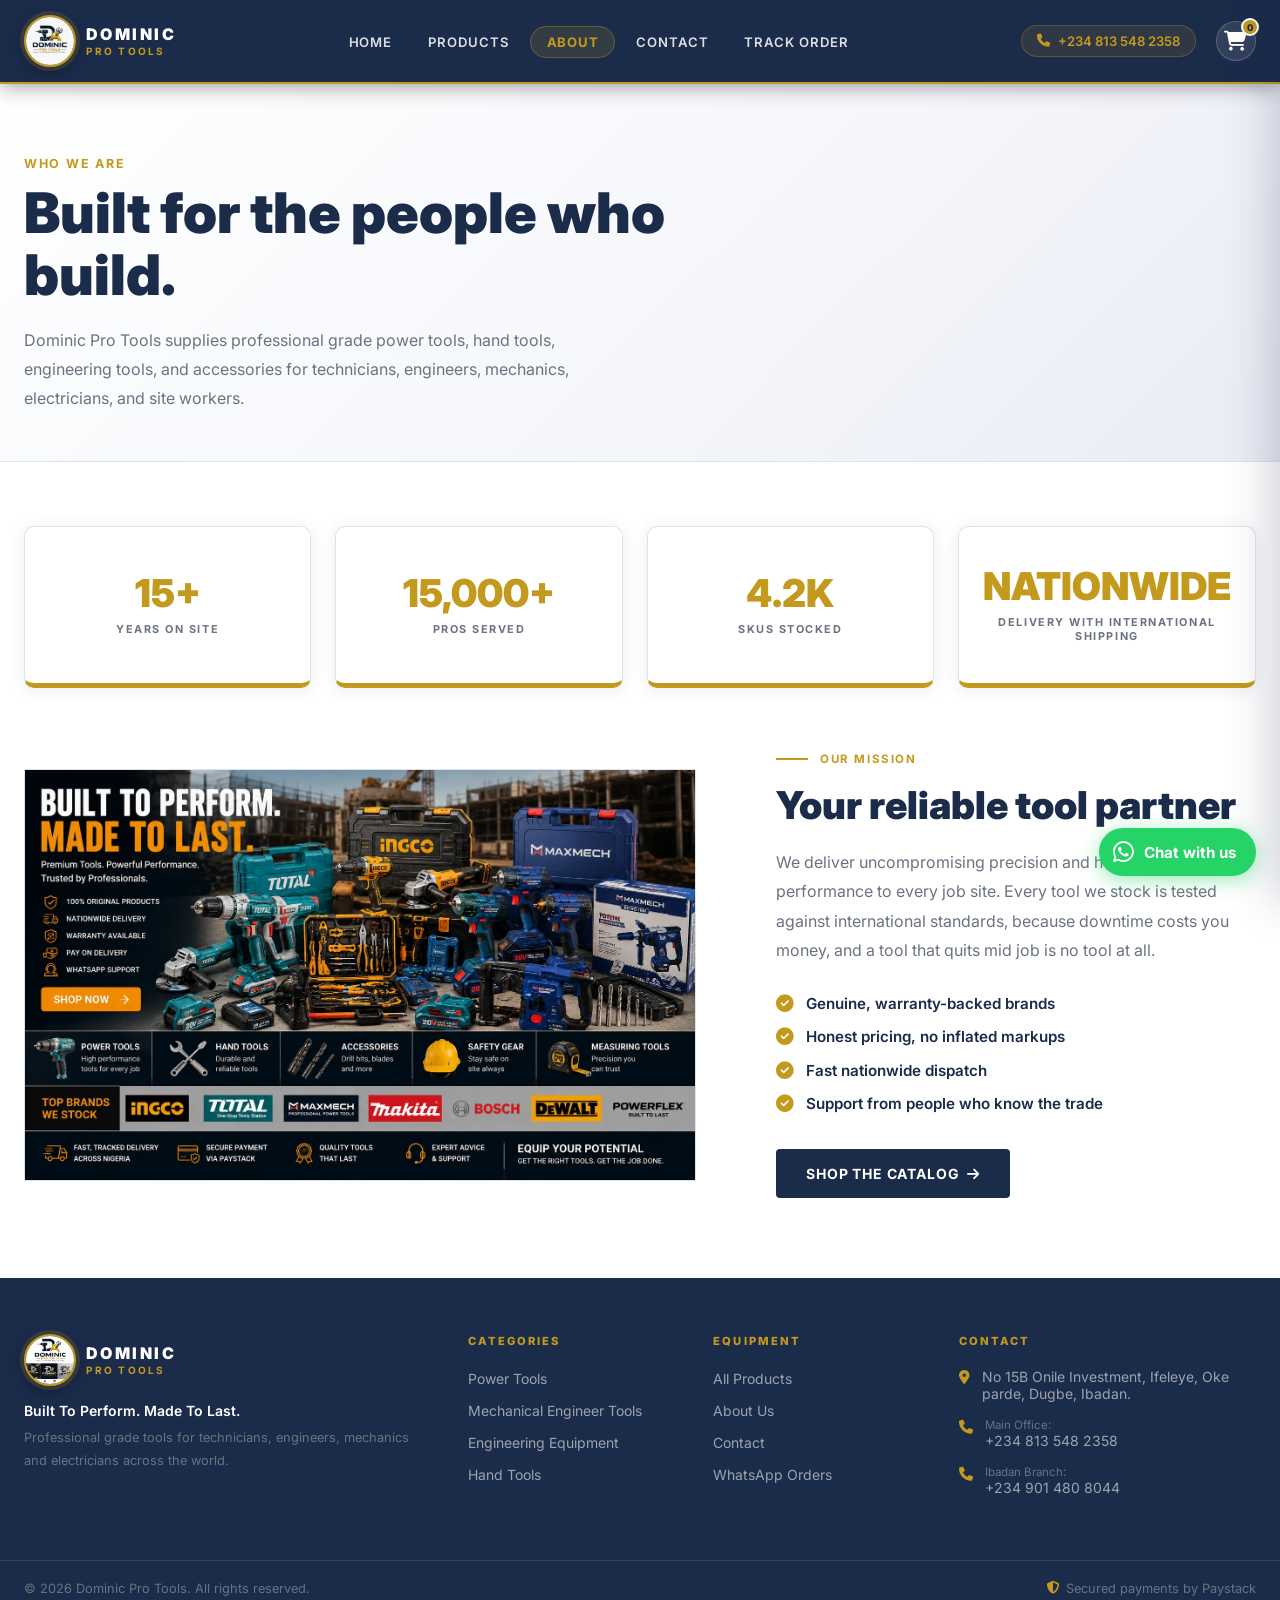
==== commit 77f74ea6: "Reorder footer contacts — Main Office above Ibadan Branch on all pages Co-Authored-By: Claude Sonnet" ====
--- a/about.html
+++ b/about.html
@@ -59,8 +59,7 @@
       <p class="about-label">WHO WE ARE</p>
       <h1 class="about-title">Built for the people who build.</h1>
       <p class="about-desc">
-        Dominic Pro Tools supplies professional grade machinery and hand tools to
-        technicians, engineers, mechanics and electricians across the world and gear chosen to survive real working conditions.
+        Dominic Pro Tools supplies professional grade power tools, hand tools, engineering tools, and accessories for technicians, engineers, mechanics, electricians, and site workers.
       </p>
     </div>
   </section>
@@ -87,7 +86,7 @@
 
         <div class="stat-box">
           <span class="stat-number">NATIONWIDE</span>
-          <span class="stat-label">DELIVERY</span>
+          <span class="stat-label">DELIVERY WITH INTERNATIONAL SHIPPING</span>
         </div>
 
       </div>
@@ -201,15 +200,15 @@
           <div class="contact-item">
             <i class="fa-solid fa-phone"></i>
             <div>
-              <span class="contact-label">Ibadan Branch:</span>
-              <a href="tel:+2348135482358">+234 901 480 8044</a>
+              <span class="contact-label">Main Office:</span>
+              <a href="tel:+2349014808044">+234 813 548 2358</a>
             </div>
           </div>
           <div class="contact-item">
             <i class="fa-solid fa-phone"></i>
             <div>
-              <span class="contact-label">Main Office:</span>
-              <a href="tel:+2349014808044">+234 813 548 2358</a>
+              <span class="contact-label">Ibadan Branch:</span>
+              <a href="tel:+2348135482358">+234 901 480 8044</a>
             </div>
           </div>
         </div>
